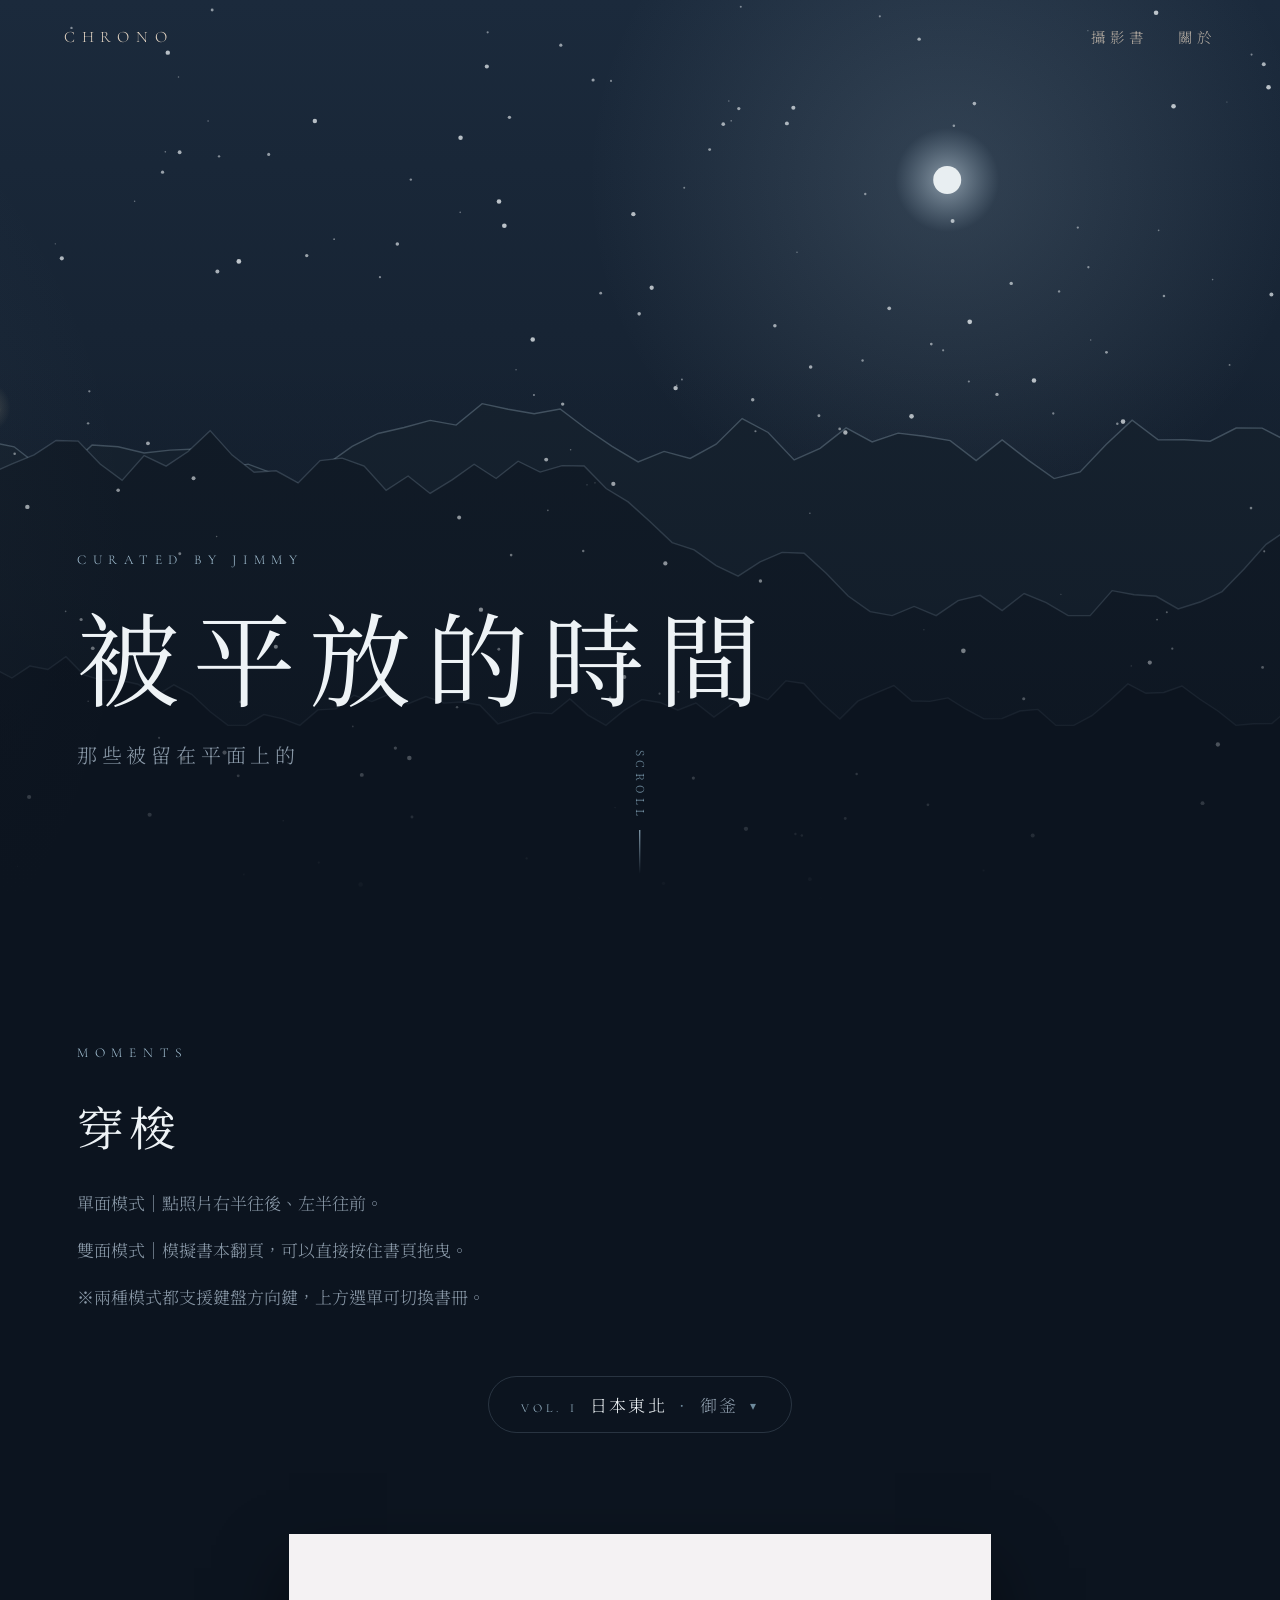
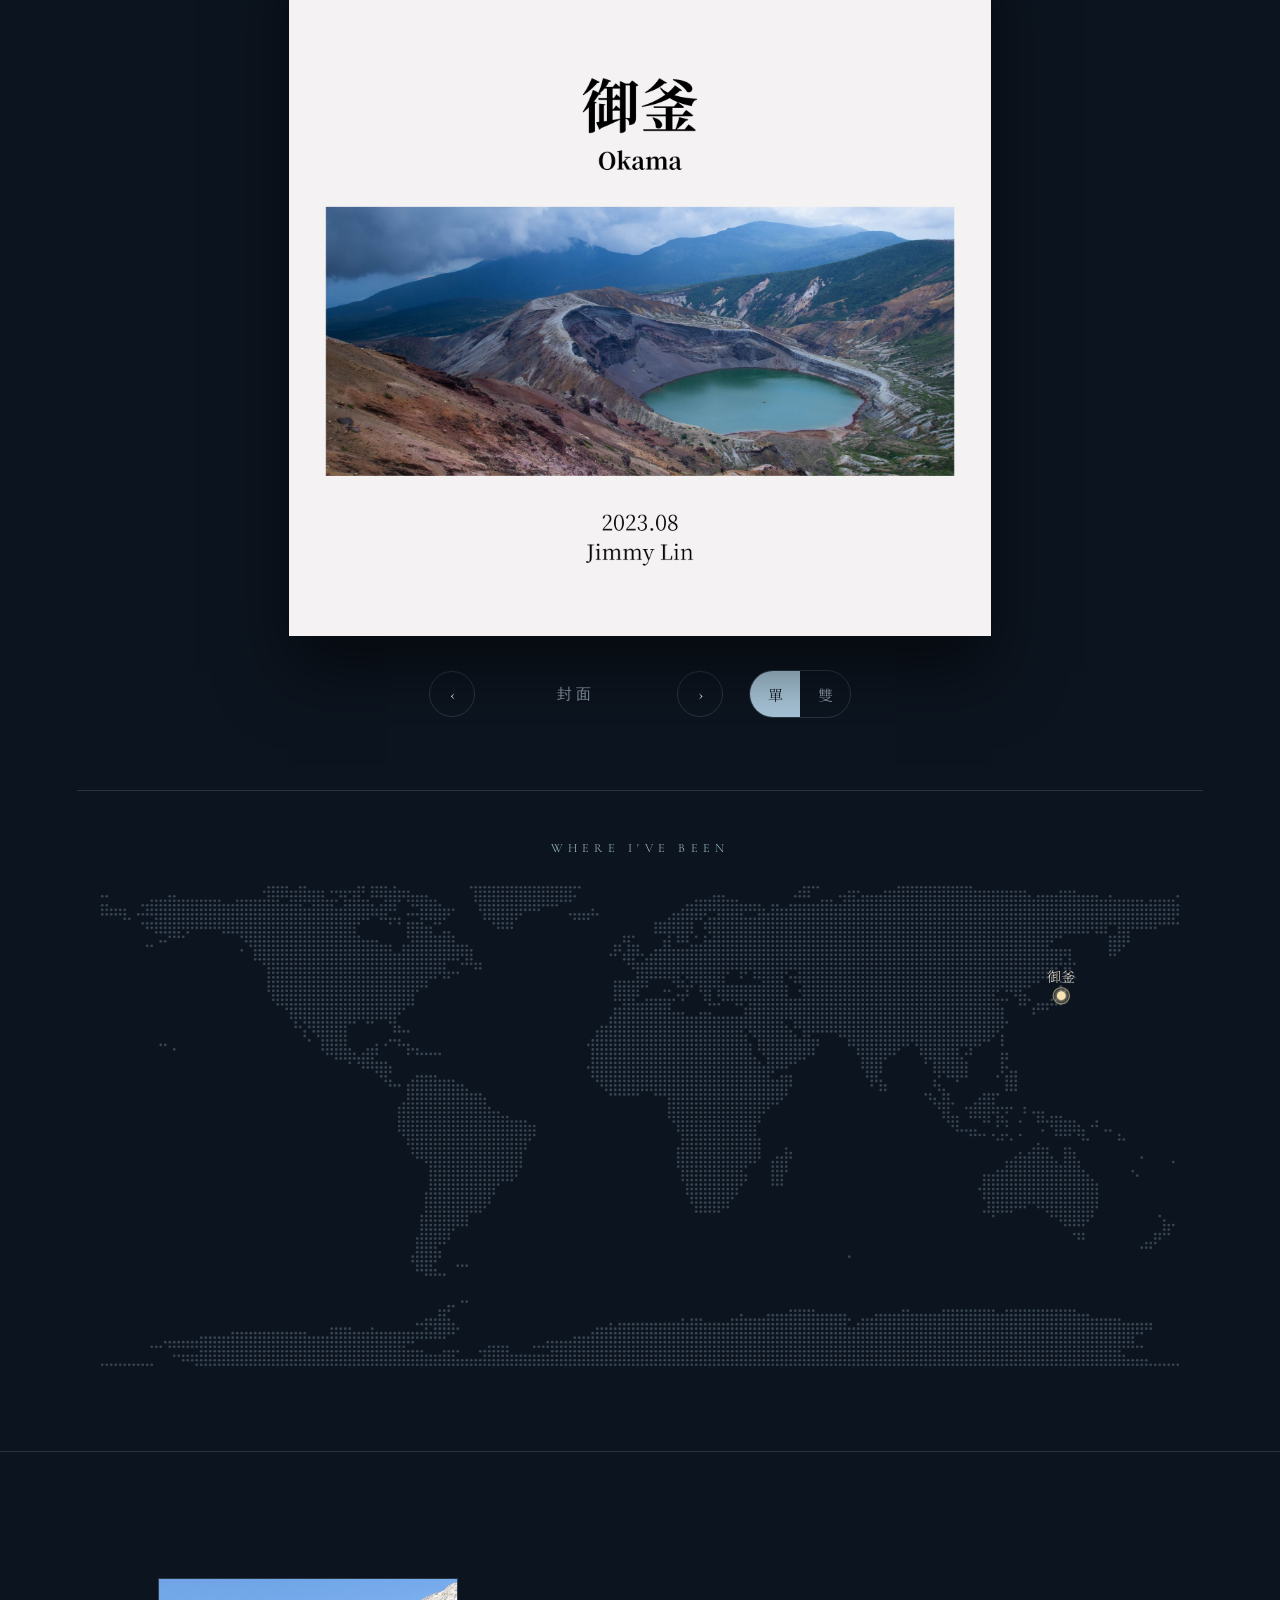
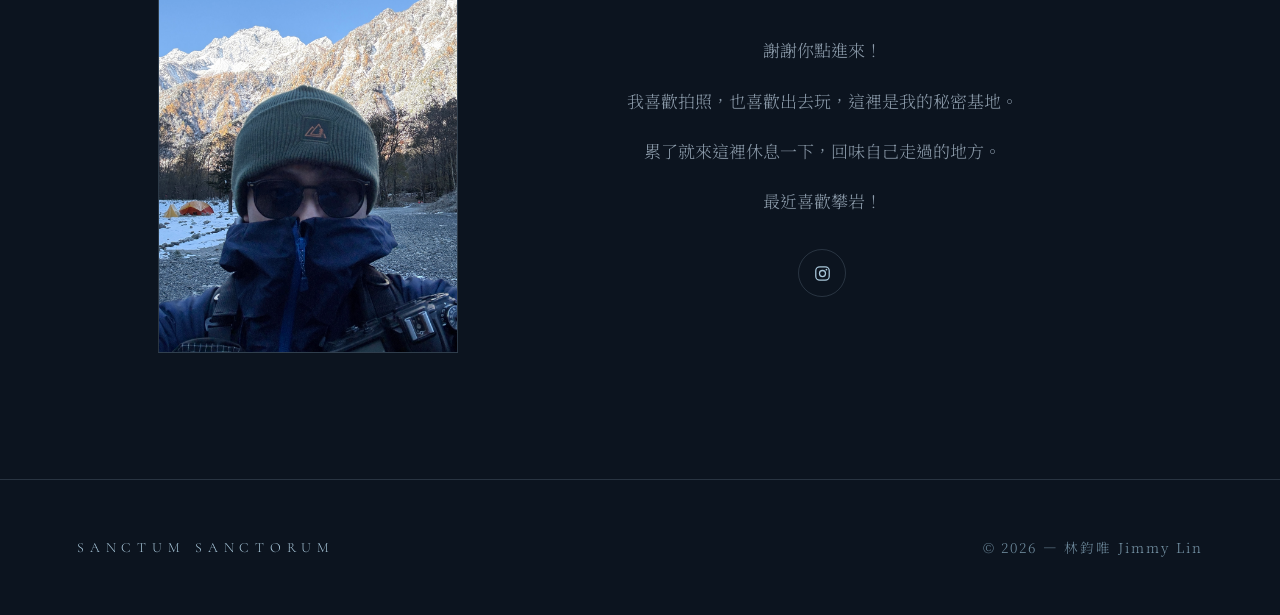
==== index.html @ 305a619e "Add files via upload first deploy" ====
<!DOCTYPE html>
<html lang="zh-Hant">

<head>
  <meta charset="UTF-8">
  <meta name="viewport" content="width=device-width, initial-scale=1.0">
  <title>攝影書 — curated by Jimmy</title>

  <!-- ============================================================
  攝影書網站模板
  ------------------------------------------------------------
  ◆ 首頁動態場景：目前是 Canvas 繪製的「雪山漫步」動畫（雪、霧、山稜、行走的人影）。
    之後要換成你的影片時：
      1. 找到下方 <section class="hero"> 裡標示【影片替換區】的註解
      2. 把 <canvas id="scene"> 註解掉，打開 <video> 那段
      3. 影片建議：5–10 秒、H.264 mp4、1080p、壓到 5MB 以內、loop + muted + autoplay + playsinline

  ◆ 電子書翻頁：
      每頁一張正方形 JPG，命名規則：cover.jpg（封面）、p01.jpg～pNN.jpg（內頁）、back.jpg（封底），
      放進資料夾後在 COLLECTIONS 設定 folder 與 count 即可，詳見翻頁書程式碼開頭的說明。
============================================================ -->

  <link rel="preconnect" href="https://fonts.googleapis.com">
  <link
    href="https://fonts.googleapis.com/css2?family=Cormorant+Garamond:ital,wght@0,400;0,500;0,600;1,400&family=Noto+Serif+TC:wght@300;400;500;600&display=swap"
    rel="stylesheet">

  <style>
    :root {
      --ink: #0C141F;
      /* 深夜藍黑 */
      --ink-2: #121D2B;
      --ice: #A9C7DA;
      /* 冰川藍 */
      --ice-dim: #6E8A9C;
      --snow: #EEF3F6;
      /* 雪白 */
      --paper: #F6F4EF;
      /* 書頁暖白 */
      --mist: #8A99A8;
      /* 霧灰 */
      --hairline: rgba(169, 199, 218, .18);
      --serif-tc: "Noto Serif TC", "PMingLiU", serif;
      --serif-en: "Cormorant Garamond", Georgia, serif;
    }

    * {
      margin: 0;
      padding: 0;
      box-sizing: border-box
    }

    img,
    video {
      -webkit-user-drag: none
    }

    html {
      scroll-behavior: smooth
    }

    body {
      background: var(--ink);
      color: var(--snow);
      font-family: var(--serif-tc);
      font-weight: 300;
      font-size: 17px;
      line-height: 1.95;
      -webkit-font-smoothing: antialiased;
    }

    ::selection {
      background: var(--ice);
      color: var(--ink)
    }

    /* ---------- 導覽列 ---------- */
    .nav {
      position: fixed;
      top: 0;
      left: 0;
      right: 0;
      z-index: 50;
      display: flex;
      justify-content: space-between;
      align-items: center;
      padding: 22px clamp(20px, 5vw, 64px);
      mix-blend-mode: difference;
    }

    .nav .brand {
      font-family: var(--serif-en);
      font-size: 16px;
      letter-spacing: .42em;
      text-transform: uppercase;
      color: #fff;
      text-decoration: none;
    }

    .nav .links {
      display: flex;
      gap: 30px
    }

    .nav .links a {
      color: #fff;
      text-decoration: none;
      font-size: 14.5px;
      letter-spacing: .28em;
      opacity: .75;
      transition: opacity .3s;
    }

    .nav .links a:hover,
    .nav .links a:focus-visible {
      opacity: 1
    }

    .nav a:focus-visible {
      outline: 1px solid var(--ice);
      outline-offset: 4px
    }

    /* ---------- 首頁 Hero ---------- */
    .hero {
      position: relative;
      height: 100vh;
      height: 100svh;
      overflow: hidden
    }

    .hero canvas,
    .hero video {
      position: absolute;
      inset: 0;
      width: 100%;
      height: 100%;
      object-fit: cover;
      display: block;
    }

    .hero .veil {
      /* 底部往上的漸層，讓文字穩定可讀 */
      position: absolute;
      inset: 0;
      background: linear-gradient(to top, var(--ink) 0%, rgba(12, 20, 31, .25) 34%, rgba(12, 20, 31, 0) 60%);
      pointer-events: none;
    }

    .hero .title-block {
      position: absolute;
      left: clamp(20px, 6vw, 80px);
      bottom: clamp(72px, 14vh, 140px);
      z-index: 3;
    }

    .hero .eyebrow {
      font-family: var(--serif-en);
      font-size: 13.5px;
      letter-spacing: .5em;
      text-transform: uppercase;
      color: var(--ice);
      margin-bottom: 18px;
    }

    .hero h1 {
      font-size: clamp(44px, 8vw, 104px);
      font-weight: 400;
      letter-spacing: .14em;
      line-height: 1.25;
    }

    .hero .sub {
      margin-top: 16px;
      font-size: clamp(16px, 1.7vw, 20px);
      letter-spacing: .24em;
      color: var(--mist);
    }

    .hero .scroll-hint {
      position: absolute;
      left: 50%;
      bottom: 26px;
      transform: translateX(-50%);
      z-index: 3;
      font-size: 11px;
      letter-spacing: .4em;
      color: var(--ice-dim);
      writing-mode: vertical-rl;
      display: flex;
      align-items: center;
      gap: 10px;
    }

    .hero .scroll-hint::after {
      content: "";
      display: block;
      width: 1px;
      height: 44px;
      background: linear-gradient(var(--ice), transparent);
      animation: drop 2.4s ease-in-out infinite;
    }

    @keyframes drop {
      0% {
        transform: scaleY(0);
        transform-origin: top
      }

      55% {
        transform: scaleY(1);
        transform-origin: top
      }

      56% {
        transform-origin: bottom
      }

      100% {
        transform: scaleY(0);
        transform-origin: bottom
      }
    }

    /* 標題進場 */
    .hero .title-block>* {
      opacity: 0;
      transform: translateY(22px);
      animation: rise 1.4s cubic-bezier(.2, .6, .2, 1) forwards
    }

    .hero .eyebrow {
      animation-delay: .5s
    }

    .hero h1 {
      animation-delay: .8s
    }

    .hero .sub {
      animation-delay: 1.15s
    }

    @keyframes rise {
      to {
        opacity: 1;
        transform: none
      }
    }

    /* ---------- 共用 section ---------- */
    .section {
      padding: clamp(90px, 14vh, 160px) clamp(20px, 6vw, 80px);
      max-width: 1280px;
      margin: 0 auto
    }

    .sec-head {
      margin-bottom: clamp(44px, 7vh, 72px)
    }

    .sec-head .eyebrow {
      font-family: var(--serif-en);
      font-size: 13.5px;
      letter-spacing: .5em;
      text-transform: uppercase;
      color: var(--ice);
      margin-bottom: 14px;
    }

    .sec-head h2 {
      font-size: clamp(31px, 3.9vw, 47px);
      font-weight: 400;
      letter-spacing: .12em
    }

    .sec-head p {
      margin-top: 14px;
      color: var(--mist);
      max-width: 580px;
      font-size: 17px
    }

    /* ---------- 翻頁書 ---------- */
    .book-stage {
      position: relative;
      padding: clamp(28px, 5vw, 56px) 0 12px;
    }

    .book-wrap {
      perspective: 2800px;
      display: flex;
      justify-content: center;
    }

    .book {
      position: relative;
      transform-style: preserve-3d;
      /* 尺寸由 JS 依視窗寬度計算（A4 直式比例） */
      filter: drop-shadow(0 40px 60px rgba(0, 0, 0, .55));
    }

    .book::before {
      /* 書脊光影 */
      content: "";
      position: absolute;
      top: 0;
      bottom: 0;
      left: 50%;
      width: 1px;
      background: rgba(0, 0, 0, .35);
      z-index: 60;
      transform: translateX(-.5px);
      pointer-events: none;
    }

    .sheet {
      position: absolute;
      top: 0;
      left: 50%;
      width: 50%;
      height: 100%;
      transform-origin: left center;
      transform-style: preserve-3d;
      transition: transform 1.1s cubic-bezier(.35, .08, .18, 1);
      cursor: pointer;
    }

    .sheet.flipped {
      transform: rotateY(-180deg)
    }

    .sheet .face {
      position: absolute;
      inset: 0;
      overflow: hidden;
      backface-visibility: hidden;
      -webkit-backface-visibility: hidden;
      background: var(--paper);
    }

    .sheet .face img,
    .sheet .face canvas,
    .sheet .face video {
      width: 100%;
      height: 100%;
      object-fit: cover;
      display: block
    }

    .sheet .face.back {
      transform: rotateY(180deg)
    }

    .sheet .face::after {
      /* 靠近書脊的內陰影，增加紙感 */
      content: "";
      position: absolute;
      inset: 0;
      pointer-events: none;
      background: linear-gradient(to right, rgba(0, 0, 0, .16), rgba(0, 0, 0, 0) 12%);
    }

    .sheet .face.back::after {
      background: linear-gradient(to left, rgba(0, 0, 0, .16), rgba(0, 0, 0, 0) 12%);
    }

    .book {
      touch-action: pan-y;
      user-select: none;
      -webkit-user-select: none
    }

    /* 翻頁時跟著角度變化的動態陰影 */
    .face .shade {
      position: absolute;
      inset: 0;
      pointer-events: none;
      opacity: 0;
      transition: opacity .5s ease;
      background: linear-gradient(to right, rgba(0, 0, 0, .55), rgba(0, 0, 0, 0) 62%);
    }

    .face.back .shade {
      background: linear-gradient(to left, rgba(0, 0, 0, .55), rgba(0, 0, 0, 0) 62%);
    }

    .sheet.flipping .shade {
      animation: shadePulse 1.1s ease
    }

    @keyframes shadePulse {
      0% {
        opacity: 0
      }

      45% {
        opacity: .5
      }

      100% {
        opacity: 0
      }
    }

    /* 書冊選單（點擊展開） */
    .book-menu {
      position: relative;
      display: flex;
      justify-content: center;
      margin-bottom: clamp(30px, 5vh, 52px);
      z-index: 30;
    }

    .menu-trigger {
      appearance: none;
      background: none;
      border: 1px solid var(--hairline);
      border-radius: 999px;
      color: var(--snow);
      font-family: var(--serif-tc);
      font-weight: 300;
      font-size: 17px;
      letter-spacing: .14em;
      padding: 15px 32px;
      display: flex;
      align-items: baseline;
      gap: 12px;
      cursor: pointer;
      transition: .3s;
    }

    .menu-trigger:hover,
    .menu-trigger:focus-visible {
      border-color: var(--ice)
    }

    .menu-trigger:focus-visible {
      outline: 1px solid var(--ice);
      outline-offset: 3px
    }

    .menu-trigger .en {
      font-family: var(--serif-en);
      font-size: 12px;
      letter-spacing: .34em;
      text-transform: uppercase;
      color: var(--ice);
    }

    .menu-trigger .sep {
      color: var(--ice-dim)
    }

    .menu-trigger .bk {
      color: var(--mist)
    }

    .menu-trigger .caret {
      color: var(--ice-dim);
      font-size: 12px;
      align-self: center;
      transition: transform .3s
    }

    .book-menu.open .menu-trigger .caret {
      transform: rotate(180deg)
    }

    .menu-panel {
      position: absolute;
      top: calc(100% + 12px);
      left: 50%;
      transform: translateX(-50%) translateY(-8px);
      width: min(92vw, 760px);
      background: #111B28;
      border: 1px solid var(--hairline);
      box-shadow: 0 30px 60px rgba(0, 0, 0, .55);
      padding: clamp(24px, 4vw, 38px);
      display: grid;
      grid-template-columns: repeat(auto-fit, minmax(200px, 1fr));
      gap: 30px;
      opacity: 0;
      visibility: hidden;
      transition: .35s cubic-bezier(.2, .6, .2, 1);
    }

    .book-menu.open .menu-panel {
      opacity: 1;
      visibility: visible;
      transform: translateX(-50%) translateY(0)
    }

    .menu-col-title {
      display: flex;
      align-items: baseline;
      gap: 10px;
      padding-bottom: 12px;
      margin-bottom: 12px;
      border-bottom: 1px solid var(--hairline);
      font-size: 16px;
      letter-spacing: .18em;
      color: var(--snow);
    }

    .menu-col-title .en {
      font-family: var(--serif-en);
      font-size: 11px;
      letter-spacing: .34em;
      text-transform: uppercase;
      color: var(--ice);
    }

    .menu-books {
      display: flex;
      flex-direction: column;
      align-items: flex-start;
      gap: 2px
    }

    .menu-books button {
      appearance: none;
      background: none;
      border: none;
      color: var(--mist);
      cursor: pointer;
      font-family: var(--serif-tc);
      font-weight: 300;
      font-size: 15.5px;
      letter-spacing: .16em;
      padding: 8px 0;
      transition: .25s;
    }

    .menu-books button:hover,
    .menu-books button:focus-visible {
      color: var(--snow)
    }

    .menu-books button.active {
      color: var(--ice)
    }

    .menu-books button.active::before {
      content: "— ";
      color: var(--ice-dim)
    }

    /* 單面檢視：一次一張大圖或影片（尺寸與比例由 JS 依每本書的 ratio 計算） */
    .single-view {
      display: none;
      justify-content: center
    }

    .book-stage.single .book-wrap {
      display: none
    }

    .book-stage.single .single-view {
      display: flex
    }

    .single-media {
      max-width: 92vw;
      position: relative;
      background: var(--paper);
      box-shadow: 0 34px 64px rgba(0, 0, 0, .5);
      cursor: pointer;
      user-select: none;
      -webkit-user-select: none;
    }

    .single-media img,
    .single-media video {
      width: 100%;
      height: 100%;
      object-fit: cover;
      display: block;
      animation: pageIn .4s ease;
    }

    @keyframes pageIn {
      from {
        opacity: .4
      }

      to {
        opacity: 1
      }
    }

    /* 光箱：放大檢視 */
    .lightbox {
      position: fixed;
      inset: 0;
      z-index: 100;
      background: rgba(6, 10, 16, .95);
      display: grid;
      place-items: center;
    }

    .lightbox[hidden] {
      display: none
    }

    .lb-media {
      overflow: hidden;
      display: grid;
      place-items: center;
      max-width: 96vw;
      max-height: 92vh
    }

    .lb-media img,
    .lb-media video {
      max-width: 94vw;
      max-height: 88vh;
      display: block;
      transition: transform .5s cubic-bezier(.2, .6, .2, 1);
      cursor: zoom-in;
      user-select: none;
      -webkit-user-select: none;
    }

    .lb-media img.zoomed,
    .lb-media video.zoomed {
      transform: scale(2.4);
      cursor: zoom-out
    }

    .lb-close {
      position: absolute;
      top: 22px;
      right: 26px;
      z-index: 2;
      appearance: none;
      background: none;
      border: 1px solid var(--hairline);
      color: var(--snow);
      width: 46px;
      height: 46px;
      border-radius: 50%;
      font-size: 20px;
      cursor: pointer;
      transition: .3s;
      display: grid;
      place-items: center;
    }

    .lb-close:hover {
      border-color: var(--ice);
      color: var(--ice)
    }

    .lb-hint {
      position: absolute;
      bottom: 22px;
      left: 50%;
      transform: translateX(-50%);
      font-size: 13px;
      letter-spacing: .24em;
      color: var(--ice-dim);
      white-space: nowrap;
    }

    /* 單／雙切換 */
    .mode-toggle {
      display: inline-flex;
      border: 1px solid var(--hairline);
      border-radius: 999px;
      overflow: hidden;
    }

    .mode-toggle button {
      appearance: none;
      background: none;
      border: none;
      color: var(--mist);
      font-family: var(--serif-tc);
      font-weight: 300;
      font-size: 15px;
      width: 50px;
      height: 46px;
      display: grid;
      place-items: center;
      cursor: pointer;
      transition: .3s;
      line-height: 1;
    }

    .mode-toggle button:hover {
      color: var(--snow)
    }

    .mode-toggle button.active {
      background: var(--ice);
      color: var(--ink)
    }

    .mode-toggle button:focus-visible {
      outline: 1px solid var(--ice);
      outline-offset: -3px
    }


    /* 足跡世界地圖 */
    #book.section {
      padding-bottom: clamp(56px, 8vh, 96px)
    }

    .map-block {
      margin-top: clamp(48px, 8vh, 84px);
      border-top: 1px solid var(--hairline);
      padding-top: clamp(30px, 5vh, 48px);
    }

    .map-block .map-title {
      display: flex;
      align-items: baseline;
      gap: 16px;
      justify-content: center;
      margin-bottom: 24px;
      color: var(--mist);
      font-size: 16px;
      letter-spacing: .26em;
    }

    .map-block .map-title .en {
      font-family: var(--serif-en);
      font-size: 12.5px;
      letter-spacing: .42em;
      text-transform: uppercase;
      color: var(--ice);
    }

    #worldMap {
      display: block;
      width: 100%;
      max-width: 1080px;
      margin: 0 auto
    }

    /* 控制列 */
    .book-controls {
      display: flex;
      justify-content: center;
      align-items: center;
      gap: 26px;
      margin-top: 34px;
    }

    .book-controls>button {
      appearance: none;
      background: none;
      border: 1px solid var(--hairline);
      color: var(--snow);
      width: 46px;
      height: 46px;
      border-radius: 50%;
      font-size: 18px;
      cursor: pointer;
      transition: .3s;
      display: grid;
      place-items: center;
      font-family: var(--serif-en);
    }

    .book-controls>button:hover,
    .book-controls>button:focus-visible {
      border-color: var(--ice);
      color: var(--ice);
    }

    .book-controls>button:focus-visible {
      outline: 1px solid var(--ice);
      outline-offset: 3px
    }

    .book-controls>button.active {
      background: var(--ice);
      color: var(--ink);
      border-color: var(--ice)
    }

    .book-controls .indicator {
      font-family: var(--serif-en);
      font-size: 15px;
      letter-spacing: .3em;
      color: var(--mist);
      min-width: 150px;
      text-align: center;
    }



    /* ---------- 關於 ---------- */
    .about {
      border-top: 1px solid var(--hairline)
    }

    .about-inner {
      display: grid;
      grid-template-columns: minmax(200px, 300px) minmax(0, 600px);
      gap: clamp(30px, 5vw, 70px);
      align-items: center;
      justify-content: center;
      max-width: 1000px;
      margin: 0 auto;
    }

    .about-text {
      text-align: center
    }

    .about-text p {
      color: var(--mist);
      font-size: 17px;
      max-width: 50ch;
      margin: 0 auto
    }

    .about-text p+p {
      margin-top: 1em
    }

    .contact-row {
      display: flex;
      gap: 18px;
      justify-content: center;
      margin-top: 32px
    }

    .icon-btn {
      width: 48px;
      height: 48px;
      border-radius: 50%;
      border: 1px solid var(--hairline);
      color: var(--ice);
      display: grid;
      place-items: center;
      transition: .3s;
    }

    .icon-btn:hover,
    .icon-btn:focus-visible {
      border-color: var(--ice);
      background: rgba(169, 199, 218, .08);
      transform: translateY(-2px);
    }

    .icon-btn:focus-visible {
      outline: 1px solid var(--ice);
      outline-offset: 3px
    }

    .icon-btn svg {
      width: 19px;
      height: 19px;
      stroke: currentColor;
      fill: none;
      stroke-width: 1.6;
      stroke-linecap: round;
      stroke-linejoin: round
    }

    @media (max-width:760px) {
      .about-inner {
        grid-template-columns: 1fr
      }

      .about-photo {
        max-width: 280px;
        margin: 0 auto
      }
    }

    .about-photo {
      position: relative;
      aspect-ratio: 4/5;
      margin: 0;
      background: linear-gradient(160deg, #16222F, #0C141F);
      border: 1px solid var(--hairline);
      overflow: hidden;
    }

    .about-photo img {
      position: relative;
      z-index: 2;
      width: 100%;
      height: 100%;
      object-fit: cover;
      display: block;
    }

    .about-photo .ph {
      position: absolute;
      inset: 0;
      display: grid;
      place-items: center;
      text-align: center;
      color: var(--ice-dim);
      font-size: 13px;
      letter-spacing: .3em;
      line-height: 2.6;
    }


    /* ---------- Footer ---------- */
    footer {
      border-top: 1px solid var(--hairline);
      padding: 54px clamp(20px, 6vw, 80px);
      display: flex;
      flex-wrap: wrap;
      gap: 20px;
      justify-content: space-between;
      align-items: center;
    }

    footer .brand {
      font-family: var(--serif-en);
      letter-spacing: .42em;
      font-size: 14px;
      text-transform: uppercase;
      color: var(--ice)
    }

    footer .fine {
      font-size: 13.5px;
      color: var(--ice-dim);
      letter-spacing: .16em
    }

    @media (prefers-reduced-motion:reduce) {
      * {
        animation: none !important;
        transition: none !important
      }
    }

    @media (max-width:640px) {
      .nav .links {
        display: none
      }
    }
  </style>
</head>

<body>

  <nav class="nav">
    <a class="brand" href="#top">Chrono</a>
    <div class="links">
      <a href="#book">攝影書</a>
      <a href="#about">關於</a>
    </div>
  </nav>

  <!-- ============ 首頁：雪山漫步 ============ -->
  <section class="hero" id="top">

    <canvas id="scene" aria-label="雪山中行走的動態場景"></canvas>

    <!-- 【影片替換區】之後換成你的影片時，把上面的 canvas 註解掉，打開下面這段：
  <video autoplay muted loop playsinline poster="cover.jpg">
    <source src="your-video.mp4" type="video/mp4">
  </video>
  -->

    <div class="veil"></div>

    <div class="title-block">
      <p class="eyebrow">Curated by Jimmy</p>
      <h1>被平放的時間</h1>
      <p class="sub">那些被留在平面上的</p>
    </div>

    <div class="scroll-hint">SCROLL</div>
  </section>

  <!-- ============ 翻頁攝影書 ============ -->
  <section class="section" id="book">
    <div class="sec-head">
      <p class="eyebrow">Moments</p>
      <h2>穿梭</h2>
      <p>單面模式｜點照片右半往後、左半往前。</p>
      <p>雙面模式｜模擬書本翻頁，可以直接按住書頁拖曳。</p>
      <p>※兩種模式都支援鍵盤方向鍵，上方選單可切換書冊。</p>
    </div>

    <div class="book-menu" id="bookMenu">
      <button class="menu-trigger" id="menuTrigger" aria-haspopup="true" aria-expanded="false"></button>
      <div class="menu-panel" id="menuPanel" role="menu"></div>
    </div>

    <div class="book-stage" id="bookStage">
      <div class="book-wrap">
        <div class="book" id="bookEl" aria-label="可翻頁的攝影書"></div>
      </div>

      <div class="single-view" id="singleView">
        <div class="single-media" id="singleMedia"></div>
      </div>

      <div class="book-controls">
        <button id="prevBtn" aria-label="上一頁">‹</button>
        <span class="indicator" id="pageIndicator">封面</span>
        <button id="nextBtn" aria-label="下一頁">›</button>
        <div class="mode-toggle" role="group" aria-label="檢視模式">
          <button id="modeSingle" class="active" aria-label="單面檢視">單</button>
          <button id="modeDouble" aria-label="雙面檢視">雙</button>
        </div>
      </div>

      <div class="map-block" id="mapBlock">
        <p class="map-title"><span class="en">Where I've Been</span></p>
        <canvas id="worldMap" aria-label="這本書拍攝地點的世界地圖"></canvas>
      </div>

    </div>
  </section>


  <!-- ============ 關於 ============ -->
  <section class="section about" id="about">
    <div class="about-inner">
      <figure class="about-photo">
        <!-- 換成你的照片：把下一行 src 改成你的檔名（建議直式 4:5 構圖）。
           照片成功載入後，佔位文字會自動被蓋掉；找不到檔案時則顯示佔位。 -->
        <img src="profile.jpg" alt="關於我" onerror="this.style.display='none'">
        <figcaption class="ph">你的照片<br>images/about.jpg</figcaption>
      </figure>
      <div class="about-text">
        <p>謝謝你點進來！</p>
        <p>我喜歡拍照，也喜歡出去玩，這裡是我的秘密基地。</p>
        <p>累了就來這裡休息一下，回味自己走過的地方。</p>
        <p>最近喜歡攀岩！</p>
        <div class="contact-row">
          <!-- 把 href 換成你自己的連結 -->
          <a class="icon-btn" href="https://www.instagram.com/chun_wei_0105/" target="_blank" rel="noopener"
            aria-label="Instagram" title="Instagram">
            <svg viewBox="0 0 24 24">
              <rect x="3.5" y="3.5" width="17" height="17" rx="5" />
              <circle cx="12" cy="12" r="3.8" />
              <circle cx="17" cy="7" r="1.1" fill="currentColor" stroke="none" />
            </svg>
          </a>
        </div>
      </div>
    </div>
  </section>

  <!-- 光箱：單面模式快速點兩下開啟，點照片可放大細節 -->
  <div class="lightbox" id="lightbox" hidden>
    <button class="lb-close" id="lbClose" aria-label="關閉">×</button>
    <div class="lb-media" id="lbMedia"></div>
    <p class="lb-hint">點照片可放大細節・點空白處或按 Esc 關閉</p>
  </div>

  <footer>
    <span class="brand">Sanctum Sanctorum</span>
    <span class="fine">© 2026 — 林鈞唯 Jimmy Lin</span>
  </footer>

  <script>
    /* ==========================================================
       一、首頁「雪山漫步」動態場景（Canvas）
       ========================================================== */
    (function () {
      const cv = document.getElementById('scene');
      if (!cv) return;
      const ctx = cv.getContext('2d');
      const reduced = matchMedia('(prefers-reduced-motion: reduce)').matches;
      let W, H, DPR, ridges = [], flakes = [], frontRidge = [];
      let pTX = 0, pTY = 0, pX = 0, pY = 0;   /* 滑鼠視差（平滑跟隨） */
      addEventListener('pointermove', e => {
        pTX = e.clientX / innerWidth - 0.5;
        pTY = e.clientY / innerHeight - 0.5;
      });

      // 可重現的偽隨機（讓山形固定）
      function mulberry32(a) { return function () { a |= 0; a = a + 0x6D2B79F5 | 0; let t = Math.imul(a ^ a >>> 15, 1 | a); t = t + Math.imul(t ^ t >>> 7, 61 | t) ^ t; return ((t ^ t >>> 14) >>> 0) / 4294967296 } }

      function makeRidge(seed, baseY, amp, step) {
        const rnd = mulberry32(seed);
        const pts = []; let y = baseY + (rnd() - 0.5) * amp;
        for (let x = -40; x <= W + 40; x += step) {
          y += (rnd() - 0.5) * amp * 0.4;
          y = Math.min(Math.max(y, baseY - amp), baseY + amp * 0.6);
          pts.push({ x, y });
        }
        return pts;
      }

      function resize() {
        DPR = Math.min(devicePixelRatio || 1, 2);
        W = cv.clientWidth; H = cv.clientHeight;
        cv.width = W * DPR; cv.height = H * DPR;
        ctx.setTransform(DPR, 0, 0, DPR, 0, 0);

        ridges = [
          { pts: makeRidge(11, H * 0.48, H * 0.16, 26), color: '#16222F', drift: 4 },
          { pts: makeRidge(23, H * 0.60, H * 0.14, 22), color: '#111B27', drift: 9 },
          { pts: makeRidge(37, H * 0.74, H * 0.11, 18), color: '#0C141F', drift: 16 },
        ];
        frontRidge = ridges[0].pts;   /* 登山者走在最上方的稜線，剪影襯著天空更明顯 */

        flakes = Array.from({ length: Math.min(180, W / 6) }, () => ({
          x: Math.random() * W, y: Math.random() * H,
          r: 0.6 + Math.random() * 1.8, s: 0.35 + Math.random() * 0.9,
          p: Math.random() * Math.PI * 2
        }));
      }

      function ridgeY(x) {
        const pts = frontRidge;
        for (let i = 1; i < pts.length; i++) {
          if (x <= pts[i].x) {
            const a = pts[i - 1], b = pts[i], t = (x - a.x) / (b.x - a.x);
            return a.y + (b.y - a.y) * t;
          }
        }
        return pts[pts.length - 1].y;
      }

      // 行走的人影
      let hikerX = -60;
      function drawHiker(t) {
        hikerX += 0.175;   /* 步速：原本 0.22 */
        if (hikerX > W + 80) hikerX = -80;
        const gy = ridgeY(hikerX) - 1;
        const s = 1.3;                            // 比例（調大剪影更明顯）
        const bob = Math.sin(t * 0.006) * 0.8;        // 步伐起伏
        const leg = Math.sin(t * 0.006);            // 腿部擺動
        ctx.save();
        ctx.translate(hikerX, gy + bob);

        // 頭燈光暈（與地圖定位點同色的暖金黃，帶一點自然閃爍）
        const flick = 0.85 + Math.sin(t * 0.013) * 0.1 + Math.sin(t * 0.037) * 0.05;
        const hx = 3.4 * s, hy = -24 * s;                      // 燈的位置（額頭）
        const glow = ctx.createRadialGradient(hx + 4 * s, hy + 1.5 * s, 0, hx + 4 * s, hy + 1.5 * s, 20 * s);
        glow.addColorStop(0, 'rgba(246,228,178,' + (0.5 * flick).toFixed(3) + ')');
        glow.addColorStop(0.35, 'rgba(246,228,178,' + (0.16 * flick).toFixed(3) + ')');
        glow.addColorStop(1, 'rgba(246,228,178,0)');
        ctx.fillStyle = glow;
        ctx.beginPath(); ctx.arc(hx + 4 * s, hy + 1.5 * s, 20 * s, 0, 7); ctx.fill();
        // 往前下方照的光束
        const beam = ctx.createLinearGradient(hx, hy, hx + 16 * s, hy + 7 * s);
        beam.addColorStop(0, 'rgba(246,228,178,' + (0.32 * flick).toFixed(3) + ')');
        beam.addColorStop(1, 'rgba(246,228,178,0)');
        ctx.fillStyle = beam;
        ctx.beginPath();
        ctx.moveTo(hx, hy);
        ctx.lineTo(hx + 17 * s, hy + 2.5 * s);
        ctx.lineTo(hx + 14 * s, hy + 11 * s);
        ctx.closePath(); ctx.fill();

        ctx.strokeStyle = '#05090F';
        ctx.fillStyle = '#05090F';
        ctx.lineWidth = 2.4 * s; ctx.lineCap = 'round';
        // 腿
        ctx.beginPath();
        ctx.moveTo(0, -10 * s); ctx.lineTo(4 * leg * s, 0);
        ctx.moveTo(0, -10 * s); ctx.lineTo(-4 * leg * s, 0);
        ctx.stroke();
        // 身體（微前傾）
        ctx.beginPath(); ctx.moveTo(0, -10 * s); ctx.lineTo(1.6 * s, -21 * s); ctx.stroke();
        // 背包（大容量登山包＋頂袋）
        ctx.beginPath(); ctx.ellipse(-2.4 * s, -16.5 * s, 4.4 * s, 6.4 * s, 0.22, 0, 7); ctx.fill();
        ctx.beginPath(); ctx.ellipse(-2.8 * s, -22.6 * s, 2.4 * s, 1.9 * s, 0.25, 0, 7); ctx.fill();
        // 頭
        ctx.beginPath(); ctx.arc(2.2 * s, -24 * s, 2.6 * s, 0, 7); ctx.fill();
        // 頭燈本體亮點
        ctx.beginPath(); ctx.arc(hx, hy, 1.2 * s, 0, 7);
        ctx.fillStyle = '#F6E4B2'; ctx.fill();
        ctx.fillStyle = '#05090F';
        // 登山杖
        ctx.lineWidth = 1.2 * s;
        ctx.beginPath(); ctx.moveTo(2 * s, -14 * s); ctx.lineTo(8 * s + 3 * leg * s, 0); ctx.stroke();
        ctx.restore();
      }

      function drawRidgeLayer(r, i, t) {
        const dx = reduced ? 0 : Math.sin(t * 0.00005 * (i + 1)) * r.drift + pX * (3 + i * 6);
        const dy = reduced ? 0 : pY * (1.5 + i * 3);
        ctx.save(); ctx.translate(dx, dy);
        ctx.beginPath();
        ctx.moveTo(r.pts[0].x, r.pts[0].y);
        r.pts.forEach(p => ctx.lineTo(p.x, p.y));
        ctx.lineTo(W + 60, H); ctx.lineTo(-60, H); ctx.closePath();
        ctx.fillStyle = r.color; ctx.fill();
        // 稜線上的雪光
        ctx.beginPath();
        ctx.moveTo(r.pts[0].x, r.pts[0].y);
        r.pts.forEach(p => ctx.lineTo(p.x, p.y));
        ctx.strokeStyle = `rgba(190,214,229,${0.28 - i * 0.07})`;
        ctx.lineWidth = 1.4; ctx.stroke();
        ctx.restore();
      }

      function draw(t) {
        // 天空
        const sky = ctx.createLinearGradient(0, 0, 0, H);
        sky.addColorStop(0, '#1B2A3C');
        sky.addColorStop(0.55, '#152130');
        sky.addColorStop(1, '#0C141F');
        ctx.fillStyle = sky; ctx.fillRect(0, 0, W, H);

        if (!reduced) { pX += (pTX - pX) * 0.05; pY += (pTY - pY) * 0.05; }

        // 月暈（遠景：與滑鼠反向微移，強化空間深度）
        ctx.save(); ctx.translate(-pX * 5, -pY * 3);
        const mg = ctx.createRadialGradient(W * 0.74, H * 0.2, 10, W * 0.74, H * 0.2, H * 0.4);
        mg.addColorStop(0, 'rgba(210,228,240,.5)');
        mg.addColorStop(0.12, 'rgba(180,205,222,.14)');
        mg.addColorStop(1, 'rgba(180,205,222,0)');
        ctx.fillStyle = mg; ctx.fillRect(-20, -20, W + 40, H + 40);
        ctx.beginPath(); ctx.arc(W * 0.74, H * 0.2, 14, 0, 7);
        ctx.fillStyle = 'rgba(238,243,246,.95)'; ctx.fill();
        ctx.restore();

        // 依遠近順序繪製：最遠稜線 → 行走的人影 → 較近的稜線
        // 這樣人被前面的稜線擋住時是自然的「走到山後面」，而不是浮在山的前面
        drawRidgeLayer(ridges[0], 0, t);
        const dx0 = reduced ? 0 : Math.sin(t * 0.00005) * ridges[0].drift + pX * 3;
        ctx.save(); ctx.translate(dx0, reduced ? 0 : pY * 1.5);
        drawHiker(reduced ? 0 : t);
        ctx.restore();
        drawRidgeLayer(ridges[1], 1, t);
        drawRidgeLayer(ridges[2], 2, t);

        // 霧帶
        const fx = reduced ? 0 : (t * 0.012) % (W * 2) - W;
        const fog = ctx.createRadialGradient(fx + W * 0.5, H * 0.62, 20, fx + W * 0.5, H * 0.62, W * 0.5);
        fog.addColorStop(0, 'rgba(150,175,195,.10)');
        fog.addColorStop(1, 'rgba(150,175,195,0)');
        ctx.fillStyle = fog; ctx.fillRect(0, 0, W, H);

        // 雪
        ctx.fillStyle = 'rgba(238,243,246,.85)';
        flakes.forEach(f => {
          if (!reduced) {
            f.y += f.s; f.x += Math.sin(t * 0.001 + f.p) * 0.3;
            if (f.y > H + 4) { f.y = -4; f.x = Math.random() * W }
          }
          ctx.globalAlpha = 0.25 + f.r * 0.28;
          ctx.beginPath(); ctx.arc(f.x, f.y, f.r, 0, 7); ctx.fill();
        });
        ctx.globalAlpha = 1;
      }

      function loop(t) { draw(t); if (!reduced) requestAnimationFrame(loop); }
      addEventListener('resize', resize);
      resize(); requestAnimationFrame(loop);
    })();

    /* ==========================================================
       網站圖示（favicon）：用 Canvas 即時繪製，不需要準備圖檔
       想改成固定檔案：在瀏覽器開發者工具把 dataURL 存成 favicon.png，
       再改用 <link rel="icon" href="favicon.png"> 即可
       ========================================================== */
    (function () {
      const c = document.createElement('canvas');
      c.width = c.height = 64;
      const g = c.getContext('2d');
      // 夜空底色（圓角方形）
      g.beginPath();
      g.roundRect ? g.roundRect(0, 0, 64, 64, 14) : g.rect(0, 0, 64, 64);
      const sky = g.createLinearGradient(0, 0, 0, 64);
      sky.addColorStop(0, '#1B2A3C'); sky.addColorStop(1, '#0C141F');
      g.fillStyle = sky; g.fill();
      g.save(); g.clip();
      // 月亮
      g.beginPath(); g.arc(46, 17, 6.5, 0, 7);
      g.fillStyle = '#EEF3F6'; g.fill();
      // 遠山
      g.beginPath();
      g.moveTo(-6, 46); g.lineTo(16, 24); g.lineTo(30, 40); g.lineTo(44, 28); g.lineTo(70, 52);
      g.lineTo(70, 70); g.lineTo(-6, 70); g.closePath();
      g.fillStyle = '#24364A'; g.fill();
      // 近山＋稜線雪光
      g.beginPath();
      g.moveTo(-6, 58); g.lineTo(22, 36); g.lineTo(40, 52); g.lineTo(54, 42); g.lineTo(70, 58);
      g.lineTo(70, 70); g.lineTo(-6, 70); g.closePath();
      g.fillStyle = '#131E2C'; g.fill();
      g.beginPath();
      g.moveTo(-6, 58); g.lineTo(22, 36); g.lineTo(40, 52); g.lineTo(54, 42); g.lineTo(70, 58);
      g.strokeStyle = 'rgba(190,214,229,.75)'; g.lineWidth = 2; g.stroke();
      g.restore();
      const link = document.createElement('link');
      link.rel = 'icon'; link.type = 'image/png';
      link.href = c.toDataURL('image/png');
      document.head.appendChild(link);
    })();

    /* ==========================================================
       二、翻頁攝影書（主題／書本兩層・單雙面・拖曳翻頁・足跡地圖）
       ----------------------------------------------------------
       ◆ 結構：COLLECTIONS（主題，例如 Vol. I）→ 每個主題底下有多本 books
       ◆ 每本書的設定：
           title  : 書名
           folder : 圖片資料夾，例如 'books/vol1/snow-trek'
           count  : 「內頁」張數（不含封面封底）
           ratio  : 頁面比例＝高÷寬，每本書可以不同
                    （1＝正方形、1.414＝A4 直式、0.75＝4:3 橫式、1.25＝4:5 直式）
           places : 這本書的拍攝地點，會標在下方的足跡世界地圖上
                    [{name:'雪山主峰', lat:24.39, lng:121.23, page:3}, ...]
                    page 為選填：該地點對應的內頁編號，設定後點地圖光點會直接跳到那一頁
       ◆ 圖片命名（每頁一張 JPG）：
           cover.jpg（封面）、p01.jpg～pNN.jpg（內頁，兩位數）、back.jpg（封底）
           → folder + count 設定好就會自動載入
       ◆ 也可手動列出：pages:['xx/cover.jpg','xx/p01.jpg',...,'xx/back.jpg']
       ◆ 書裡可以放短影片：pages 中直接混入 .mp4 檔即可，會自動靜音循環播放，
         例如 pages:['xx/cover.jpg','xx/p01.jpg','xx/p02.mp4','xx/p03.jpg',...]
         （含影片的書請用手動 pages 列法；影片建議 5–10 秒、壓在 5MB 內）
       ◆ 新增主題或書：在 COLLECTIONS 照格式複製一筆即可，選單自動出現
       ◆ folder / pages 皆為空時顯示示範內頁；內頁建議偶數張，雙面跨頁才完整
       ◆ 每本書有獨立網址：#book1-1（第 1 個主題的第 1 本）、#book2-1…
       ========================================================== */
    const COLLECTIONS = [
      {
        en: 'Vol. I', title: '日本東北', books: [
          {
            title: '御釜', folder: 'vol1_okama', count: 14, ratio: 1, pages: [],
            tint: ['#16222F', '#0C141F', 'rgba(169,199,218,.24)'],
            places: [
              { name: '御釜', lat: 38.14, lng: 140.44, page: 1 },
            ]
          },
        ]
      },
      {
        en: 'Vol. II', title: 'The Last Summer', books: [
          {
            title: '瑞士策馬特', folder: '', count: 0, ratio: 1, pages: ['vol2_zermatt/cover.jpg', 'vol2_zermatt/p01.jpg', 'vol2_zermatt/p02.jpg', 'vol2_zermatt/p03.jpg', 'vol2_zermatt/p04.mp4', 'vol2_zermatt/p05.mp4', 'vol2_zermatt/p06.jpg', 'vol2_zermatt/back.jpg'],
            tint: ['#1B2620', '#0E1512', 'rgba(168,196,178,.24)'],
            places: [
              { name: 'Zermatt', lat: 45.98, lng: 7.76 },
            ]
          },
        ]
      },
    ];

    /* 點陣世界地圖資料：240×107 網格（經度每 1.5°、緯度 75°N～85.5°S，含南極洲），
       由真實海岸線資料預先計算、壓成 base64，不需載入任何外部圖資 */
    const MAP_COLS = 240, MAP_ROWS = 107, MAP_LAT_TOP = 75, MAP_LAT_BOT = -85.5;
    const LAND_MASK = "AAAAAOAzAPYCAPz//wcAAAAAAPAAAP7/AwAAAAAAAAAAAPD/+/cfAPj//wEAAAAAADjAwf///z/gAQAAA4ABAOD/Y/P/Afj//wMAAAAHADzw/v///3//PwGAAPj/x//834/3B/j//wEAAPA/AADn//////////9+A/7///+fz9/jD/D/PwAAAPz/Z/7/////////////P/z///////+Df/D/AyAAAP7/7///////////////P//////////wP+A/AH8AgH9+/P//////////////YPD//////8+HH+AfAB4AwL////////////////9/AP7//////wP1DIAPAAAA+M//////////////////APz//////wHwAwAPAAAA+M////////////////wHAPAL+P///wHwMwAAAAAA+I//////////////7xwAAIAHgP///wPwfwAAAABwQFf///////////8/AB8AAGAAAP///z/gfwAAAAAwYMf///////////8PAB8AAAwAAP7////5/wMAAADsYPj///////////8HAA8AAAAAgPz////5/wcAAADs+P//////////////AAcAAAAAAPz//////wcAAAD2/f//////////////AAMAAAAAAPz//////wYAAABw/v////////////+/AAAAAAAAAPD/////Hx8AAADg////////////////AQAAAAAAAOD/////HxgAAADA///////////////fAAAAAAAAAOD//////wAAAACA///P/vn///////9PAAAAAAAAAOD/////NwAAAACA//1H/v7////////HAQAAAAAAAOD/////AQAAAAD8g/sH+Pz////////hAAAAAAAAAOD/////AQAAAAD8A+////H//////38gAAAAAAAAAOD///9/AAAAAAD8YOT+//n//////x5gAAAAAAAAAMD///8/AAAAAAD8AMf+//H/////fzggAAAAAAAAAMD///8/AAAAAAB8/sL8/////////3M4AAAAAAAAAID///8/AAAAAADwf4Bj/////////zA/AAAAAAAAAAD+//8PAAAAAAD8fwCA/////////4EHAAAAAAAAAAD8//8HAAAAAAD8/+OA/////////4EAAAAAAAAAAAD8//8DAAAAAAD+/////////////wEAAAAAAAAAAADo/xkDAAAAAAD+//////z//////wMAAAAAAAAAAADYfwAGAAAAAID///////3//////wEAAAAAAAAAAACgfwAeAAAAAMD///9///P//////wAAAAAAAAAAAAAgfwAAAAAAAMD//////jfw////fwEAAAAAAAAAAABAfgAHAAAAAOD//////P/A////PwEAAAAAAGAAAAAAfqAcAAAAAPD//////f/A/+//DwEAAAAAAAABAAAA/jhwAAAAAOD//////X8A/8N/AgAAAAAAAAAAAAAA/D3QDwAAAOD/////+X8A/8F/AwMAAAAAAAAAAAAA8B8AAAAAAOD/////8x8AfoD/AAMAAAAAAAAAAAAAgP4AAAAAAOD/////9wcAPoD+AQEAAAAAAAAAAAAAAPwBAAAAAPD//////wEAPgD+AQMAAAAAAAAAAAAAAOABAAAAAOD/////PwAAPAD+AQ0AAAAAAAAAAAAAAMDABwAAAOD/////nwMAHAD0gQ4AAAAAAAAAAAAAAIDhfwAAAMD//////wMAOABCAA4AAAAAAAAAAAAAAAD3/wEAAID//////wMAaAAGAA4AAAAAAAAAAAAAAADw/wMAAAD//////wEAYAAMAA4AAAAAAAAAAAAAAADw/x8AAAD++P///wEAAIAZ8AAAAAAAAAAAAAAAAADw/z8AAAAAwP///wAAAAAbeAAAAAAAAAAAAAAAAAD4/z8AAAAAwP//fwAAAAA+fAAAAAAAAAAAAAAAAAD8/38AAAAAwP//HwAAAAAc/ycAAAAAAAAAAAAAAAD8//8BAAAAwP//DwAAAAAY/qIDAAAAAAAAAAAAAAD8//8HAAAAwP//BwAAAAB4vgE7AAAAAAAAAAAAAAD8//9/AAAAgP//BwAAAABwsBP/IQAAAAAAAAAAAAD8////AQAAAP//AwAAAABggAL4MwAAAAAAAAAAAAD8////AQAAAP//AwAAAADABwDyhwEAAAAAAAAAAAD4////AQAAAP7/AwAAAAAAXhPwBgQAAAAAAAAAAADw////AAAAAP7/BwAAAAAAgAUADAwAAAAAAAAAAADw//9/AAAAAP7/BwAAAAAAAAABAAAAAAAAAAAAAADg//9/AAAAAP//BwEAAAAAAIDHAAAAAAAAAAAAAADg//8/AAAAAP//BwMAAAAAANDHAQAAAAAAAAAAAADA//8/AAAAAP//xwMAAAAAAPjPAYAAAAAAAAAAAAAA//8/AAAAAP//4wEAAAAAAP7fAwBAAAAAAAAAAAAA/v8/AAAAAP//4AEAAAAAAP7/AwAAAAAAAAAAAAAA/v8fAAAAAP5/4AEAAAAAgP//ByAAAAAAAAAAAAAA/v8fAAAAAP7/4AAAAAAA8P//D0AAAAAAAAAAAAAA/v8PAAAAAP7/4AAAAAAA8P//HwAAAAAAAAAAAAAA/v8BAAAAAPx/4AAAAAAA8P//PwAAAAAAAAAAAAAA/v8AAAAAAPw/AAAAAAAA+P//PwAAAAAAAAAAAAAA//8AAAAAAPw/AAAAAAAA8P//PwAAAAAAAAAAAAAA/38AAAAAAPgfAAAAAAAA8P//PwAAAAAAAAAAAAAA/38AAAAAAPgPAAAAAAAA4P//PwAAAAAAAAAAAAAA/z8AAAAAAPAPAAAAAAAA4D//PwAAAAAAAAAAAAAA/x8AAAAAAPADAAAAAAAA8Af8HwAAAAAAAAAAAACA/wMAAAAAAAAAAAAAAAAAQAD4HwAIAAAAAAAAAACA/wMAAAAAAAAAAAAAAAAAAADgDwAQAAAAAAAAAACA/[base64]/7/AQAAAAAAAAAAAAAAGAAAAAAAAABA8P8/8P//////DwAAAAAAAAAAAAAAPwAAAAAAADrw//9//v///////wcAAAAAAAAAAADAfwAAAAD6//////8///////////8DAAAAAAAA+BAA/QAAAMD///////////////////8DAAAA4P8/+P//fwAAAOD///////////////////8AAADA////////HwAAAP7//////////////////z8AAMD///////8/AAAA+P///////////////////z8AALj///////8PAMAH//////////////////////8AAADA////////8PAH8P///////////////////wcAAAD/////////f+D//////////////////////w8AAAD8//////////////////////////////////8B/w/g////////////////////////////////////";

    (function () {
      const bookEl = document.getElementById('bookEl');
      const stage = document.getElementById('bookStage');
      const bookMenu = document.getElementById('bookMenu');
      const menuTrigger = document.getElementById('menuTrigger');
      const menuPanel = document.getElementById('menuPanel');
      const indicator = document.getElementById('pageIndicator');
      const singleView = document.getElementById('singleView');
      const singleMedia = document.getElementById('singleMedia');
      const btnSingle = document.getElementById('modeSingle');
      const btnDouble = document.getElementById('modeDouble');
      const lightbox = document.getElementById('lightbox');
      const lbMedia = document.getElementById('lbMedia');
      const mapBlock = document.getElementById('mapBlock');
      const mapCv = document.getElementById('worldMap');
      const mctx = mapCv.getContext('2d');
      const reducedMotion = matchMedia('(prefers-reduced-motion: reduce)').matches;

      let activeCol = 0, activeIdx = 0, book = null, curSingleSrc = null;
      let pages = [], sheets = [], current = 0, sIdx = 0, mode = 'single';
      const clamp = (v, a, b) => Math.min(Math.max(v, a), b);
      const ratio = () => (book && book.ratio) || 1;

      /* ---------- 尺寸（依每本書的 ratio 計算，盡量佔滿畫面） ---------- */
      function bookSize() {
        const rt = ratio();
        let pw = Math.min(innerWidth * 0.45, innerHeight * 0.74 / rt, 640);
        if (innerWidth < 560) pw = innerWidth * 0.46;
        bookEl.style.width = pw * 2 + 'px';
        bookEl.style.height = pw * rt + 'px';
        const side = Math.min(innerWidth * 0.92, innerHeight * 0.78 / rt, 900);
        singleMedia.style.width = side + 'px';
        singleMedia.style.aspectRatio = '1 / ' + rt;
      }

      const maxCurrent = () => pages.length % 2 === 0 ? sheets.length : sheets.length - 1;

      /* ---------- 示範內頁 ---------- */
      function placeholderPages(b) {
        const INNER = 6, N = INNER + 2, list = [], rt = b.ratio || 1;
        for (let i = 0; i < N; i++) {
          const c = document.createElement('canvas');
          c.width = 800; c.height = Math.round(800 * rt);
          const g = c.getContext('2d');
          const cover = i === 0, backCover = i === N - 1;
          const bg = g.createLinearGradient(0, 0, 0, c.height);
          if (cover || backCover) { bg.addColorStop(0, b.tint[0]); bg.addColorStop(1, b.tint[1]) }
          else { bg.addColorStop(0, '#F6F4EF'); bg.addColorStop(1, '#EAE6DD') }
          g.fillStyle = bg; g.fillRect(0, 0, c.width, c.height);
          g.beginPath(); g.moveTo(0, c.height * 0.66);
          for (let x = 0; x <= c.width; x += 30) {
            g.lineTo(x, c.height * 0.66 + Math.sin(x * 0.012 + i * 2) * 42 - Math.sin(x * 0.03 + i) * 18);
          }
          g.lineTo(c.width, c.height); g.lineTo(0, c.height); g.closePath();
          g.fillStyle = (cover || backCover) ? b.tint[2] : 'rgba(20,32,45,.10)';
          g.fill();
          g.textAlign = 'center';
          if (cover) {
            g.fillStyle = '#EEF3F6';
            g.font = '300 84px "Noto Serif TC",serif';
            g.fillText(b.title, c.width / 2, c.height * 0.42);
            g.fillStyle = '#A9C7DA';
            g.font = '500 22px "Cormorant Garamond",serif';
            g.fillText('P H O T O  B O O K', c.width / 2, c.height * 0.5);
          } else if (backCover) {
            g.fillStyle = '#A9C7DA';
            g.font = '400 30px "Cormorant Garamond",serif';
            g.fillText('F I N', c.width / 2, c.height * 0.47);
            g.fillStyle = 'rgba(238,243,246,.55)';
            g.font = '300 20px "Noto Serif TC",serif';
            g.fillText(b.title, c.width / 2, c.height * 0.55);
          } else {
            g.fillStyle = 'rgba(20,32,45,.35)';
            g.font = '300 28px "Noto Serif TC",serif';
            g.fillText('《' + b.title + '》示範內頁', c.width / 2, c.height * 0.48);
            g.fillStyle = 'rgba(20,32,45,.5)';
            g.font = '400 22px "Cormorant Garamond",serif';
            g.fillText(String(i).padStart(2, '0'), c.width / 2, c.height * 0.9);
          }
          list.push(c.toDataURL('image/jpeg', 0.9));
        }
        return list;
      }

      /* ---------- 書冊選單（點擊展開） ---------- */
      function buildMenu() {
        const col = COLLECTIONS[activeCol];
        menuTrigger.innerHTML =
          '<span class="en">' + col.en + '</span><span>' + col.title + '</span>' +
          '<span class="sep">·</span><span class="bk">' + book.title + '</span>' +
          '<span class="caret">▾</span>';
        menuPanel.innerHTML = '';
        COLLECTIONS.forEach((c, ci) => {
          const box = document.createElement('div');
          box.className = 'menu-col';
          box.innerHTML = '<p class="menu-col-title"><span class="en">' + c.en + '</span>' + c.title + '</p>';
          const list = document.createElement('div');
          list.className = 'menu-books';
          c.books.forEach((b, bi) => {
            const btn = document.createElement('button');
            btn.textContent = b.title;
            if (ci === activeCol && bi === activeIdx) btn.classList.add('active');
            btn.addEventListener('click', () => { selectBook(ci, bi); closeMenu(); });
            list.appendChild(btn);
          });
          box.appendChild(list);
          menuPanel.appendChild(box);
        });
      }
      function openMenu() { bookMenu.classList.add('open'); menuTrigger.setAttribute('aria-expanded', 'true'); }
      function closeMenu() { bookMenu.classList.remove('open'); menuTrigger.setAttribute('aria-expanded', 'false'); }
      menuTrigger.addEventListener('click', e => {
        e.stopPropagation();
        bookMenu.classList.contains('open') ? closeMenu() : openMenu();
      });
      document.addEventListener('click', e => {
        if (!e.target.closest('.book-menu')) closeMenu();
      });

      function selectBook(ci, bi) {
        activeCol = clamp(ci, 0, COLLECTIONS.length - 1);
        activeIdx = clamp(bi, 0, COLLECTIONS[activeCol].books.length - 1);
        book = COLLECTIONS[activeCol].books[activeIdx];
        /* folder + count → 自動組出 cover / p01~pNN / back 的路徑 */
        if (!book.pages.length && book.folder && book.count) {
          const f = book.folder.replace(/\/$/, '');
          book.pages = [
            f + '/cover.jpg',
            ...Array.from({ length: book.count }, (_, k) => f + '/p' + String(k + 1).padStart(2, '0') + '.jpg'),
            f + '/back.jpg'
          ];
        }
        pages = book.pages.length ? book.pages.slice() : placeholderPages(book);
        sIdx = 0; curSingleSrc = null;
        bookSize(); build(); buildMenu(); updateMapPlaces();
        /* 更新網址（某些環境如直接開本機檔案可能不允許，失敗就略過） */
        try { history.replaceState(null, '', '#book' + (activeCol + 1) + '-' + (activeIdx + 1)); } catch (e) { }
      }

      /* ---------- 頁面媒體：圖片或短影片（.mp4 自動靜音循環播放） ---------- */
      const isVideo = src => /\.(mp4|webm|mov)(\?|$)/i.test(src);
      function makeMedia(src, alt) {
        let el;
        if (isVideo(src)) {
          el = document.createElement('video');
          el.src = src; el.muted = true; el.loop = true; el.autoplay = true;
          el.playsInline = true; el.setAttribute('playsinline', '');
          el.setAttribute('aria-label', alt);
        } else {
          el = new Image(); el.src = src; el.alt = alt;
        }
        el.draggable = false;
        el.addEventListener('contextmenu', e => e.preventDefault());  /* 降低照片被直接下載的機會 */
        return el;
      }

      /* ---------- 建立書本（雙面模式用） ---------- */
      function build() {
        bookEl.innerHTML = '';
        sheets = []; current = 0;
        const n = Math.ceil(pages.length / 2);
        for (let i = 0; i < n; i++) {
          const s = document.createElement('div');
          s.className = 'sheet';
          const f = document.createElement('div'); f.className = 'face front';
          const b = document.createElement('div'); b.className = 'face back';
          f.appendChild(makeMedia(pages[i * 2], pageLabel(i * 2)));
          if (pages[i * 2 + 1]) {
            b.appendChild(makeMedia(pages[i * 2 + 1], pageLabel(i * 2 + 1)));
          }
          f.insertAdjacentHTML('beforeend', '<div class="shade"></div>');
          b.insertAdjacentHTML('beforeend', '<div class="shade"></div>');
          s.appendChild(f); s.appendChild(b);
          bookEl.appendChild(s);
          sheets.push(s);
        }
        zorder(); update();
      }

      function zorder() {
        sheets.forEach((s, i) => {
          s.style.zIndex = s.classList.contains('flipped') ? i + 1 : sheets.length - i;
        });
      }
      function raise(s) { s.style.zIndex = sheets.length + 5; }
      function pulse(s) { s.classList.add('flipping'); setTimeout(() => s.classList.remove('flipping'), 1150); }

      /* ---------- 頁碼：封面／封底不計入總頁數 ---------- */
      function pageLabel(idx) {
        if (idx === 0) return '封面';
        if (idx === pages.length - 1) return '封底';
        return '第 ' + idx + ' 頁';
      }
      function update() {
        const N = pages.length, M = N - 2;
        if (mode === 'single') {
          if (curSingleSrc !== pages[sIdx]) {
            singleMedia.innerHTML = '';
            singleMedia.appendChild(makeMedia(pages[sIdx], pageLabel(sIdx)));
            curSingleSrc = pages[sIdx];
          }
          indicator.textContent = (sIdx === 0 || sIdx === N - 1)
            ? pageLabel(sIdx)
            : pageLabel(sIdx) + ' ／ 共 ' + M + ' 頁';
          return;
        }
        let vis = [];
        if (current === 0) vis = [0];
        else {
          const l = current * 2 - 1, r = current * 2;
          if (l < N) vis.push(l);
          if (r < N) vis.push(r);
        }
        const hasBack = vis.includes(N - 1);
        if (vis.length === 1 && vis[0] === 0) indicator.textContent = '封面';
        else if (vis.length === 1 && hasBack) indicator.textContent = '封底';
        else if (hasBack) indicator.textContent = '第 ' + vis[0] + ' 頁－封底';
        else indicator.textContent = '第 ' + vis[0] + '–' + vis[1] + ' 頁 ／ 共 ' + M + ' 頁';
      }

      function next() {
        if (mode === 'single') {
          if (sIdx < pages.length - 1) { sIdx++; update(); }
          return;
        }
        if (current >= maxCurrent()) return;
        const s = sheets[current]; raise(s); pulse(s);
        s.classList.add('flipped');
        current++; setTimeout(zorder, 1150); update();
      }
      function prev() {
        if (mode === 'single') {
          if (sIdx > 0) { sIdx--; update(); }
          return;
        }
        if (current <= 0) return;
        current--; const s = sheets[current]; raise(s); pulse(s);
        s.classList.remove('flipped');
        setTimeout(zorder, 1150); update();
      }

      /* ---------- 單／雙切換 ---------- */
      function setMode(m) {
        if (m !== mode) {
          if (m === 'single') {
            sIdx = current === 0 ? 0 : clamp(current * 2 - 1, 0, pages.length - 1);
          } else {
            current = clamp(Math.ceil(sIdx / 2), 0, maxCurrent());
            sheets.forEach((s, i) => {
              s.style.transition = 'none';
              s.classList.toggle('flipped', i < current);
            });
            zorder();
            requestAnimationFrame(() => sheets.forEach(s => s.style.transition = ''));
          }
        }
        mode = m;
        stage.classList.toggle('single', m === 'single');
        btnSingle.classList.toggle('active', m === 'single');
        btnDouble.classList.toggle('active', m === 'double');
        update();
      }
      btnSingle.addEventListener('click', () => setMode('single'));
      btnDouble.addEventListener('click', () => setMode('double'));

      /* 單面模式：單擊左右半翻頁；快速點兩下開啟光箱放大檢視 */
      let clickTimer = null;
      singleView.addEventListener('click', e => {
        if (clickTimer) {                       /* 第二下 → 光箱 */
          clearTimeout(clickTimer); clickTimer = null;
          openLightbox();
          return;
        }
        const x = e.clientX;
        clickTimer = setTimeout(() => {
          clickTimer = null;
          const r = singleMedia.getBoundingClientRect();
          (x < r.left + r.width / 2) ? prev() : next();
        }, 280);
      });

      /* ---------- 光箱：放大檢視照片細節 ---------- */
      function openLightbox() {
        lbMedia.innerHTML = '';
        const el = makeMedia(pages[sIdx], pageLabel(sIdx));
        lbMedia.appendChild(el);
        lightbox.hidden = false;
        document.body.style.overflow = 'hidden';
      }
      function closeLightbox() {
        lightbox.hidden = true;
        lbMedia.innerHTML = '';
        document.body.style.overflow = '';
      }
      lbMedia.addEventListener('click', e => {
        e.stopPropagation();
        const el = lbMedia.firstChild;
        if (!el) return;
        if (el.classList.toggle('zoomed')) {    /* 以點擊位置為中心放大 */
          const r = el.getBoundingClientRect();
          el.style.transformOrigin =
            ((e.clientX - r.left) / r.width * 100) + '% ' + ((e.clientY - r.top) / r.height * 100) + '%';
        }
      });
      lightbox.addEventListener('click', closeLightbox);
      document.getElementById('lbClose').addEventListener('click', closeLightbox);

      /* 全站媒體的右鍵保護（無法百分之百防止，但能擋掉最直接的下載方式） */
      document.addEventListener('contextmenu', e => {
        if (e.target.closest('.single-media, .sheet, .lightbox')) e.preventDefault();
      });

      /* ---------- 拖曳翻頁（雙面模式） ---------- */
      let drag = null;
      function dragProgress(x) {
        const { rect, dir } = drag;
        return dir === 1 ? clamp((rect.right - x) / rect.width, 0, 1)
          : clamp((x - rect.left) / rect.width, 0, 1);
      }
      function setAngle(sheet, dir, p) {
        const ang = dir === 1 ? -180 * p : -180 * (1 - p);
        sheet.style.transform = 'rotateY(' + ang + 'deg)';
        const s = Math.sin(p * Math.PI) * 0.5;
        sheet.querySelectorAll('.shade').forEach(el => el.style.opacity = s);
      }
      bookEl.addEventListener('pointerdown', e => {
        if (mode !== 'double') return;
        const rect = bookEl.getBoundingClientRect();
        const fwd = e.clientX > rect.left + rect.width / 2;
        if (fwd && current < maxCurrent()) drag = { dir: 1, sheet: sheets[current], rect, sx: e.clientX, moved: false };
        else if (!fwd && current > 0) drag = { dir: -1, sheet: sheets[current - 1], rect, sx: e.clientX, moved: false };
        if (drag) {
          drag.sheet.style.transition = 'none';
          raise(drag.sheet);
          bookEl.setPointerCapture(e.pointerId);
        }
      });
      bookEl.addEventListener('pointermove', e => {
        if (!drag) return;
        if (Math.abs(e.clientX - drag.sx) > 6) drag.moved = true;
        if (drag.moved) setAngle(drag.sheet, drag.dir, dragProgress(e.clientX));
      });
      function endDrag(e) {
        if (!drag) return;
        const { sheet, dir, moved } = drag;
        const p = dragProgress(e.clientX);
        drag = null;
        sheet.style.transition = '';
        sheet.querySelectorAll('.shade').forEach(el => el.style.opacity = '');
        sheet.style.transform = '';
        if (!moved) { dir === 1 ? next() : prev(); return; }
        if (p > 0.38) {
          if (dir === 1) { sheet.classList.add('flipped'); current++; }
          else { sheet.classList.remove('flipped'); current--; }
          update();
        }
        setTimeout(zorder, 1150);
      }
      bookEl.addEventListener('pointerup', endDrag);
      bookEl.addEventListener('pointercancel', endDrag);

      /* ---------- 書本 3D 姿態：滑鼠靠近時微微偏轉（最大 ±2.5°） ---------- */
      if (!reducedMotion) {
        const bookWrap = bookEl.parentElement;
        let tTX = 0, tTY = 0, tX = 0, tY = 0;
        bookWrap.addEventListener('pointermove', e => {
          if (mode !== 'double') return;
          const r = bookEl.getBoundingClientRect();
          const nx = clamp((e.clientX - r.left) / r.width, 0, 1) - 0.5;
          const ny = clamp((e.clientY - r.top) / r.height, 0, 1) - 0.5;
          tTY = nx * 5; tTX = -ny * 5;   /* 最大 ±2.5 度 */
        });
        bookWrap.addEventListener('pointerleave', () => { tTX = 0; tTY = 0; });
        (function tiltLoop() {
          tX += (tTX - tX) * 0.06; tY += (tTY - tY) * 0.06;
          bookEl.style.transform = mode === 'double'
            ? 'rotateX(' + tX.toFixed(2) + 'deg) rotateY(' + tY.toFixed(2) + 'deg)'
            : '';
          requestAnimationFrame(tiltLoop);
        })();
      }

      /* ---------- 足跡世界地圖（Canvas 點陣） ---------- */
      let mapBase = null, mapW = 0, mapH = 0, mapPlaces = [], mapAnimating = false;
      const landBytes = Uint8Array.from(atob(LAND_MASK), ch => ch.charCodeAt(0));

      function layoutMap() {
        const w = mapCv.clientWidth;
        if (!w) return;
        mapW = w;
        mapH = Math.round(w * (MAP_ROWS / MAP_COLS));
        const dpr = Math.min(devicePixelRatio || 1, 2);
        mapCv.width = mapW * dpr; mapCv.height = mapH * dpr;
        mapCv.style.height = mapH + 'px';
        mctx.setTransform(dpr, 0, 0, dpr, 0, 0);
        /* 底圖只畫一次，之後每幀直接貼上 */
        mapBase = document.createElement('canvas');
        mapBase.width = mapW * dpr; mapBase.height = mapH * dpr;
        const g = mapBase.getContext('2d');
        g.setTransform(dpr, 0, 0, dpr, 0, 0);
        const cw = mapW / MAP_COLS, ch = mapH / MAP_ROWS, rr = Math.min(cw, ch) * 0.3;
        g.fillStyle = 'rgba(169,199,218,.28)';
        for (let r = 0; r < MAP_ROWS; r++) {
          for (let c = 0; c < MAP_COLS; c++) {
            const idx = r * MAP_COLS + c;
            if ((landBytes[idx >> 3] >> (idx & 7)) & 1) {
              g.beginPath();
              g.arc((c + 0.5) * cw, (r + 0.5) * ch, rr, 0, 7);
              g.fill();
            }
          }
        }
      }

      function project(lat, lng) {
        return {
          x: (lng + 180) / 360 * mapW,
          y: (MAP_LAT_TOP - lat) / (MAP_LAT_TOP - MAP_LAT_BOT) * mapH
        };
      }

      function drawMapFrame(t) {
        if (!mapBase) return;
        mctx.clearRect(0, 0, mapW, mapH);
        mctx.drawImage(mapBase, 0, 0, mapW, mapH);
        mapPlaces.forEach((p, i) => {
          const { x, y } = project(p.lat, p.lng);
          /* 呼吸光圈：淡金色，由內往外擴散淡出 */
          const cycle = reducedMotion ? 0.5 : ((t + i * 700) % 2200) / 2200;
          const pr = 6 + cycle * 18;
          mctx.beginPath(); mctx.arc(x, y, pr, 0, 7);
          mctx.strokeStyle = 'rgba(242,220,168,' + ((1 - cycle) * 0.6).toFixed(3) + ')';
          mctx.lineWidth = 1.2; mctx.stroke();
          /* 定位點：淡黃色微光 */
          const glow = mctx.createRadialGradient(x, y, 0, x, y, 9);
          glow.addColorStop(0, 'rgba(246,228,178,.9)');
          glow.addColorStop(1, 'rgba(246,228,178,0)');
          mctx.fillStyle = glow;
          mctx.beginPath(); mctx.arc(x, y, 9, 0, 7); mctx.fill();
          mctx.beginPath(); mctx.arc(x, y, 4.4, 0, 7);
          mctx.fillStyle = '#F6E4B2'; mctx.fill();
          /* 地名 */
          mctx.font = '300 14px "Noto Serif TC",serif';
          mctx.textAlign = 'center';
          mctx.fillStyle = 'rgba(246,235,210,.92)';
          const ty = y > 24 ? y - 14 : y + 26;
          mctx.fillText(p.name, clamp(x, 40, mapW - 40), ty);
        });
        if (!reducedMotion && mapAnimating) requestAnimationFrame(drawMapFrame);
      }

      function updateMapPlaces() {
        mapPlaces = (book && book.places) ? book.places : [];
        mapBlock.style.display = mapPlaces.length ? '' : 'none';
        if (!mapPlaces.length) { mapAnimating = false; return; }
        layoutMap();
        if (reducedMotion) { drawMapFrame(0); }
        else if (!mapAnimating) { mapAnimating = true; requestAnimationFrame(drawMapFrame); }
      }

      /* ---------- 控制列與鍵盤 ---------- */
      document.getElementById('nextBtn').addEventListener('click', next);
      document.getElementById('prevBtn').addEventListener('click', prev);
      addEventListener('keydown', e => {
        if (e.key === 'Escape') { closeLightbox(); closeMenu(); return; }
        if (!lightbox.hidden) return;
        if (e.key === 'ArrowRight') next();
        if (e.key === 'ArrowLeft') prev();
      });
      addEventListener('resize', () => { bookSize(); if (mapPlaces.length) layoutMap(); });

      /* ---------- 初始化：讀取網址（#book主題-書本），預設單面 ---------- */
      function fromHash() {
        const m = location.hash.match(/^#book(\d+)(?:-(\d+))?$/);
        return m ? [parseInt(m[1], 10) - 1, m[2] ? parseInt(m[2], 10) - 1 : 0] : [0, 0];
      }
      const [ci, bi] = fromHash();
      selectBook(ci, bi);
      setMode('single');
      if (location.hash.match(/^#book/)) {
        setTimeout(() => document.getElementById('book').scrollIntoView(), 150);
      }
      addEventListener('hashchange', () => {
        const [c, b] = fromHash();
        if (c !== activeCol || b !== activeIdx) selectBook(c, b);
      });
    })();
  </script>
</body>



</html>
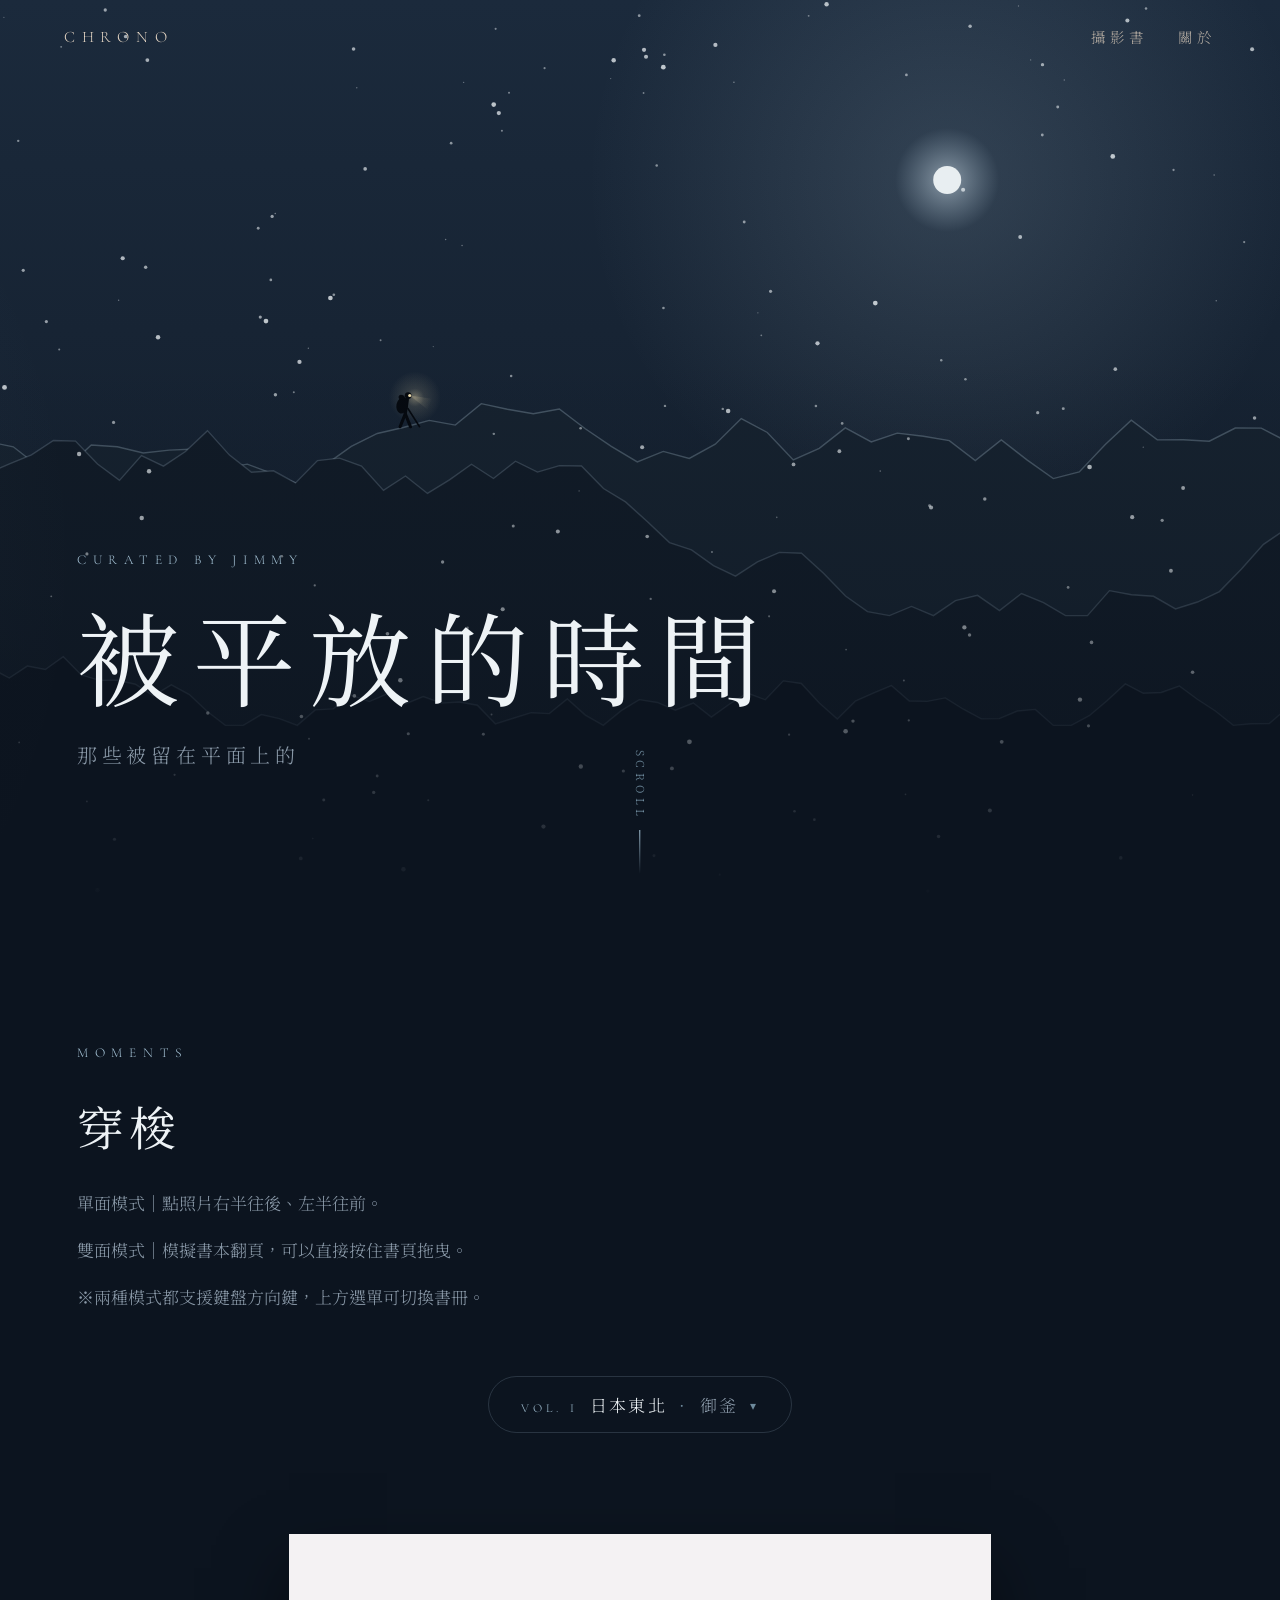
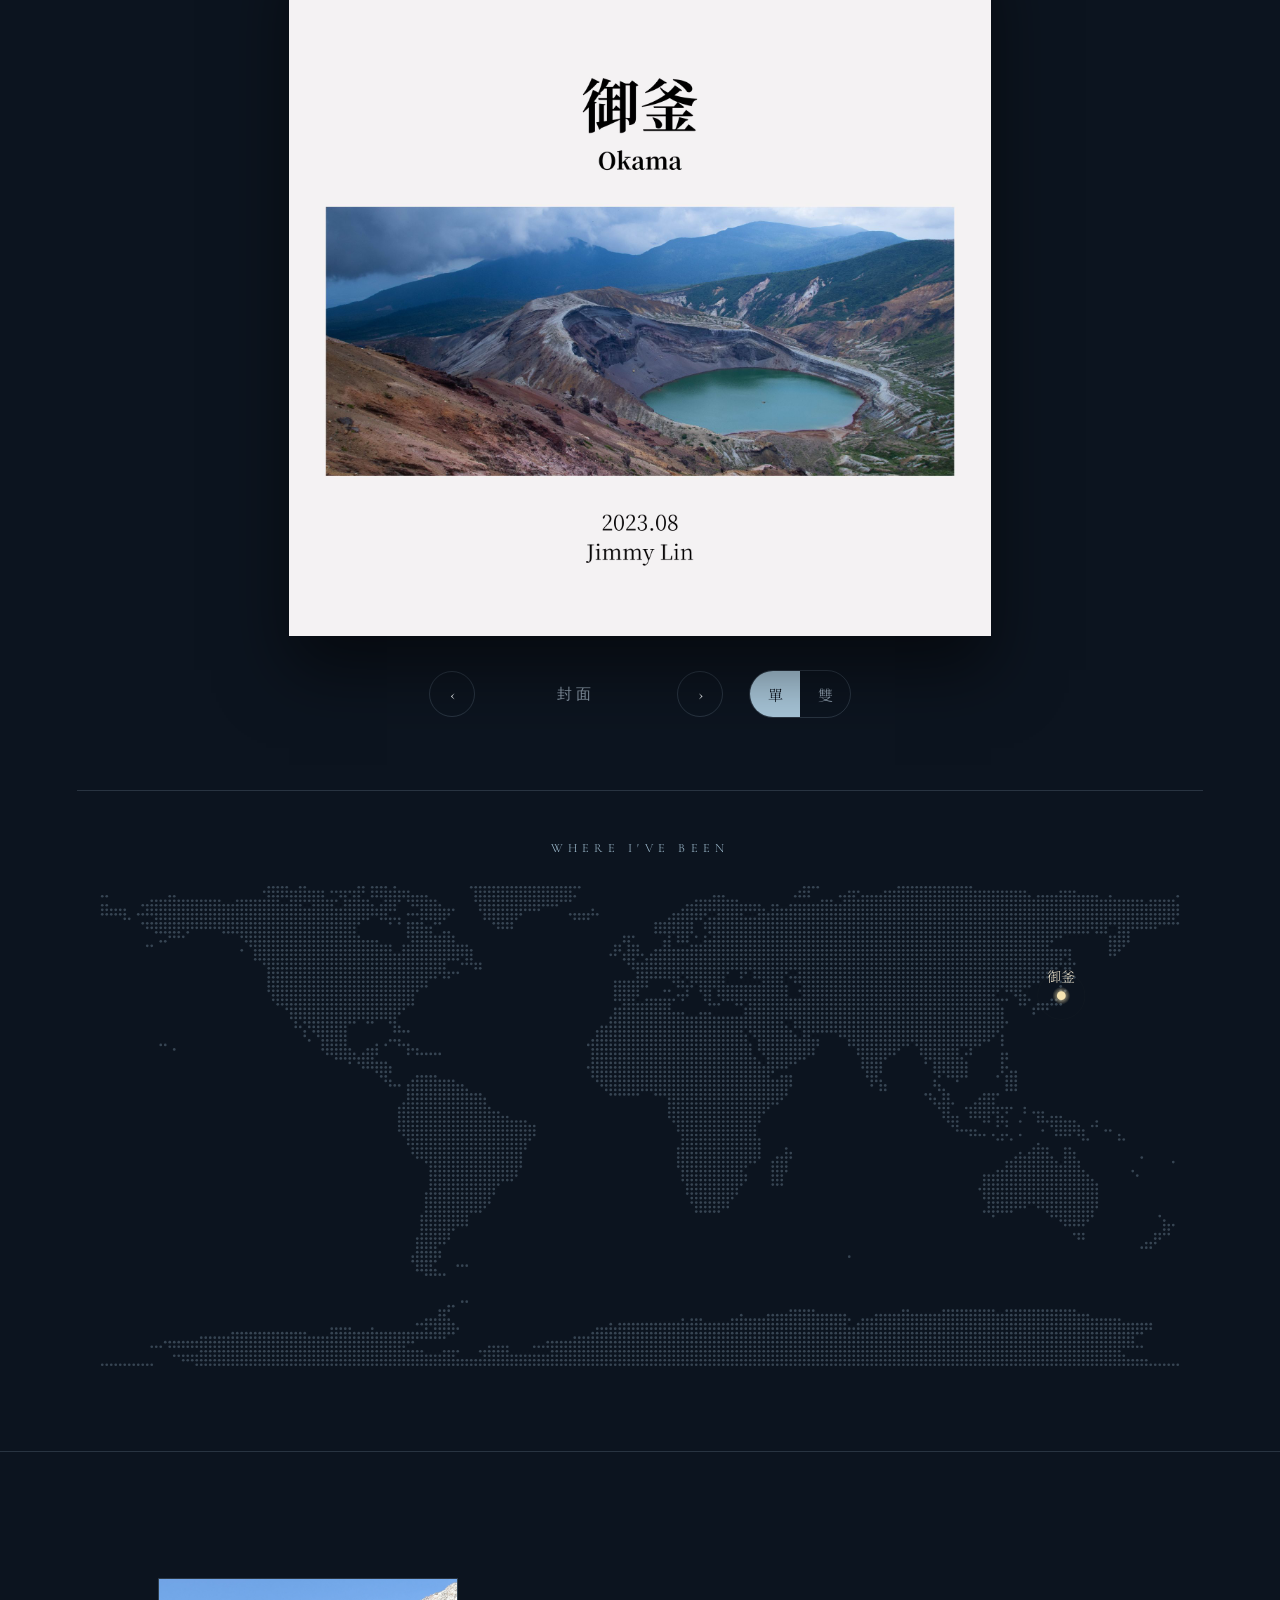
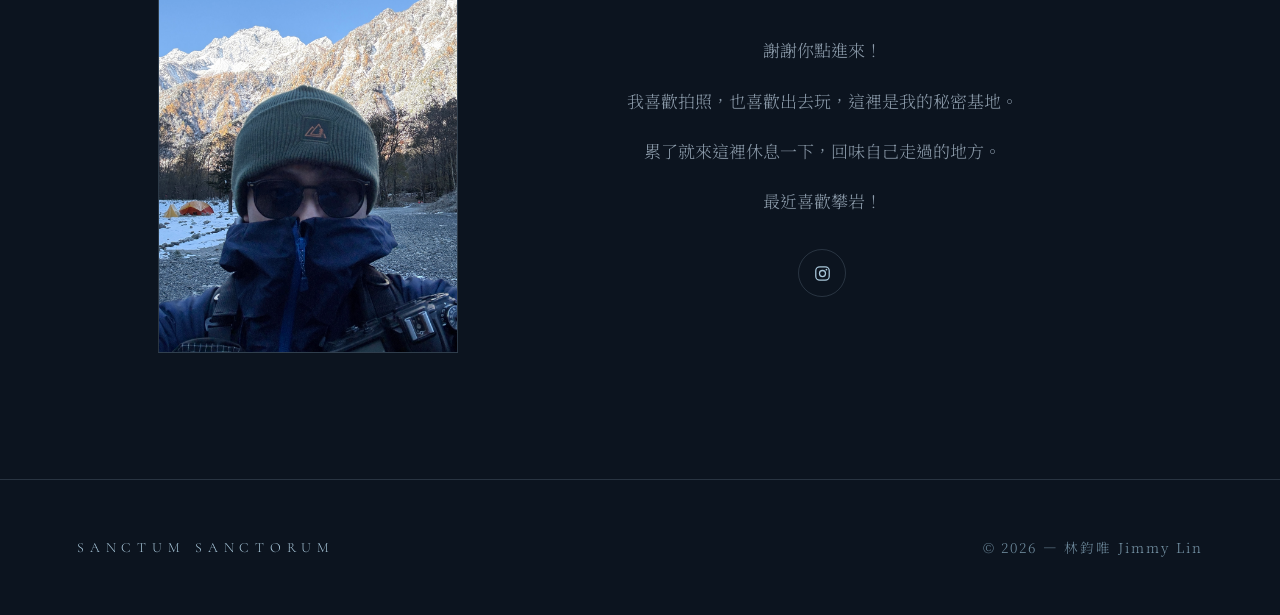
==== commit bdc8951b: "Add files via upload second commit_20260712" ====
--- a/index.html
+++ b/index.html
@@ -941,6 +941,18 @@
       .nav .links {
         display: none
       }
+    }
+
+    /* ---------- 手機版微調 ---------- */
+    @media (max-width:760px) {
+      .about-inner { grid-template-columns: 1fr; gap: 34px; }
+      .about-photo { width: min(72vw, 280px); margin: 0 auto; }
+      .about-text p { max-width: 30ch; font-size: 16px; }
+      .about-text p+p { margin-top: .7em; }
+      .contact-row { margin-top: 26px; }
+    }
+    @media (max-width:640px) {
+      .hero .scroll-hint { display: none; }   /* 避免與標題重疊 */
     }
   </style>
 </head>
@@ -1123,9 +1135,10 @@
       }
 
       // 行走的人影
-      let hikerX = -60;
+      let hikerX = null;   /* 首次繪製時直接出現在畫面中 */
       function drawHiker(t) {
-        hikerX += 0.175;   /* 步速：原本 0.22 */
+        if (hikerX === null) hikerX = W * 0.3;
+        hikerX += 0.187;   /* 步速：原本 0.22 的 0.85 倍 */
         if (hikerX > W + 80) hikerX = -80;
         const gy = ridgeY(hikerX) - 1;
         const s = 1.3;                            // 比例（調大剪影更明顯）
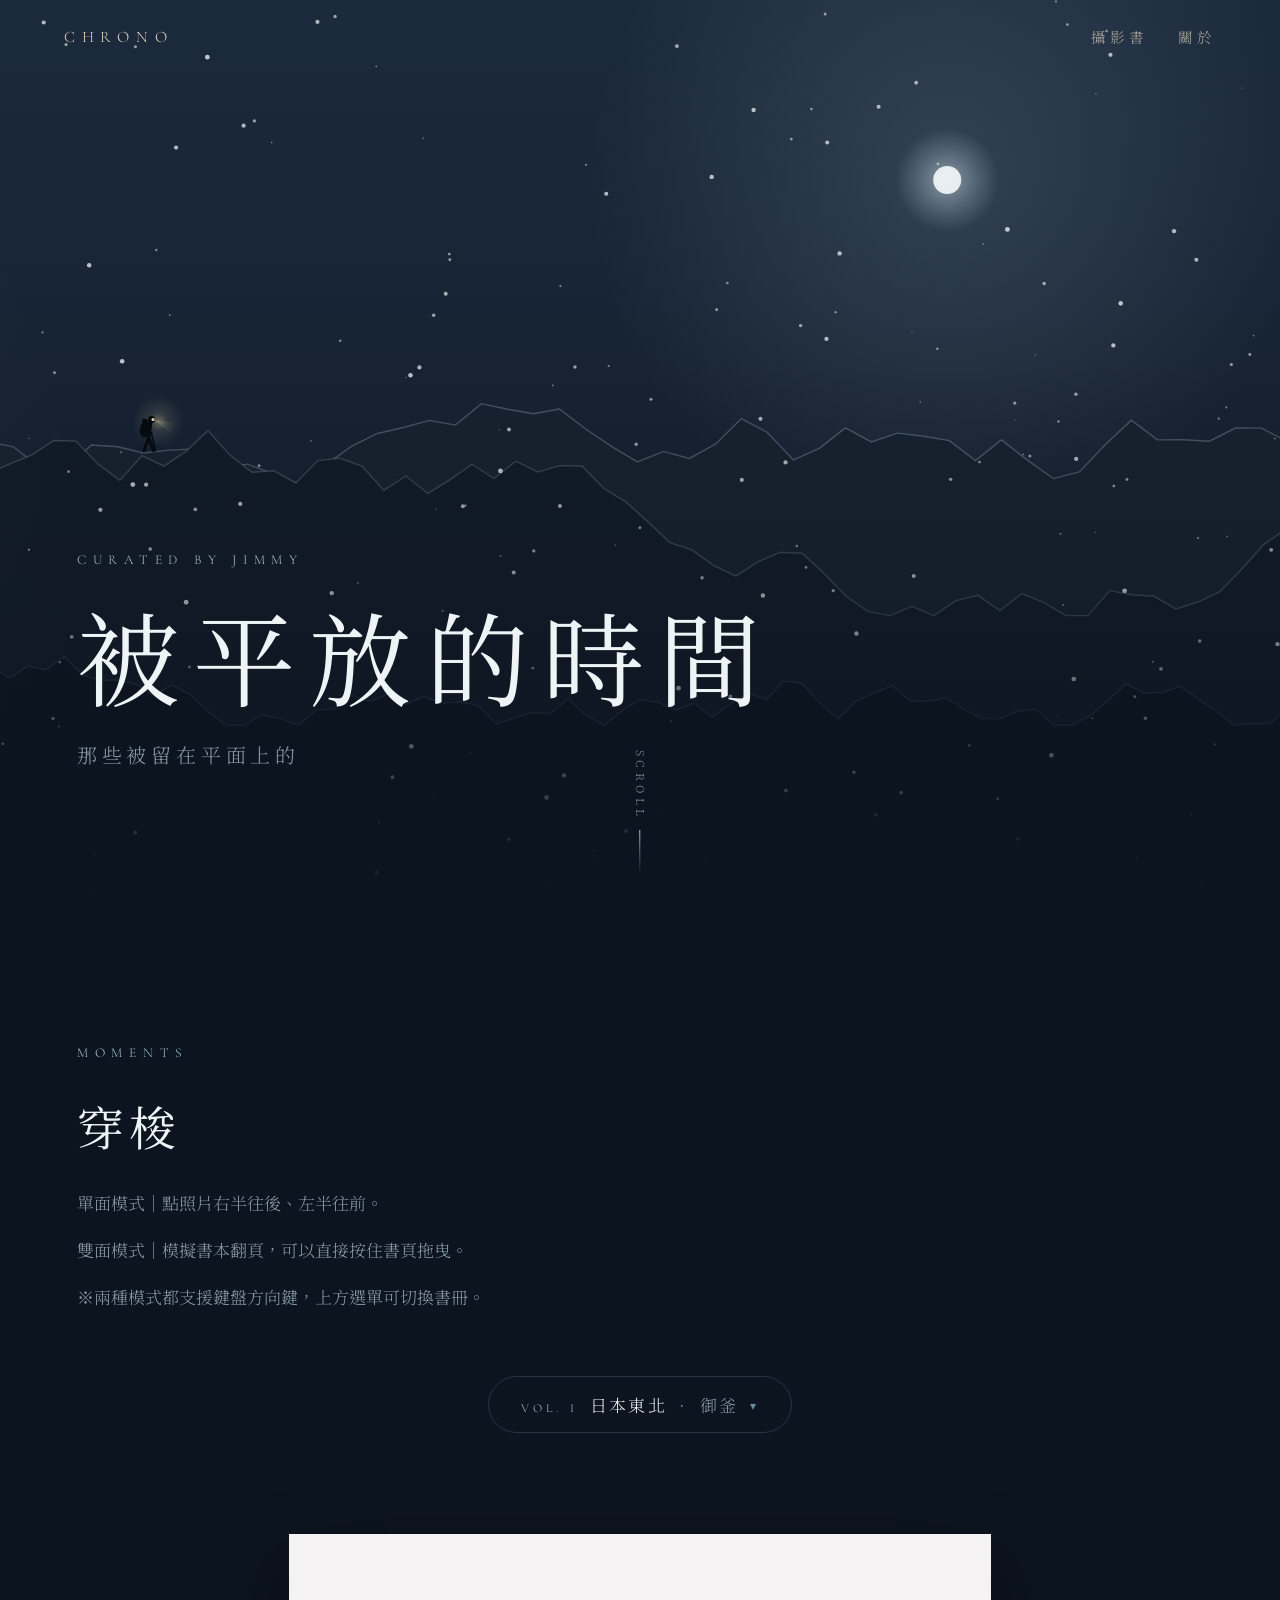
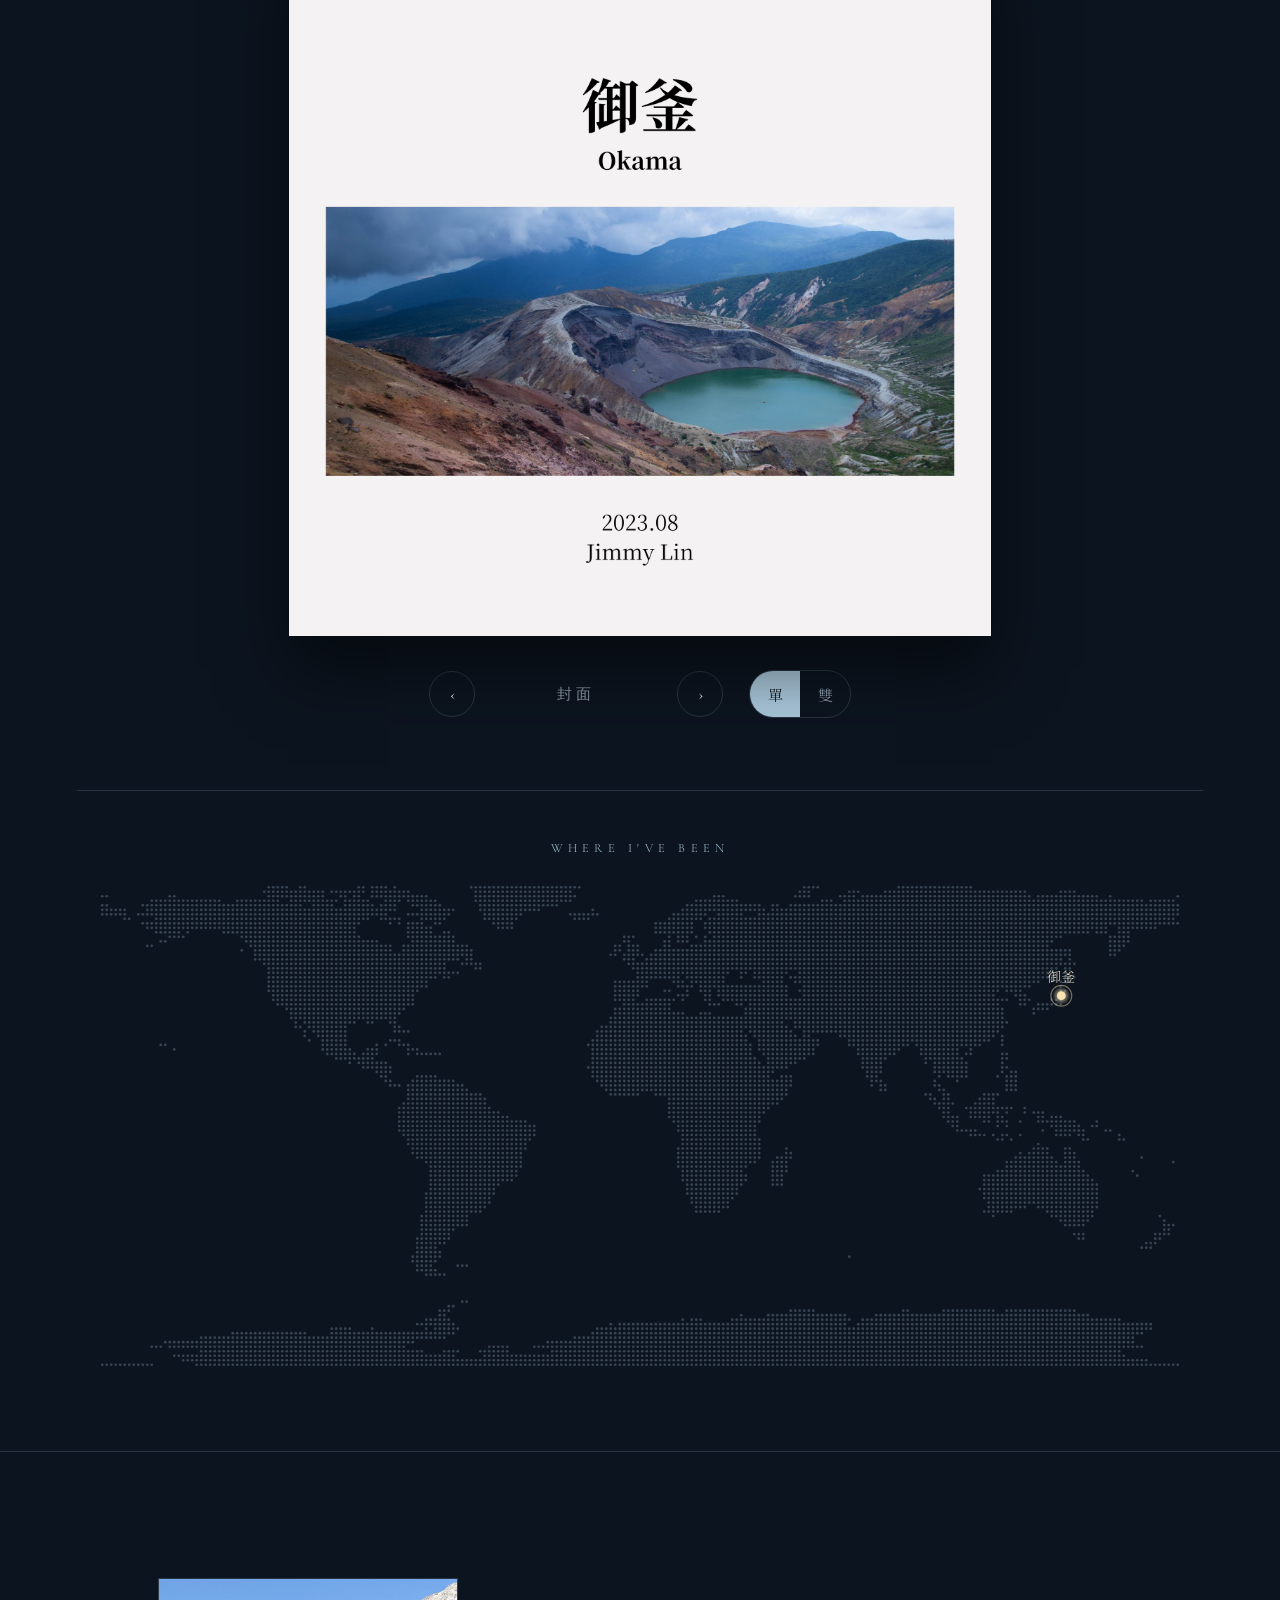
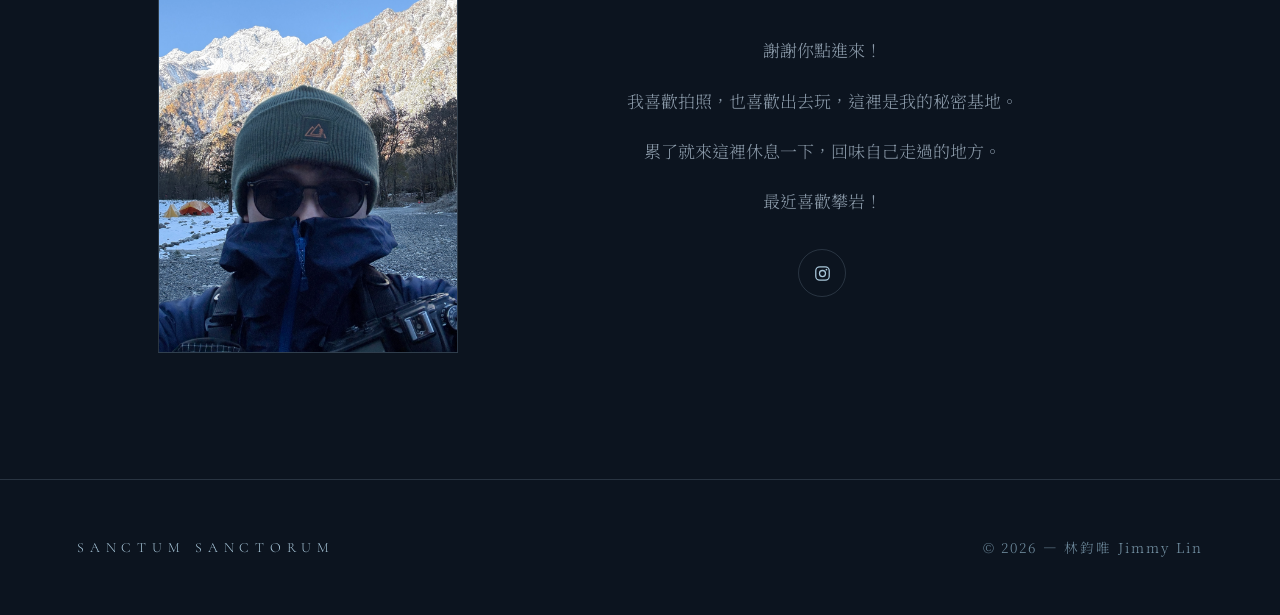
==== commit afb90620: "Add files via upload third commit_20260712" ====
--- a/index.html
+++ b/index.html
@@ -953,6 +953,7 @@
     }
     @media (max-width:640px) {
       .hero .scroll-hint { display: none; }   /* 避免與標題重疊 */
+      footer { flex-direction: column; align-items: center; text-align: center; gap: 10px; }
     }
   </style>
 </head>
@@ -1137,7 +1138,7 @@
       // 行走的人影
       let hikerX = null;   /* 首次繪製時直接出現在畫面中 */
       function drawHiker(t) {
-        if (hikerX === null) hikerX = W * 0.3;
+        if (hikerX === null) hikerX = W * 0.1;
         hikerX += 0.187;   /* 步速：原本 0.22 的 0.85 倍 */
         if (hikerX > W + 80) hikerX = -80;
         const gy = ridgeY(hikerX) - 1;
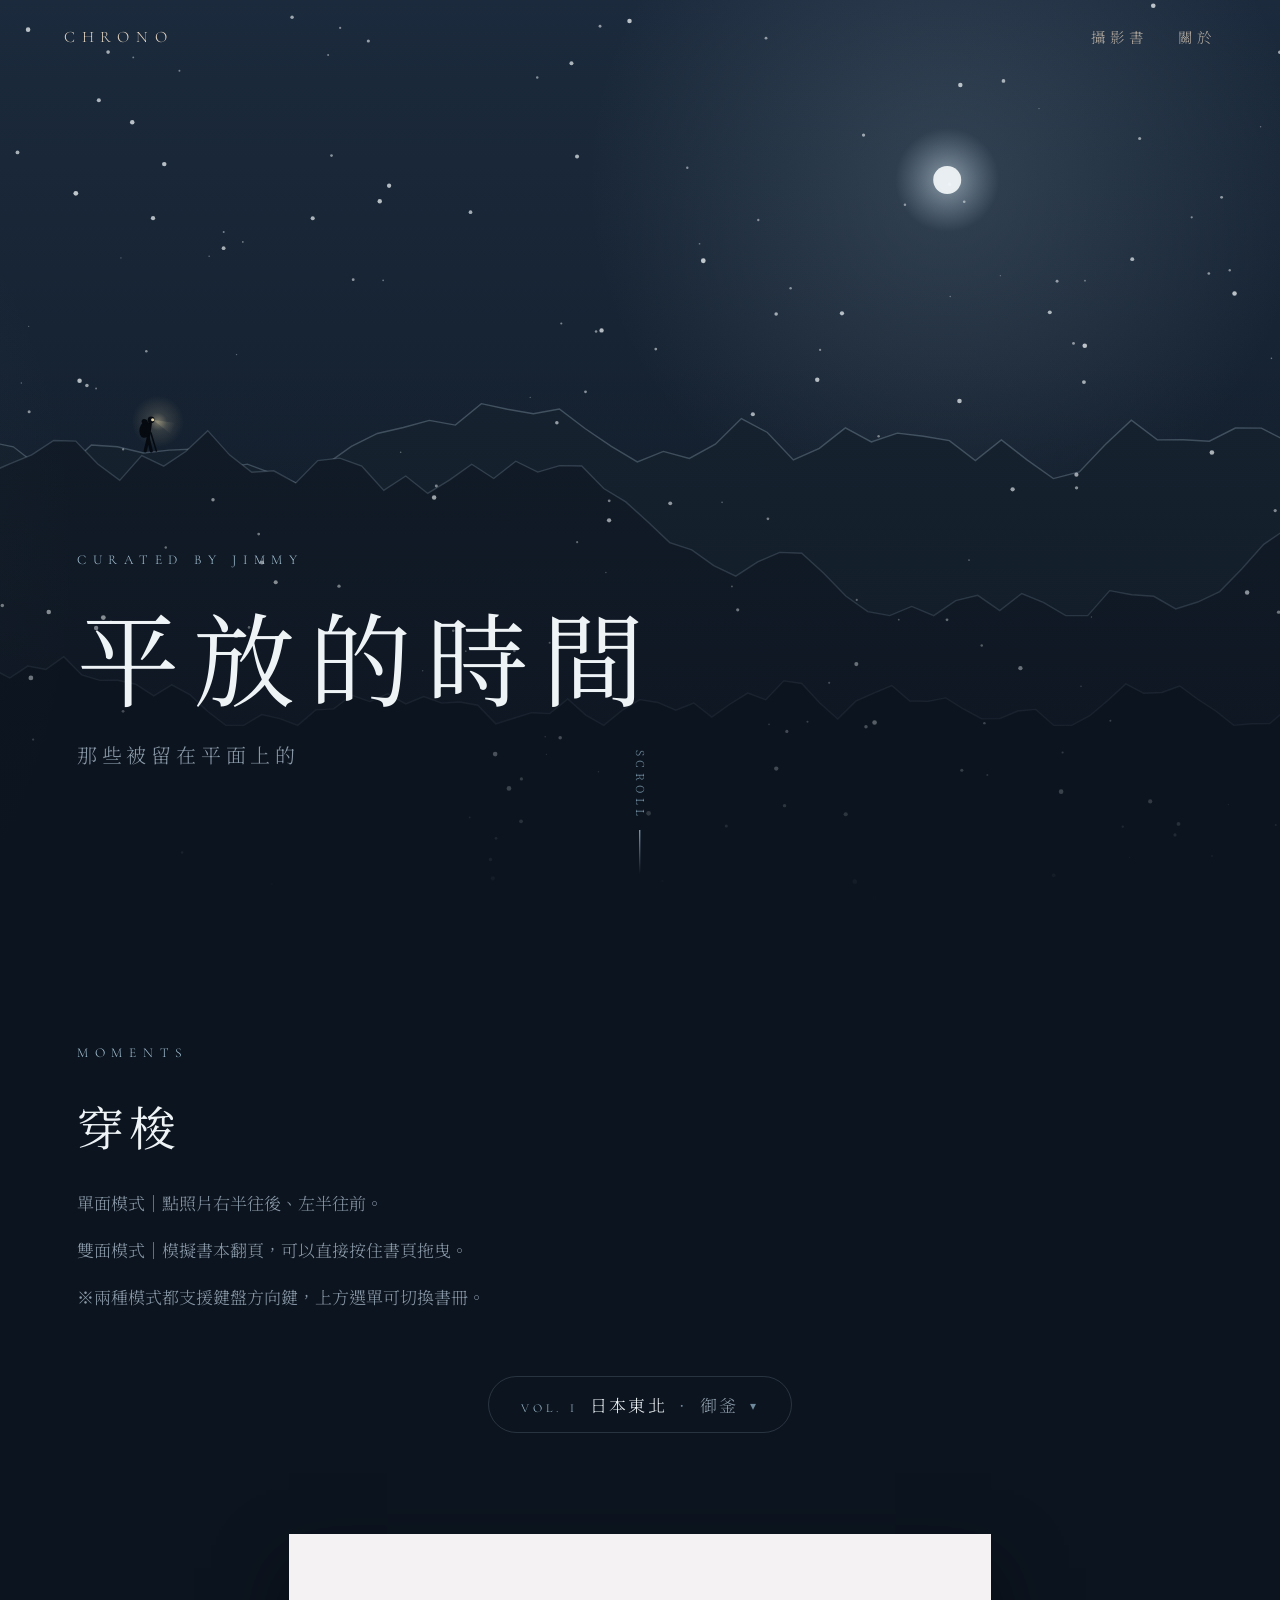
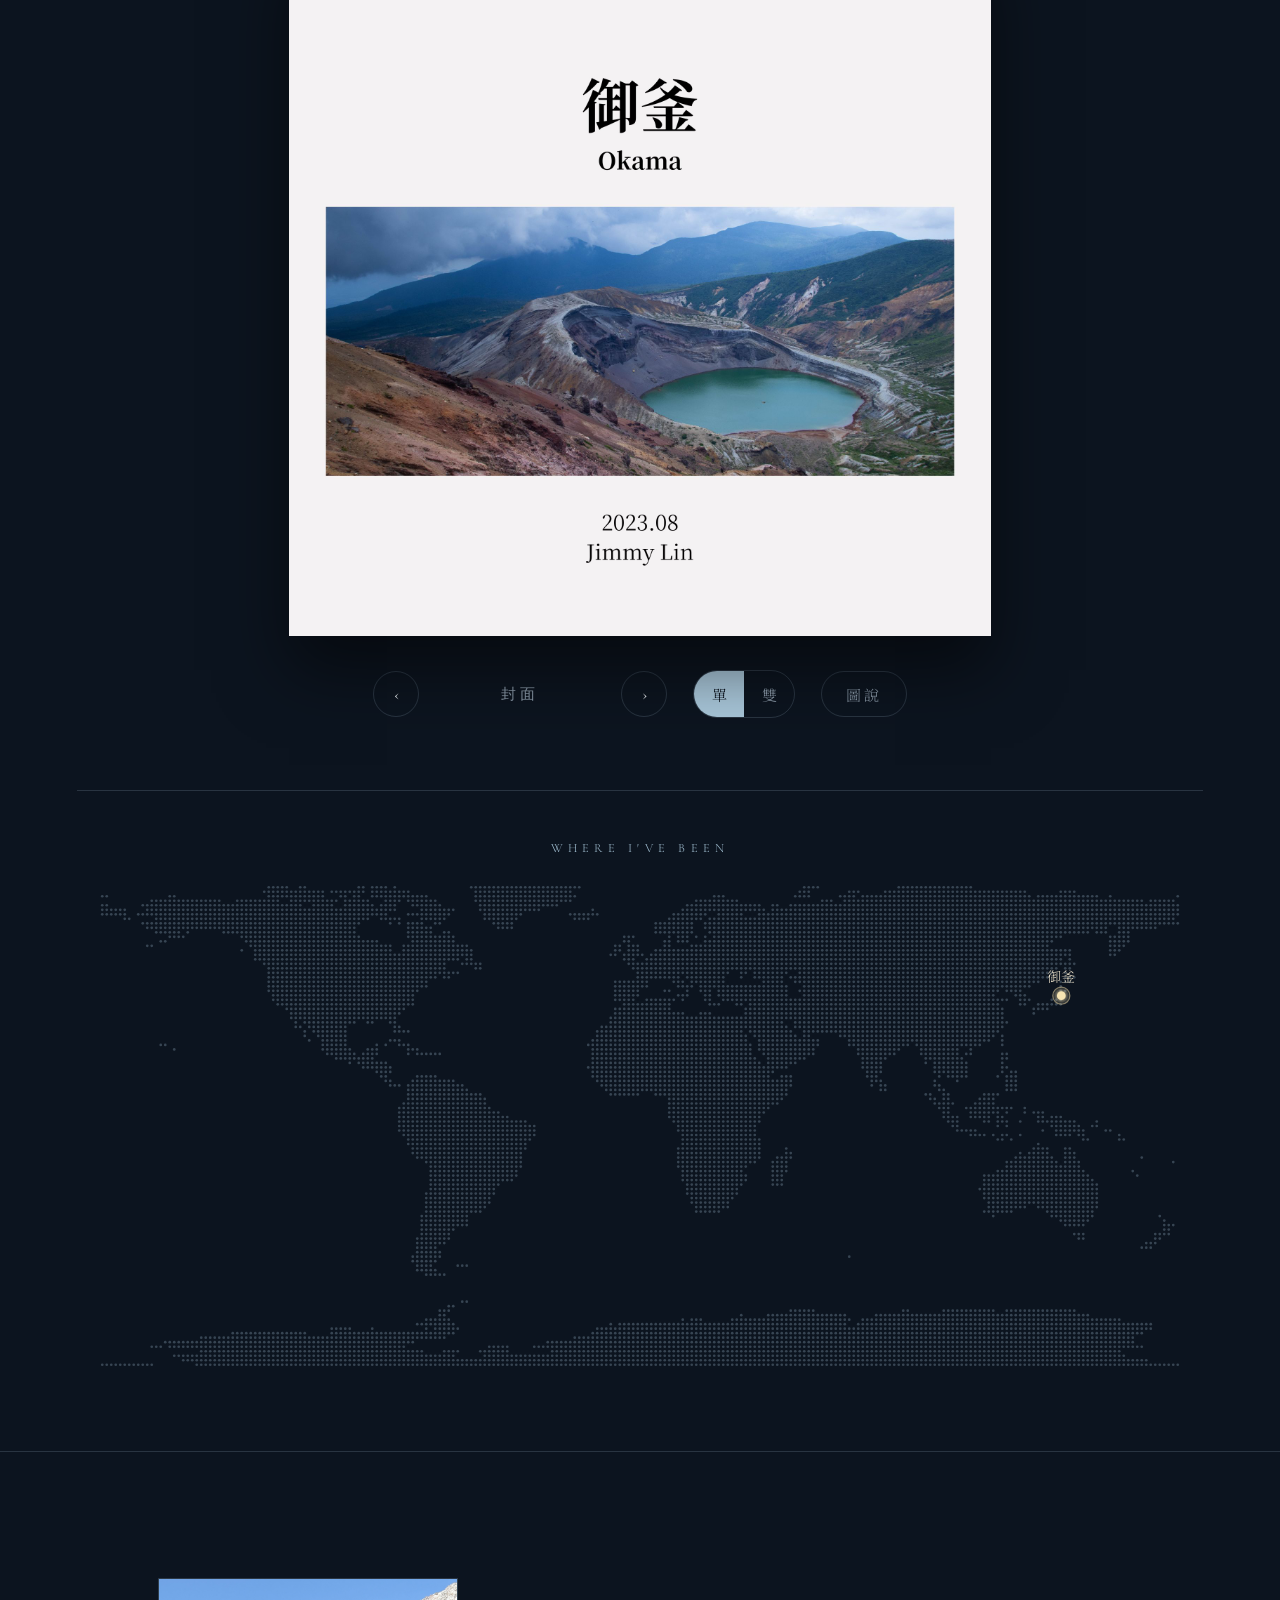
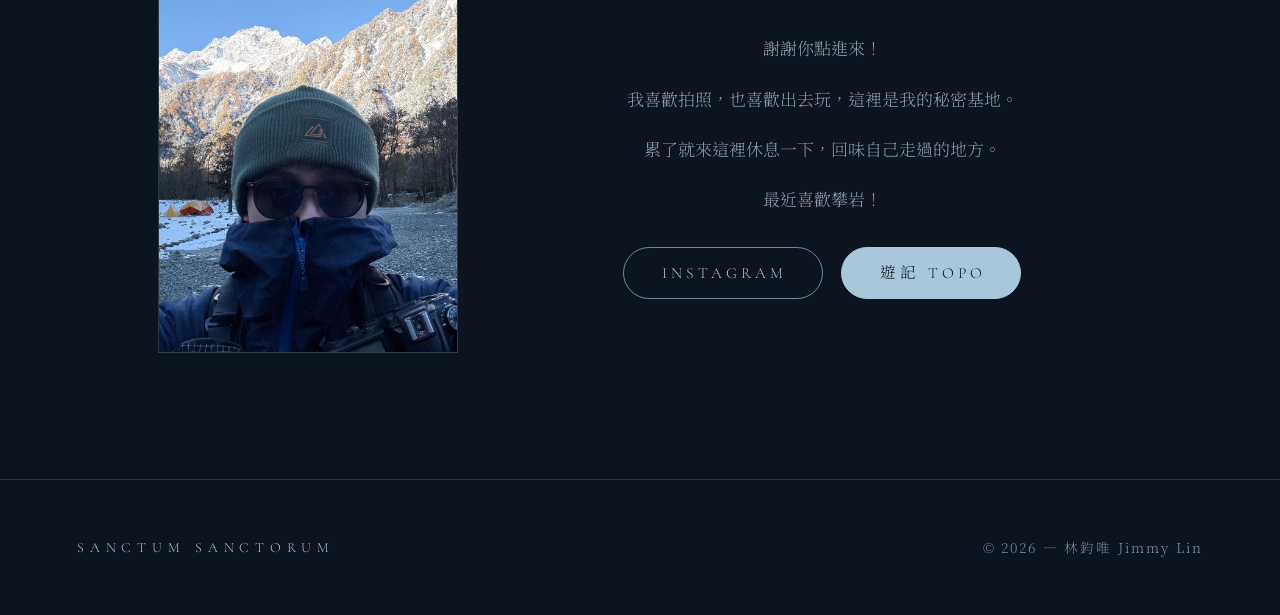
==== commit 52252f69: "Add files via upload 20260719_first commit" ====
--- a/index.html
+++ b/index.html
@@ -945,15 +945,147 @@
 
     /* ---------- 手機版微調 ---------- */
     @media (max-width:760px) {
-      .about-inner { grid-template-columns: 1fr; gap: 34px; }
-      .about-photo { width: min(72vw, 280px); margin: 0 auto; }
-      .about-text p { max-width: 30ch; font-size: 16px; }
-      .about-text p+p { margin-top: .7em; }
-      .contact-row { margin-top: 26px; }
-    }
+      .about-inner {
+        grid-template-columns: 1fr;
+        gap: 34px;
+      }
+
+      .about-photo {
+        width: min(72vw, 280px);
+        margin: 0 auto;
+      }
+
+      .about-text p {
+        max-width: 30ch;
+        font-size: 16px;
+      }
+
+      .about-text p+p {
+        margin-top: .7em;
+      }
+
+      .contact-row {
+        margin-top: 26px;
+      }
+    }
+
     @media (max-width:640px) {
-      .hero .scroll-hint { display: none; }   /* 避免與標題重疊 */
-      footer { flex-direction: column; align-items: center; text-align: center; gap: 10px; }
+      .hero .scroll-hint {
+        display: none;
+      }
+
+      /* 避免與標題重疊 */
+      footer {
+        flex-direction: column;
+        align-items: center;
+        text-align: center;
+        gap: 10px;
+      }
+    }
+
+    /* ---------- 圖說 ---------- */
+    .book-controls>button.cap-toggle {
+      width: auto;
+      height: 46px;
+      border-radius: 999px;
+      padding: 0 24px;
+      border: 1px solid var(--hairline);
+      background: none;
+      color: var(--mist);
+      font-family: var(--serif-tc);
+      font-weight: 300;
+      font-size: 15px;
+      letter-spacing: .18em;
+      line-height: 1;
+      display: grid;
+      place-items: center;
+      cursor: pointer;
+      transition: .3s;
+    }
+
+    .book-controls>button.cap-toggle:hover {
+      color: var(--snow);
+      border-color: var(--ice)
+    }
+
+    .book-controls>button.cap-toggle.active {
+      background: var(--ice);
+      color: var(--ink);
+      border-color: var(--ice)
+    }
+
+    .caption-row {
+      display: none;
+      justify-content: center;
+      gap: 36px;
+      margin: 18px auto 0;
+      max-width: 1080px;
+      min-height: 1.7em;
+    }
+
+    .caption-row.on {
+      display: flex
+    }
+
+    .caption-row span {
+      flex: 1;
+      text-align: center;
+      font-size: 17px;
+      letter-spacing: .14em;
+      color: #D7E2EA;
+      padding: 0 12px;
+    }
+
+    .book-stage.single #capR {
+      display: none
+    }
+
+    /* ---------- 關於區：文字藥丸按鈕 ---------- */
+    .pill-btn {
+      display: inline-flex;
+      align-items: center;
+      justify-content: center;
+      height: 52px;
+      padding: 0 34px;
+      border-radius: 999px;
+      border: 1px solid var(--ice-dim);
+      color: var(--ice);
+      font-family: "Cormorant Garamond", "Noto Serif TC", serif;
+      font-size: 15.5px;
+      letter-spacing: .26em;
+      text-indent: .26em;
+      text-decoration: none;
+      transition: .3s;
+    }
+
+    .pill-btn:hover,
+    .pill-btn:focus-visible {
+      border-color: var(--ice);
+      background: rgba(169, 199, 218, .08);
+      transform: translateY(-2px);
+    }
+
+    .pill-btn.solid {
+      background: var(--ice);
+      color: var(--ink);
+      border-color: var(--ice)
+    }
+
+    .pill-btn.solid:hover {
+      background: #C6DCEA
+    }
+
+    @media (max-width:480px) {
+      .contact-row {
+        flex-wrap: wrap;
+        gap: 14px
+      }
+
+      .pill-btn {
+        height: 48px;
+        padding: 0 26px;
+        font-size: 14px
+      }
     }
   </style>
 </head>
@@ -983,7 +1115,7 @@
 
     <div class="title-block">
       <p class="eyebrow">Curated by Jimmy</p>
-      <h1>被平放的時間</h1>
+      <h1>平放的時間</h1>
       <p class="sub">那些被留在平面上的</p>
     </div>
 
@@ -1014,6 +1146,10 @@
         <div class="single-media" id="singleMedia"></div>
       </div>
 
+      <div class="caption-row" id="captionRow">
+        <span id="capL"></span><span id="capR"></span>
+      </div>
+
       <div class="book-controls">
         <button id="prevBtn" aria-label="上一頁">‹</button>
         <span class="indicator" id="pageIndicator">封面</span>
@@ -1022,6 +1158,7 @@
           <button id="modeSingle" class="active" aria-label="單面檢視">單</button>
           <button id="modeDouble" aria-label="雙面檢視">雙</button>
         </div>
+        <button id="capBtn" class="cap-toggle" aria-pressed="false" title="顯示圖說">圖說</button>
       </div>
 
       <div class="map-block" id="mapBlock">
@@ -1048,15 +1185,10 @@
         <p>累了就來這裡休息一下，回味自己走過的地方。</p>
         <p>最近喜歡攀岩！</p>
         <div class="contact-row">
-          <!-- 把 href 換成你自己的連結 -->
-          <a class="icon-btn" href="https://www.instagram.com/chun_wei_0105/" target="_blank" rel="noopener"
-            aria-label="Instagram" title="Instagram">
-            <svg viewBox="0 0 24 24">
-              <rect x="3.5" y="3.5" width="17" height="17" rx="5" />
-              <circle cx="12" cy="12" r="3.8" />
-              <circle cx="17" cy="7" r="1.1" fill="currentColor" stroke="none" />
-            </svg>
-          </a>
+          <!-- TOPO 的 href 換成你的遊記網站網址；沒加 target="_blank" 所以會在同一個分頁直接切換 -->
+          <a class="pill-btn" href="https://www.instagram.com/chun_wei_0105/" target="_blank" rel="noopener"
+            aria-label="Instagram">INSTAGRAM</a>
+          <a class="pill-btn solid" href="https://jimmy-xavier.github.io/topo" aria-label="遊記 TOPO">遊記 TOPO</a>
         </div>
       </div>
     </div>
@@ -1073,6 +1205,9 @@
     <span class="brand">Sanctum Sanctorum</span>
     <span class="fine">© 2026 — 林鈞唯 Jimmy Lin</span>
   </footer>
+
+  <!-- 書籍資料：新增書、圖說、地點都改 books.js 就好 -->
+  <script src="books.js"></script>
 
   <script>
     /* ==========================================================
@@ -1330,30 +1465,7 @@
        ◆ folder / pages 皆為空時顯示示範內頁；內頁建議偶數張，雙面跨頁才完整
        ◆ 每本書有獨立網址：#book1-1（第 1 個主題的第 1 本）、#book2-1…
        ========================================================== */
-    const COLLECTIONS = [
-      {
-        en: 'Vol. I', title: '日本東北', books: [
-          {
-            title: '御釜', folder: 'vol1_okama', count: 14, ratio: 1, pages: [],
-            tint: ['#16222F', '#0C141F', 'rgba(169,199,218,.24)'],
-            places: [
-              { name: '御釜', lat: 38.14, lng: 140.44, page: 1 },
-            ]
-          },
-        ]
-      },
-      {
-        en: 'Vol. II', title: 'The Last Summer', books: [
-          {
-            title: '瑞士策馬特', folder: '', count: 0, ratio: 1, pages: ['vol2_zermatt/cover.jpg', 'vol2_zermatt/p01.jpg', 'vol2_zermatt/p02.jpg', 'vol2_zermatt/p03.jpg', 'vol2_zermatt/p04.mp4', 'vol2_zermatt/p05.mp4', 'vol2_zermatt/p06.jpg', 'vol2_zermatt/back.jpg'],
-            tint: ['#1B2620', '#0E1512', 'rgba(168,196,178,.24)'],
-            places: [
-              { name: 'Zermatt', lat: 45.98, lng: 7.76 },
-            ]
-          },
-        ]
-      },
-    ];
+    /* 書籍資料 COLLECTIONS 已移至 books.js */
 
     /* 點陣世界地圖資料：240×107 網格（經度每 1.5°、緯度 75°N～85.5°S，含南極洲），
        由真實海岸線資料預先計算、壓成 base64，不需載入任何外部圖資 */
@@ -1483,16 +1595,29 @@
         activeCol = clamp(ci, 0, COLLECTIONS.length - 1);
         activeIdx = clamp(bi, 0, COLLECTIONS[activeCol].books.length - 1);
         book = COLLECTIONS[activeCol].books[activeIdx];
-        /* folder + count → 自動組出 cover / p01~pNN / back 的路徑 */
+        /* folder + count → 自動組出 cover / p01~pNN / back 的路徑
+           clips 可指定某頁為影片，例如 {4:'mp4'} → p04.mp4 */
         if (!book.pages.length && book.folder && book.count) {
           const f = book.folder.replace(/\/$/, '');
+          const clips = book.clips || {};
           book.pages = [
             f + '/cover.jpg',
-            ...Array.from({ length: book.count }, (_, k) => f + '/p' + String(k + 1).padStart(2, '0') + '.jpg'),
+            ...Array.from({ length: book.count }, (_, k) => f + '/p' + String(k + 1).padStart(2, '0') + '.' + (clips[k + 1] || 'jpg')),
             f + '/back.jpg'
           ];
         }
-        pages = book.pages.length ? book.pages.slice() : placeholderPages(book);
+        /* 統一為 {src, caption} 格式，並套用 captions 設定 */
+        const caps = book.captions || {};
+        const raw = book.pages.length ? book.pages.slice() : placeholderPages(book);
+        pages = raw.map((pg, i) => {
+          const o = (typeof pg === 'string') ? { src: pg, caption: '' } : { src: pg.src, caption: pg.caption || '' };
+          if (!o.caption) {
+            if (i === 0 && caps.cover) o.caption = caps.cover;
+            else if (i === raw.length - 1 && caps.back) o.caption = caps.back;
+            else if (caps[i]) o.caption = caps[i];
+          }
+          return o;
+        });
         sIdx = 0; curSingleSrc = null;
         bookSize(); build(); buildMenu(); updateMapPlaces();
         /* 更新網址（某些環境如直接開本機檔案可能不允許，失敗就略過） */
@@ -1526,9 +1651,9 @@
           s.className = 'sheet';
           const f = document.createElement('div'); f.className = 'face front';
           const b = document.createElement('div'); b.className = 'face back';
-          f.appendChild(makeMedia(pages[i * 2], pageLabel(i * 2)));
+          f.appendChild(makeMedia(pages[i * 2].src, pageLabel(i * 2)));
           if (pages[i * 2 + 1]) {
-            b.appendChild(makeMedia(pages[i * 2 + 1], pageLabel(i * 2 + 1)));
+            b.appendChild(makeMedia(pages[i * 2 + 1].src, pageLabel(i * 2 + 1)));
           }
           f.insertAdjacentHTML('beforeend', '<div class="shade"></div>');
           b.insertAdjacentHTML('beforeend', '<div class="shade"></div>');
@@ -1555,11 +1680,12 @@
       }
       function update() {
         const N = pages.length, M = N - 2;
+        updateCaptions();
         if (mode === 'single') {
-          if (curSingleSrc !== pages[sIdx]) {
+          if (curSingleSrc !== pages[sIdx].src) {
             singleMedia.innerHTML = '';
-            singleMedia.appendChild(makeMedia(pages[sIdx], pageLabel(sIdx)));
-            curSingleSrc = pages[sIdx];
+            singleMedia.appendChild(makeMedia(pages[sIdx].src, pageLabel(sIdx)));
+            curSingleSrc = pages[sIdx].src;
           }
           indicator.textContent = (sIdx === 0 || sIdx === N - 1)
             ? pageLabel(sIdx)
@@ -1625,6 +1751,32 @@
       btnSingle.addEventListener('click', () => setMode('single'));
       btnDouble.addEventListener('click', () => setMode('double'));
 
+      /* ---------- 圖說開關 ---------- */
+      let capsOn = false;
+      const capBtn = document.getElementById('capBtn');
+      const captionRow = document.getElementById('captionRow');
+      const capL = document.getElementById('capL'), capR = document.getElementById('capR');
+      capBtn.addEventListener('click', () => {
+        capsOn = !capsOn;
+        capBtn.classList.toggle('active', capsOn);
+        capBtn.setAttribute('aria-pressed', capsOn);
+        captionRow.classList.toggle('on', capsOn);
+        updateCaptions();
+      });
+      function updateCaptions() {
+        if (!capsOn) return;
+        if (mode === 'single') {
+          capL.textContent = pages[sIdx].caption || '';
+          capR.textContent = '';
+        } else if (current === 0) {
+          capL.textContent = ''; capR.textContent = pages[0].caption || '';
+        } else {
+          const li = current * 2 - 1, ri = current * 2;
+          capL.textContent = (pages[li] && pages[li].caption) || '';
+          capR.textContent = (pages[ri] && pages[ri].caption) || '';
+        }
+      }
+
       /* 單面模式：單擊左右半翻頁；快速點兩下開啟光箱放大檢視 */
       let clickTimer = null;
       singleView.addEventListener('click', e => {
@@ -1644,7 +1796,7 @@
       /* ---------- 光箱：放大檢視照片細節 ---------- */
       function openLightbox() {
         lbMedia.innerHTML = '';
-        const el = makeMedia(pages[sIdx], pageLabel(sIdx));
+        const el = makeMedia(pages[sIdx].src, pageLabel(sIdx));
         lbMedia.appendChild(el);
         lightbox.hidden = false;
         document.body.style.overflow = 'hidden';
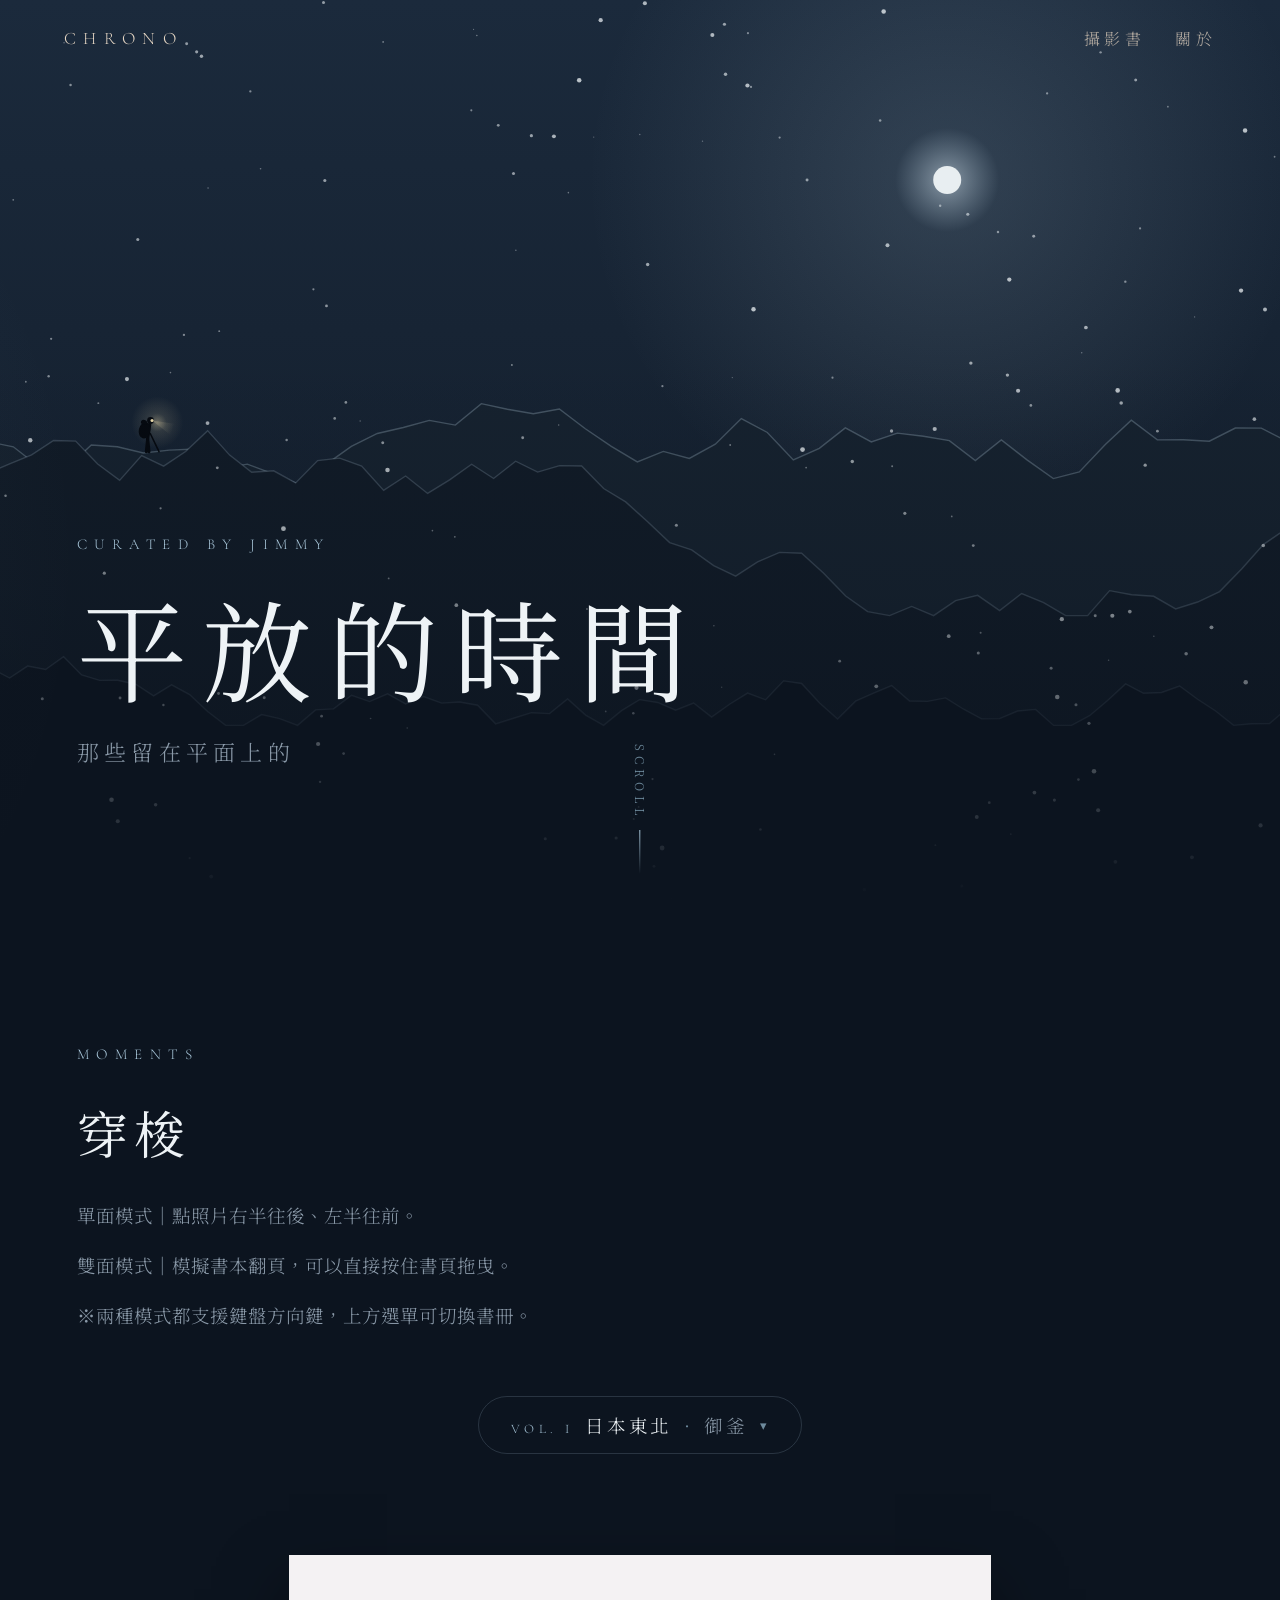
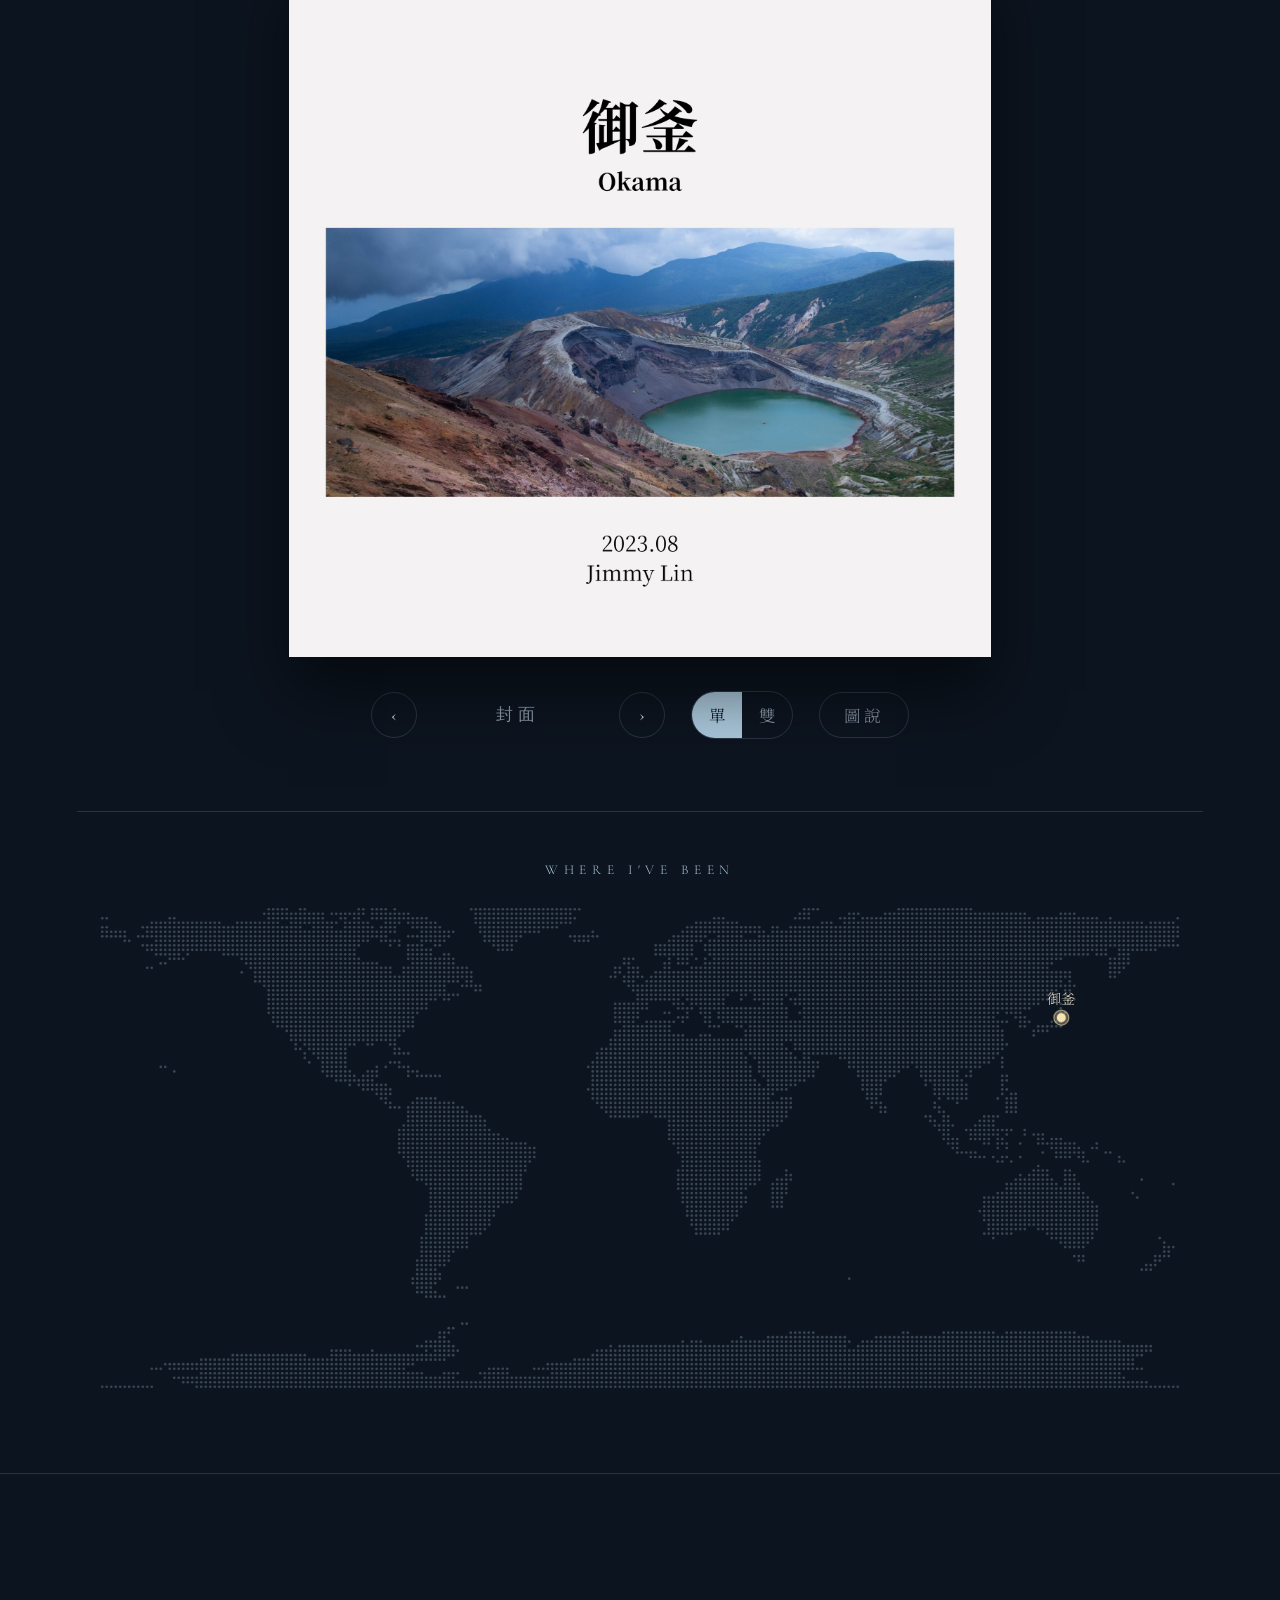
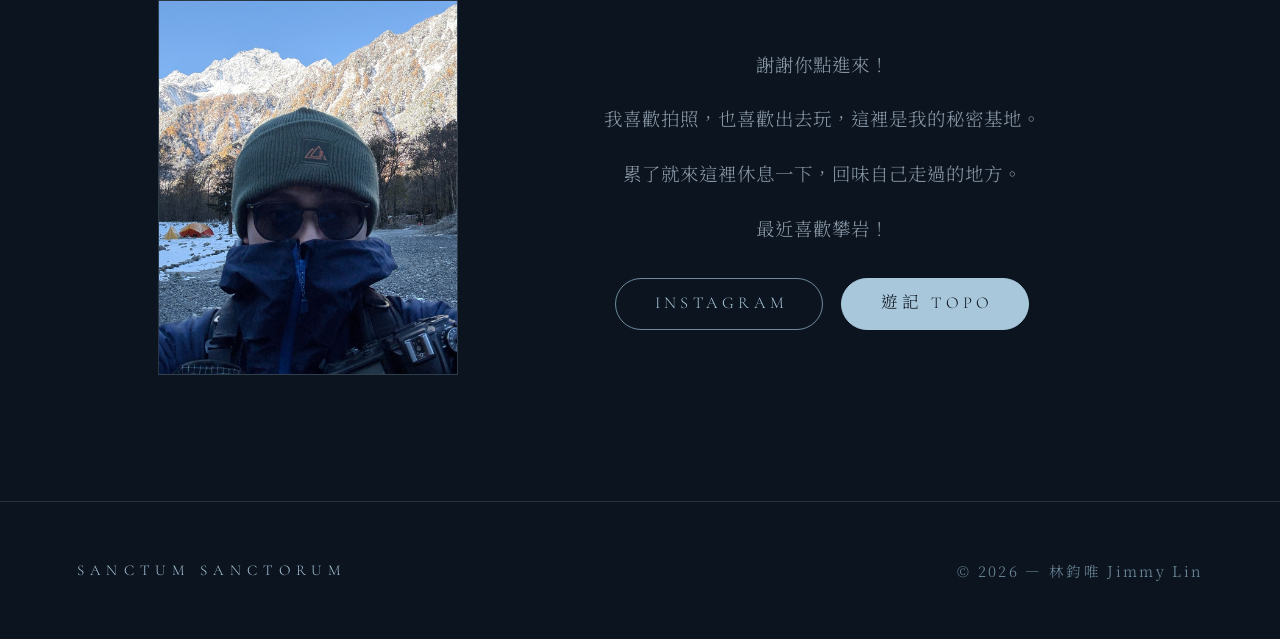
==== commit 59a0aa34: "Add files via upload 0725_second" ====
--- a/index.html
+++ b/index.html
@@ -5,6 +5,33 @@
   <meta charset="UTF-8">
   <meta name="viewport" content="width=device-width, initial-scale=1.0">
   <title>攝影書 — curated by Jimmy</title>
+
+  <!-- ============================================================
+       SEO 與社群分享設定
+       ▸ 把下面的網址、描述、og:image 換成你自己的：
+         - og:url        你的網站網址
+         - og:image      分享時顯示的預覽圖（建議 1200×630，放一張代表作，用完整網址）
+       ▸ 換好後，貼到 LINE/FB/IG 就會出現漂亮的預覽卡片
+  ============================================================ -->
+  <meta name="description" content="Chrono — 林鈞唯 Jimmy 的攝影書。收藏山與光影之間的片刻，線上翻閱。">
+  <meta name="author" content="Jimmy Lin 林鈞唯">
+  <meta name="theme-color" content="#0C141F">
+  <link rel="canonical" href="https://jimmy-xavier.github.io/">
+
+  <meta property="og:type" content="website">
+  <meta property="og:title" content="攝影書 — curated by Jimmy">
+  <meta property="og:description" content="收藏山與光影之間的片刻，線上翻閱。">
+  <meta property="og:url" content="https://jimmy-xavier.github.io/">
+  <meta property="og:image" content="https://jimmy-xavier.github.io/profile.jpg">
+  <meta property="og:locale" content="zh_TW">
+
+  <meta name="twitter:card" content="summary_large_image">
+  <meta name="twitter:title" content="攝影書 — curated by Jimmy">
+  <meta name="twitter:description" content="收藏山與光影之間的片刻，線上翻閱。">
+  <meta name="twitter:image" content="https://jimmy-xavier.github.io/profile.jpg">
+
+  <link rel="preconnect" href="https://fonts.googleapis.com">
+  <link rel="preconnect" href="https://fonts.gstatic.com" crossorigin>
 
   <!-- ============================================================
   攝影書網站模板
@@ -20,1077 +47,18 @@
       放進資料夾後在 COLLECTIONS 設定 folder 與 count 即可，詳見翻頁書程式碼開頭的說明。
 ============================================================ -->
 
-  <link rel="preconnect" href="https://fonts.googleapis.com">
   <link
     href="https://fonts.googleapis.com/css2?family=Cormorant+Garamond:ital,wght@0,400;0,500;0,600;1,400&family=Noto+Serif+TC:wght@300;400;500;600&display=swap"
     rel="stylesheet">
 
-  <style>
-    :root {
-      --ink: #0C141F;
-      /* 深夜藍黑 */
-      --ink-2: #121D2B;
-      --ice: #A9C7DA;
-      /* 冰川藍 */
-      --ice-dim: #6E8A9C;
-      --snow: #EEF3F6;
-      /* 雪白 */
-      --paper: #F6F4EF;
-      /* 書頁暖白 */
-      --mist: #8A99A8;
-      /* 霧灰 */
-      --hairline: rgba(169, 199, 218, .18);
-      --serif-tc: "Noto Serif TC", "PMingLiU", serif;
-      --serif-en: "Cormorant Garamond", Georgia, serif;
-    }
-
-    * {
-      margin: 0;
-      padding: 0;
-      box-sizing: border-box
-    }
-
-    img,
-    video {
-      -webkit-user-drag: none
-    }
-
-    html {
-      scroll-behavior: smooth
-    }
-
-    body {
-      background: var(--ink);
-      color: var(--snow);
-      font-family: var(--serif-tc);
-      font-weight: 300;
-      font-size: 17px;
-      line-height: 1.95;
-      -webkit-font-smoothing: antialiased;
-    }
-
-    ::selection {
-      background: var(--ice);
-      color: var(--ink)
-    }
-
-    /* ---------- 導覽列 ---------- */
-    .nav {
-      position: fixed;
-      top: 0;
-      left: 0;
-      right: 0;
-      z-index: 50;
-      display: flex;
-      justify-content: space-between;
-      align-items: center;
-      padding: 22px clamp(20px, 5vw, 64px);
-      mix-blend-mode: difference;
-    }
-
-    .nav .brand {
-      font-family: var(--serif-en);
-      font-size: 16px;
-      letter-spacing: .42em;
-      text-transform: uppercase;
-      color: #fff;
-      text-decoration: none;
-    }
-
-    .nav .links {
-      display: flex;
-      gap: 30px
-    }
-
-    .nav .links a {
-      color: #fff;
-      text-decoration: none;
-      font-size: 14.5px;
-      letter-spacing: .28em;
-      opacity: .75;
-      transition: opacity .3s;
-    }
-
-    .nav .links a:hover,
-    .nav .links a:focus-visible {
-      opacity: 1
-    }
-
-    .nav a:focus-visible {
-      outline: 1px solid var(--ice);
-      outline-offset: 4px
-    }
-
-    /* ---------- 首頁 Hero ---------- */
-    .hero {
-      position: relative;
-      height: 100vh;
-      height: 100svh;
-      overflow: hidden
-    }
-
-    .hero canvas,
-    .hero video {
-      position: absolute;
-      inset: 0;
-      width: 100%;
-      height: 100%;
-      object-fit: cover;
-      display: block;
-    }
-
-    .hero .veil {
-      /* 底部往上的漸層，讓文字穩定可讀 */
-      position: absolute;
-      inset: 0;
-      background: linear-gradient(to top, var(--ink) 0%, rgba(12, 20, 31, .25) 34%, rgba(12, 20, 31, 0) 60%);
-      pointer-events: none;
-    }
-
-    .hero .title-block {
-      position: absolute;
-      left: clamp(20px, 6vw, 80px);
-      bottom: clamp(72px, 14vh, 140px);
-      z-index: 3;
-    }
-
-    .hero .eyebrow {
-      font-family: var(--serif-en);
-      font-size: 13.5px;
-      letter-spacing: .5em;
-      text-transform: uppercase;
-      color: var(--ice);
-      margin-bottom: 18px;
-    }
-
-    .hero h1 {
-      font-size: clamp(44px, 8vw, 104px);
-      font-weight: 400;
-      letter-spacing: .14em;
-      line-height: 1.25;
-    }
-
-    .hero .sub {
-      margin-top: 16px;
-      font-size: clamp(16px, 1.7vw, 20px);
-      letter-spacing: .24em;
-      color: var(--mist);
-    }
-
-    .hero .scroll-hint {
-      position: absolute;
-      left: 50%;
-      bottom: 26px;
-      transform: translateX(-50%);
-      z-index: 3;
-      font-size: 11px;
-      letter-spacing: .4em;
-      color: var(--ice-dim);
-      writing-mode: vertical-rl;
-      display: flex;
-      align-items: center;
-      gap: 10px;
-    }
-
-    .hero .scroll-hint::after {
-      content: "";
-      display: block;
-      width: 1px;
-      height: 44px;
-      background: linear-gradient(var(--ice), transparent);
-      animation: drop 2.4s ease-in-out infinite;
-    }
-
-    @keyframes drop {
-      0% {
-        transform: scaleY(0);
-        transform-origin: top
-      }
-
-      55% {
-        transform: scaleY(1);
-        transform-origin: top
-      }
-
-      56% {
-        transform-origin: bottom
-      }
-
-      100% {
-        transform: scaleY(0);
-        transform-origin: bottom
-      }
-    }
-
-    /* 標題進場 */
-    .hero .title-block>* {
-      opacity: 0;
-      transform: translateY(22px);
-      animation: rise 1.4s cubic-bezier(.2, .6, .2, 1) forwards
-    }
-
-    .hero .eyebrow {
-      animation-delay: .5s
-    }
-
-    .hero h1 {
-      animation-delay: .8s
-    }
-
-    .hero .sub {
-      animation-delay: 1.15s
-    }
-
-    @keyframes rise {
-      to {
-        opacity: 1;
-        transform: none
-      }
-    }
-
-    /* ---------- 共用 section ---------- */
-    .section {
-      padding: clamp(90px, 14vh, 160px) clamp(20px, 6vw, 80px);
-      max-width: 1280px;
-      margin: 0 auto
-    }
-
-    .sec-head {
-      margin-bottom: clamp(44px, 7vh, 72px)
-    }
-
-    .sec-head .eyebrow {
-      font-family: var(--serif-en);
-      font-size: 13.5px;
-      letter-spacing: .5em;
-      text-transform: uppercase;
-      color: var(--ice);
-      margin-bottom: 14px;
-    }
-
-    .sec-head h2 {
-      font-size: clamp(31px, 3.9vw, 47px);
-      font-weight: 400;
-      letter-spacing: .12em
-    }
-
-    .sec-head p {
-      margin-top: 14px;
-      color: var(--mist);
-      max-width: 580px;
-      font-size: 17px
-    }
-
-    /* ---------- 翻頁書 ---------- */
-    .book-stage {
-      position: relative;
-      padding: clamp(28px, 5vw, 56px) 0 12px;
-    }
-
-    .book-wrap {
-      perspective: 2800px;
-      display: flex;
-      justify-content: center;
-    }
-
-    .book {
-      position: relative;
-      transform-style: preserve-3d;
-      /* 尺寸由 JS 依視窗寬度計算（A4 直式比例） */
-      filter: drop-shadow(0 40px 60px rgba(0, 0, 0, .55));
-    }
-
-    .book::before {
-      /* 書脊光影 */
-      content: "";
-      position: absolute;
-      top: 0;
-      bottom: 0;
-      left: 50%;
-      width: 1px;
-      background: rgba(0, 0, 0, .35);
-      z-index: 60;
-      transform: translateX(-.5px);
-      pointer-events: none;
-    }
-
-    .sheet {
-      position: absolute;
-      top: 0;
-      left: 50%;
-      width: 50%;
-      height: 100%;
-      transform-origin: left center;
-      transform-style: preserve-3d;
-      transition: transform 1.1s cubic-bezier(.35, .08, .18, 1);
-      cursor: pointer;
-    }
-
-    .sheet.flipped {
-      transform: rotateY(-180deg)
-    }
-
-    .sheet .face {
-      position: absolute;
-      inset: 0;
-      overflow: hidden;
-      backface-visibility: hidden;
-      -webkit-backface-visibility: hidden;
-      background: var(--paper);
-    }
-
-    .sheet .face img,
-    .sheet .face canvas,
-    .sheet .face video {
-      width: 100%;
-      height: 100%;
-      object-fit: cover;
-      display: block
-    }
-
-    .sheet .face.back {
-      transform: rotateY(180deg)
-    }
-
-    .sheet .face::after {
-      /* 靠近書脊的內陰影，增加紙感 */
-      content: "";
-      position: absolute;
-      inset: 0;
-      pointer-events: none;
-      background: linear-gradient(to right, rgba(0, 0, 0, .16), rgba(0, 0, 0, 0) 12%);
-    }
-
-    .sheet .face.back::after {
-      background: linear-gradient(to left, rgba(0, 0, 0, .16), rgba(0, 0, 0, 0) 12%);
-    }
-
-    .book {
-      touch-action: pan-y;
-      user-select: none;
-      -webkit-user-select: none
-    }
-
-    /* 翻頁時跟著角度變化的動態陰影 */
-    .face .shade {
-      position: absolute;
-      inset: 0;
-      pointer-events: none;
-      opacity: 0;
-      transition: opacity .5s ease;
-      background: linear-gradient(to right, rgba(0, 0, 0, .55), rgba(0, 0, 0, 0) 62%);
-    }
-
-    .face.back .shade {
-      background: linear-gradient(to left, rgba(0, 0, 0, .55), rgba(0, 0, 0, 0) 62%);
-    }
-
-    .sheet.flipping .shade {
-      animation: shadePulse 1.1s ease
-    }
-
-    @keyframes shadePulse {
-      0% {
-        opacity: 0
-      }
-
-      45% {
-        opacity: .5
-      }
-
-      100% {
-        opacity: 0
-      }
-    }
-
-    /* 書冊選單（點擊展開） */
-    .book-menu {
-      position: relative;
-      display: flex;
-      justify-content: center;
-      margin-bottom: clamp(30px, 5vh, 52px);
-      z-index: 30;
-    }
-
-    .menu-trigger {
-      appearance: none;
-      background: none;
-      border: 1px solid var(--hairline);
-      border-radius: 999px;
-      color: var(--snow);
-      font-family: var(--serif-tc);
-      font-weight: 300;
-      font-size: 17px;
-      letter-spacing: .14em;
-      padding: 15px 32px;
-      display: flex;
-      align-items: baseline;
-      gap: 12px;
-      cursor: pointer;
-      transition: .3s;
-    }
-
-    .menu-trigger:hover,
-    .menu-trigger:focus-visible {
-      border-color: var(--ice)
-    }
-
-    .menu-trigger:focus-visible {
-      outline: 1px solid var(--ice);
-      outline-offset: 3px
-    }
-
-    .menu-trigger .en {
-      font-family: var(--serif-en);
-      font-size: 12px;
-      letter-spacing: .34em;
-      text-transform: uppercase;
-      color: var(--ice);
-    }
-
-    .menu-trigger .sep {
-      color: var(--ice-dim)
-    }
-
-    .menu-trigger .bk {
-      color: var(--mist)
-    }
-
-    .menu-trigger .caret {
-      color: var(--ice-dim);
-      font-size: 12px;
-      align-self: center;
-      transition: transform .3s
-    }
-
-    .book-menu.open .menu-trigger .caret {
-      transform: rotate(180deg)
-    }
-
-    .menu-panel {
-      position: absolute;
-      top: calc(100% + 12px);
-      left: 50%;
-      transform: translateX(-50%) translateY(-8px);
-      width: min(92vw, 760px);
-      background: #111B28;
-      border: 1px solid var(--hairline);
-      box-shadow: 0 30px 60px rgba(0, 0, 0, .55);
-      padding: clamp(24px, 4vw, 38px);
-      display: grid;
-      grid-template-columns: repeat(auto-fit, minmax(200px, 1fr));
-      gap: 30px;
-      opacity: 0;
-      visibility: hidden;
-      transition: .35s cubic-bezier(.2, .6, .2, 1);
-    }
-
-    .book-menu.open .menu-panel {
-      opacity: 1;
-      visibility: visible;
-      transform: translateX(-50%) translateY(0)
-    }
-
-    .menu-col-title {
-      display: flex;
-      align-items: baseline;
-      gap: 10px;
-      padding-bottom: 12px;
-      margin-bottom: 12px;
-      border-bottom: 1px solid var(--hairline);
-      font-size: 16px;
-      letter-spacing: .18em;
-      color: var(--snow);
-    }
-
-    .menu-col-title .en {
-      font-family: var(--serif-en);
-      font-size: 11px;
-      letter-spacing: .34em;
-      text-transform: uppercase;
-      color: var(--ice);
-    }
-
-    .menu-books {
-      display: flex;
-      flex-direction: column;
-      align-items: flex-start;
-      gap: 2px
-    }
-
-    .menu-books button {
-      appearance: none;
-      background: none;
-      border: none;
-      color: var(--mist);
-      cursor: pointer;
-      font-family: var(--serif-tc);
-      font-weight: 300;
-      font-size: 15.5px;
-      letter-spacing: .16em;
-      padding: 8px 0;
-      transition: .25s;
-    }
-
-    .menu-books button:hover,
-    .menu-books button:focus-visible {
-      color: var(--snow)
-    }
-
-    .menu-books button.active {
-      color: var(--ice)
-    }
-
-    .menu-books button.active::before {
-      content: "— ";
-      color: var(--ice-dim)
-    }
-
-    /* 單面檢視：一次一張大圖或影片（尺寸與比例由 JS 依每本書的 ratio 計算） */
-    .single-view {
-      display: none;
-      justify-content: center
-    }
-
-    .book-stage.single .book-wrap {
-      display: none
-    }
-
-    .book-stage.single .single-view {
-      display: flex
-    }
-
-    .single-media {
-      max-width: 92vw;
-      position: relative;
-      background: var(--paper);
-      box-shadow: 0 34px 64px rgba(0, 0, 0, .5);
-      cursor: pointer;
-      user-select: none;
-      -webkit-user-select: none;
-    }
-
-    .single-media img,
-    .single-media video {
-      width: 100%;
-      height: 100%;
-      object-fit: cover;
-      display: block;
-      animation: pageIn .4s ease;
-    }
-
-    @keyframes pageIn {
-      from {
-        opacity: .4
-      }
-
-      to {
-        opacity: 1
-      }
-    }
-
-    /* 光箱：放大檢視 */
-    .lightbox {
-      position: fixed;
-      inset: 0;
-      z-index: 100;
-      background: rgba(6, 10, 16, .95);
-      display: grid;
-      place-items: center;
-    }
-
-    .lightbox[hidden] {
-      display: none
-    }
-
-    .lb-media {
-      overflow: hidden;
-      display: grid;
-      place-items: center;
-      max-width: 96vw;
-      max-height: 92vh
-    }
-
-    .lb-media img,
-    .lb-media video {
-      max-width: 94vw;
-      max-height: 88vh;
-      display: block;
-      transition: transform .5s cubic-bezier(.2, .6, .2, 1);
-      cursor: zoom-in;
-      user-select: none;
-      -webkit-user-select: none;
-    }
-
-    .lb-media img.zoomed,
-    .lb-media video.zoomed {
-      transform: scale(2.4);
-      cursor: zoom-out
-    }
-
-    .lb-close {
-      position: absolute;
-      top: 22px;
-      right: 26px;
-      z-index: 2;
-      appearance: none;
-      background: none;
-      border: 1px solid var(--hairline);
-      color: var(--snow);
-      width: 46px;
-      height: 46px;
-      border-radius: 50%;
-      font-size: 20px;
-      cursor: pointer;
-      transition: .3s;
-      display: grid;
-      place-items: center;
-    }
-
-    .lb-close:hover {
-      border-color: var(--ice);
-      color: var(--ice)
-    }
-
-    .lb-hint {
-      position: absolute;
-      bottom: 22px;
-      left: 50%;
-      transform: translateX(-50%);
-      font-size: 13px;
-      letter-spacing: .24em;
-      color: var(--ice-dim);
-      white-space: nowrap;
-    }
-
-    /* 單／雙切換 */
-    .mode-toggle {
-      display: inline-flex;
-      border: 1px solid var(--hairline);
-      border-radius: 999px;
-      overflow: hidden;
-    }
-
-    .mode-toggle button {
-      appearance: none;
-      background: none;
-      border: none;
-      color: var(--mist);
-      font-family: var(--serif-tc);
-      font-weight: 300;
-      font-size: 15px;
-      width: 50px;
-      height: 46px;
-      display: grid;
-      place-items: center;
-      cursor: pointer;
-      transition: .3s;
-      line-height: 1;
-    }
-
-    .mode-toggle button:hover {
-      color: var(--snow)
-    }
-
-    .mode-toggle button.active {
-      background: var(--ice);
-      color: var(--ink)
-    }
-
-    .mode-toggle button:focus-visible {
-      outline: 1px solid var(--ice);
-      outline-offset: -3px
-    }
-
-
-    /* 足跡世界地圖 */
-    #book.section {
-      padding-bottom: clamp(56px, 8vh, 96px)
-    }
-
-    .map-block {
-      margin-top: clamp(48px, 8vh, 84px);
-      border-top: 1px solid var(--hairline);
-      padding-top: clamp(30px, 5vh, 48px);
-    }
-
-    .map-block .map-title {
-      display: flex;
-      align-items: baseline;
-      gap: 16px;
-      justify-content: center;
-      margin-bottom: 24px;
-      color: var(--mist);
-      font-size: 16px;
-      letter-spacing: .26em;
-    }
-
-    .map-block .map-title .en {
-      font-family: var(--serif-en);
-      font-size: 12.5px;
-      letter-spacing: .42em;
-      text-transform: uppercase;
-      color: var(--ice);
-    }
-
-    #worldMap {
-      display: block;
-      width: 100%;
-      max-width: 1080px;
-      margin: 0 auto
-    }
-
-    /* 控制列 */
-    .book-controls {
-      display: flex;
-      justify-content: center;
-      align-items: center;
-      gap: 26px;
-      margin-top: 34px;
-    }
-
-    .book-controls>button {
-      appearance: none;
-      background: none;
-      border: 1px solid var(--hairline);
-      color: var(--snow);
-      width: 46px;
-      height: 46px;
-      border-radius: 50%;
-      font-size: 18px;
-      cursor: pointer;
-      transition: .3s;
-      display: grid;
-      place-items: center;
-      font-family: var(--serif-en);
-    }
-
-    .book-controls>button:hover,
-    .book-controls>button:focus-visible {
-      border-color: var(--ice);
-      color: var(--ice);
-    }
-
-    .book-controls>button:focus-visible {
-      outline: 1px solid var(--ice);
-      outline-offset: 3px
-    }
-
-    .book-controls>button.active {
-      background: var(--ice);
-      color: var(--ink);
-      border-color: var(--ice)
-    }
-
-    .book-controls .indicator {
-      font-family: var(--serif-en);
-      font-size: 15px;
-      letter-spacing: .3em;
-      color: var(--mist);
-      min-width: 150px;
-      text-align: center;
-    }
-
-
-
-    /* ---------- 關於 ---------- */
-    .about {
-      border-top: 1px solid var(--hairline)
-    }
-
-    .about-inner {
-      display: grid;
-      grid-template-columns: minmax(200px, 300px) minmax(0, 600px);
-      gap: clamp(30px, 5vw, 70px);
-      align-items: center;
-      justify-content: center;
-      max-width: 1000px;
-      margin: 0 auto;
-    }
-
-    .about-text {
-      text-align: center
-    }
-
-    .about-text p {
-      color: var(--mist);
-      font-size: 17px;
-      max-width: 50ch;
-      margin: 0 auto
-    }
-
-    .about-text p+p {
-      margin-top: 1em
-    }
-
-    .contact-row {
-      display: flex;
-      gap: 18px;
-      justify-content: center;
-      margin-top: 32px
-    }
-
-    .icon-btn {
-      width: 48px;
-      height: 48px;
-      border-radius: 50%;
-      border: 1px solid var(--hairline);
-      color: var(--ice);
-      display: grid;
-      place-items: center;
-      transition: .3s;
-    }
-
-    .icon-btn:hover,
-    .icon-btn:focus-visible {
-      border-color: var(--ice);
-      background: rgba(169, 199, 218, .08);
-      transform: translateY(-2px);
-    }
-
-    .icon-btn:focus-visible {
-      outline: 1px solid var(--ice);
-      outline-offset: 3px
-    }
-
-    .icon-btn svg {
-      width: 19px;
-      height: 19px;
-      stroke: currentColor;
-      fill: none;
-      stroke-width: 1.6;
-      stroke-linecap: round;
-      stroke-linejoin: round
-    }
-
-    @media (max-width:760px) {
-      .about-inner {
-        grid-template-columns: 1fr
-      }
-
-      .about-photo {
-        max-width: 280px;
-        margin: 0 auto
-      }
-    }
-
-    .about-photo {
-      position: relative;
-      aspect-ratio: 4/5;
-      margin: 0;
-      background: linear-gradient(160deg, #16222F, #0C141F);
-      border: 1px solid var(--hairline);
-      overflow: hidden;
-    }
-
-    .about-photo img {
-      position: relative;
-      z-index: 2;
-      width: 100%;
-      height: 100%;
-      object-fit: cover;
-      display: block;
-    }
-
-    .about-photo .ph {
-      position: absolute;
-      inset: 0;
-      display: grid;
-      place-items: center;
-      text-align: center;
-      color: var(--ice-dim);
-      font-size: 13px;
-      letter-spacing: .3em;
-      line-height: 2.6;
-    }
-
-
-    /* ---------- Footer ---------- */
-    footer {
-      border-top: 1px solid var(--hairline);
-      padding: 54px clamp(20px, 6vw, 80px);
-      display: flex;
-      flex-wrap: wrap;
-      gap: 20px;
-      justify-content: space-between;
-      align-items: center;
-    }
-
-    footer .brand {
-      font-family: var(--serif-en);
-      letter-spacing: .42em;
-      font-size: 14px;
-      text-transform: uppercase;
-      color: var(--ice)
-    }
-
-    footer .fine {
-      font-size: 13.5px;
-      color: var(--ice-dim);
-      letter-spacing: .16em
-    }
-
-    @media (prefers-reduced-motion:reduce) {
-      * {
-        animation: none !important;
-        transition: none !important
-      }
-    }
-
-    @media (max-width:640px) {
-      .nav .links {
-        display: none
-      }
-    }
-
-    /* ---------- 手機版微調 ---------- */
-    @media (max-width:760px) {
-      .about-inner {
-        grid-template-columns: 1fr;
-        gap: 34px;
-      }
-
-      .about-photo {
-        width: min(72vw, 280px);
-        margin: 0 auto;
-      }
-
-      .about-text p {
-        max-width: 30ch;
-        font-size: 16px;
-      }
-
-      .about-text p+p {
-        margin-top: .7em;
-      }
-
-      .contact-row {
-        margin-top: 26px;
-      }
-    }
-
-    @media (max-width:640px) {
-      .hero .scroll-hint {
-        display: none;
-      }
-
-      /* 避免與標題重疊 */
-      footer {
-        flex-direction: column;
-        align-items: center;
-        text-align: center;
-        gap: 10px;
-      }
-    }
-
-    /* ---------- 圖說 ---------- */
-    .book-controls>button.cap-toggle {
-      width: auto;
-      height: 46px;
-      border-radius: 999px;
-      padding: 0 24px;
-      border: 1px solid var(--hairline);
-      background: none;
-      color: var(--mist);
-      font-family: var(--serif-tc);
-      font-weight: 300;
-      font-size: 15px;
-      letter-spacing: .18em;
-      line-height: 1;
-      display: grid;
-      place-items: center;
-      cursor: pointer;
-      transition: .3s;
-    }
-
-    .book-controls>button.cap-toggle:hover {
-      color: var(--snow);
-      border-color: var(--ice)
-    }
-
-    .book-controls>button.cap-toggle.active {
-      background: var(--ice);
-      color: var(--ink);
-      border-color: var(--ice)
-    }
-
-    .caption-row {
-      display: none;
-      justify-content: center;
-      gap: 36px;
-      margin: 18px auto 0;
-      max-width: 1080px;
-      min-height: 1.7em;
-    }
-
-    .caption-row.on {
-      display: flex
-    }
-
-    .caption-row span {
-      flex: 1;
-      text-align: center;
-      font-size: 17px;
-      letter-spacing: .14em;
-      color: #D7E2EA;
-      padding: 0 12px;
-    }
-
-    .book-stage.single #capR {
-      display: none
-    }
-
-    /* ---------- 關於區：文字藥丸按鈕 ---------- */
-    .pill-btn {
-      display: inline-flex;
-      align-items: center;
-      justify-content: center;
-      height: 52px;
-      padding: 0 34px;
-      border-radius: 999px;
-      border: 1px solid var(--ice-dim);
-      color: var(--ice);
-      font-family: "Cormorant Garamond", "Noto Serif TC", serif;
-      font-size: 15.5px;
-      letter-spacing: .26em;
-      text-indent: .26em;
-      text-decoration: none;
-      transition: .3s;
-    }
-
-    .pill-btn:hover,
-    .pill-btn:focus-visible {
-      border-color: var(--ice);
-      background: rgba(169, 199, 218, .08);
-      transform: translateY(-2px);
-    }
-
-    .pill-btn.solid {
-      background: var(--ice);
-      color: var(--ink);
-      border-color: var(--ice)
-    }
-
-    .pill-btn.solid:hover {
-      background: #C6DCEA
-    }
-
-    @media (max-width:480px) {
-      .contact-row {
-        flex-wrap: wrap;
-        gap: 14px
-      }
-
-      .pill-btn {
-        height: 48px;
-        padding: 0 26px;
-        font-size: 14px
-      }
-    }
-  </style>
+  <link rel="stylesheet" href="styles.css">
 </head>
 
 <body>
+
+  <!-- 開場載入畫面：資源就緒後淡出 -->
+  <div id="preloader"><span class="pl-mark">Chrono</span></div>
+
 
   <nav class="nav">
     <a class="brand" href="#top">Chrono</a>
@@ -1116,7 +84,7 @@
     <div class="title-block">
       <p class="eyebrow">Curated by Jimmy</p>
       <h1>平放的時間</h1>
-      <p class="sub">那些被留在平面上的</p>
+      <p class="sub">那些留在平面上的</p>
     </div>
 
     <div class="scroll-hint">SCROLL</div>
@@ -1188,7 +156,7 @@
           <!-- TOPO 的 href 換成你的遊記網站網址；沒加 target="_blank" 所以會在同一個分頁直接切換 -->
           <a class="pill-btn" href="https://www.instagram.com/chun_wei_0105/" target="_blank" rel="noopener"
             aria-label="Instagram">INSTAGRAM</a>
-          <a class="pill-btn solid" href="https://jimmy-xavier.github.io/topo" aria-label="遊記 TOPO">遊記 TOPO</a>
+          <a class="pill-btn solid" href="https://jimmy-xavier.github.io/topo/" aria-label="遊記 TOPO">遊記 TOPO</a>
         </div>
       </div>
     </div>
@@ -1209,797 +177,36 @@
   <!-- 書籍資料：新增書、圖說、地點都改 books.js 就好 -->
   <script src="books.js"></script>
 
+  <script src="app.js"></script>
   <script>
-    /* ==========================================================
-       一、首頁「雪山漫步」動態場景（Canvas）
-       ========================================================== */
+    /* ---------- 開場載入畫面：頁面與字型就緒後淡出 ---------- */
     (function () {
-      const cv = document.getElementById('scene');
-      if (!cv) return;
-      const ctx = cv.getContext('2d');
-      const reduced = matchMedia('(prefers-reduced-motion: reduce)').matches;
-      let W, H, DPR, ridges = [], flakes = [], frontRidge = [];
-      let pTX = 0, pTY = 0, pX = 0, pY = 0;   /* 滑鼠視差（平滑跟隨） */
-      addEventListener('pointermove', e => {
-        pTX = e.clientX / innerWidth - 0.5;
-        pTY = e.clientY / innerHeight - 0.5;
-      });
-
-      // 可重現的偽隨機（讓山形固定）
-      function mulberry32(a) { return function () { a |= 0; a = a + 0x6D2B79F5 | 0; let t = Math.imul(a ^ a >>> 15, 1 | a); t = t + Math.imul(t ^ t >>> 7, 61 | t) ^ t; return ((t ^ t >>> 14) >>> 0) / 4294967296 } }
-
-      function makeRidge(seed, baseY, amp, step) {
-        const rnd = mulberry32(seed);
-        const pts = []; let y = baseY + (rnd() - 0.5) * amp;
-        for (let x = -40; x <= W + 40; x += step) {
-          y += (rnd() - 0.5) * amp * 0.4;
-          y = Math.min(Math.max(y, baseY - amp), baseY + amp * 0.6);
-          pts.push({ x, y });
-        }
-        return pts;
-      }
-
-      function resize() {
-        DPR = Math.min(devicePixelRatio || 1, 2);
-        W = cv.clientWidth; H = cv.clientHeight;
-        cv.width = W * DPR; cv.height = H * DPR;
-        ctx.setTransform(DPR, 0, 0, DPR, 0, 0);
-
-        ridges = [
-          { pts: makeRidge(11, H * 0.48, H * 0.16, 26), color: '#16222F', drift: 4 },
-          { pts: makeRidge(23, H * 0.60, H * 0.14, 22), color: '#111B27', drift: 9 },
-          { pts: makeRidge(37, H * 0.74, H * 0.11, 18), color: '#0C141F', drift: 16 },
-        ];
-        frontRidge = ridges[0].pts;   /* 登山者走在最上方的稜線，剪影襯著天空更明顯 */
-
-        flakes = Array.from({ length: Math.min(180, W / 6) }, () => ({
-          x: Math.random() * W, y: Math.random() * H,
-          r: 0.6 + Math.random() * 1.8, s: 0.35 + Math.random() * 0.9,
-          p: Math.random() * Math.PI * 2
-        }));
-      }
-
-      function ridgeY(x) {
-        const pts = frontRidge;
-        for (let i = 1; i < pts.length; i++) {
-          if (x <= pts[i].x) {
-            const a = pts[i - 1], b = pts[i], t = (x - a.x) / (b.x - a.x);
-            return a.y + (b.y - a.y) * t;
-          }
-        }
-        return pts[pts.length - 1].y;
-      }
-
-      // 行走的人影
-      let hikerX = null;   /* 首次繪製時直接出現在畫面中 */
-      function drawHiker(t) {
-        if (hikerX === null) hikerX = W * 0.1;
-        hikerX += 0.187;   /* 步速：原本 0.22 的 0.85 倍 */
-        if (hikerX > W + 80) hikerX = -80;
-        const gy = ridgeY(hikerX) - 1;
-        const s = 1.3;                            // 比例（調大剪影更明顯）
-        const bob = Math.sin(t * 0.006) * 0.8;        // 步伐起伏
-        const leg = Math.sin(t * 0.006);            // 腿部擺動
-        ctx.save();
-        ctx.translate(hikerX, gy + bob);
-
-        // 頭燈光暈（與地圖定位點同色的暖金黃，帶一點自然閃爍）
-        const flick = 0.85 + Math.sin(t * 0.013) * 0.1 + Math.sin(t * 0.037) * 0.05;
-        const hx = 3.4 * s, hy = -24 * s;                      // 燈的位置（額頭）
-        const glow = ctx.createRadialGradient(hx + 4 * s, hy + 1.5 * s, 0, hx + 4 * s, hy + 1.5 * s, 20 * s);
-        glow.addColorStop(0, 'rgba(246,228,178,' + (0.5 * flick).toFixed(3) + ')');
-        glow.addColorStop(0.35, 'rgba(246,228,178,' + (0.16 * flick).toFixed(3) + ')');
-        glow.addColorStop(1, 'rgba(246,228,178,0)');
-        ctx.fillStyle = glow;
-        ctx.beginPath(); ctx.arc(hx + 4 * s, hy + 1.5 * s, 20 * s, 0, 7); ctx.fill();
-        // 往前下方照的光束
-        const beam = ctx.createLinearGradient(hx, hy, hx + 16 * s, hy + 7 * s);
-        beam.addColorStop(0, 'rgba(246,228,178,' + (0.32 * flick).toFixed(3) + ')');
-        beam.addColorStop(1, 'rgba(246,228,178,0)');
-        ctx.fillStyle = beam;
-        ctx.beginPath();
-        ctx.moveTo(hx, hy);
-        ctx.lineTo(hx + 17 * s, hy + 2.5 * s);
-        ctx.lineTo(hx + 14 * s, hy + 11 * s);
-        ctx.closePath(); ctx.fill();
-
-        ctx.strokeStyle = '#05090F';
-        ctx.fillStyle = '#05090F';
-        ctx.lineWidth = 2.4 * s; ctx.lineCap = 'round';
-        // 腿
-        ctx.beginPath();
-        ctx.moveTo(0, -10 * s); ctx.lineTo(4 * leg * s, 0);
-        ctx.moveTo(0, -10 * s); ctx.lineTo(-4 * leg * s, 0);
-        ctx.stroke();
-        // 身體（微前傾）
-        ctx.beginPath(); ctx.moveTo(0, -10 * s); ctx.lineTo(1.6 * s, -21 * s); ctx.stroke();
-        // 背包（大容量登山包＋頂袋）
-        ctx.beginPath(); ctx.ellipse(-2.4 * s, -16.5 * s, 4.4 * s, 6.4 * s, 0.22, 0, 7); ctx.fill();
-        ctx.beginPath(); ctx.ellipse(-2.8 * s, -22.6 * s, 2.4 * s, 1.9 * s, 0.25, 0, 7); ctx.fill();
-        // 頭
-        ctx.beginPath(); ctx.arc(2.2 * s, -24 * s, 2.6 * s, 0, 7); ctx.fill();
-        // 頭燈本體亮點
-        ctx.beginPath(); ctx.arc(hx, hy, 1.2 * s, 0, 7);
-        ctx.fillStyle = '#F6E4B2'; ctx.fill();
-        ctx.fillStyle = '#05090F';
-        // 登山杖
-        ctx.lineWidth = 1.2 * s;
-        ctx.beginPath(); ctx.moveTo(2 * s, -14 * s); ctx.lineTo(8 * s + 3 * leg * s, 0); ctx.stroke();
-        ctx.restore();
-      }
-
-      function drawRidgeLayer(r, i, t) {
-        const dx = reduced ? 0 : Math.sin(t * 0.00005 * (i + 1)) * r.drift + pX * (3 + i * 6);
-        const dy = reduced ? 0 : pY * (1.5 + i * 3);
-        ctx.save(); ctx.translate(dx, dy);
-        ctx.beginPath();
-        ctx.moveTo(r.pts[0].x, r.pts[0].y);
-        r.pts.forEach(p => ctx.lineTo(p.x, p.y));
-        ctx.lineTo(W + 60, H); ctx.lineTo(-60, H); ctx.closePath();
-        ctx.fillStyle = r.color; ctx.fill();
-        // 稜線上的雪光
-        ctx.beginPath();
-        ctx.moveTo(r.pts[0].x, r.pts[0].y);
-        r.pts.forEach(p => ctx.lineTo(p.x, p.y));
-        ctx.strokeStyle = `rgba(190,214,229,${0.28 - i * 0.07})`;
-        ctx.lineWidth = 1.4; ctx.stroke();
-        ctx.restore();
-      }
-
-      function draw(t) {
-        // 天空
-        const sky = ctx.createLinearGradient(0, 0, 0, H);
-        sky.addColorStop(0, '#1B2A3C');
-        sky.addColorStop(0.55, '#152130');
-        sky.addColorStop(1, '#0C141F');
-        ctx.fillStyle = sky; ctx.fillRect(0, 0, W, H);
-
-        if (!reduced) { pX += (pTX - pX) * 0.05; pY += (pTY - pY) * 0.05; }
-
-        // 月暈（遠景：與滑鼠反向微移，強化空間深度）
-        ctx.save(); ctx.translate(-pX * 5, -pY * 3);
-        const mg = ctx.createRadialGradient(W * 0.74, H * 0.2, 10, W * 0.74, H * 0.2, H * 0.4);
-        mg.addColorStop(0, 'rgba(210,228,240,.5)');
-        mg.addColorStop(0.12, 'rgba(180,205,222,.14)');
-        mg.addColorStop(1, 'rgba(180,205,222,0)');
-        ctx.fillStyle = mg; ctx.fillRect(-20, -20, W + 40, H + 40);
-        ctx.beginPath(); ctx.arc(W * 0.74, H * 0.2, 14, 0, 7);
-        ctx.fillStyle = 'rgba(238,243,246,.95)'; ctx.fill();
-        ctx.restore();
-
-        // 依遠近順序繪製：最遠稜線 → 行走的人影 → 較近的稜線
-        // 這樣人被前面的稜線擋住時是自然的「走到山後面」，而不是浮在山的前面
-        drawRidgeLayer(ridges[0], 0, t);
-        const dx0 = reduced ? 0 : Math.sin(t * 0.00005) * ridges[0].drift + pX * 3;
-        ctx.save(); ctx.translate(dx0, reduced ? 0 : pY * 1.5);
-        drawHiker(reduced ? 0 : t);
-        ctx.restore();
-        drawRidgeLayer(ridges[1], 1, t);
-        drawRidgeLayer(ridges[2], 2, t);
-
-        // 霧帶
-        const fx = reduced ? 0 : (t * 0.012) % (W * 2) - W;
-        const fog = ctx.createRadialGradient(fx + W * 0.5, H * 0.62, 20, fx + W * 0.5, H * 0.62, W * 0.5);
-        fog.addColorStop(0, 'rgba(150,175,195,.10)');
-        fog.addColorStop(1, 'rgba(150,175,195,0)');
-        ctx.fillStyle = fog; ctx.fillRect(0, 0, W, H);
-
-        // 雪
-        ctx.fillStyle = 'rgba(238,243,246,.85)';
-        flakes.forEach(f => {
-          if (!reduced) {
-            f.y += f.s; f.x += Math.sin(t * 0.001 + f.p) * 0.3;
-            if (f.y > H + 4) { f.y = -4; f.x = Math.random() * W }
-          }
-          ctx.globalAlpha = 0.25 + f.r * 0.28;
-          ctx.beginPath(); ctx.arc(f.x, f.y, f.r, 0, 7); ctx.fill();
-        });
-        ctx.globalAlpha = 1;
-      }
-
-      function loop(t) { draw(t); if (!reduced) requestAnimationFrame(loop); }
-      addEventListener('resize', resize);
-      resize(); requestAnimationFrame(loop);
+      const pre = document.getElementById('preloader');
+      if (!pre) return;
+      let done = false;
+      const finish = () => {
+        if (done) return; done = true;
+        pre.classList.add('done');
+        setTimeout(() => pre.remove(), 900);
+      };
+      const ready = () => {
+        // 等字型載入完成，避免文字閃爍（FOUT）；最多等 2.5 秒保底
+        const fonts = (document.fonts && document.fonts.ready) ? document.fonts.ready : Promise.resolve();
+        Promise.race([fonts, new Promise(r => setTimeout(r, 2500))]).then(() => setTimeout(finish, 250));
+      };
+      if (document.readyState === 'complete') ready();
+      else window.addEventListener('load', ready);
+      setTimeout(finish, 4000);   // 最終保底，無論如何都會離開載入畫面
     })();
 
-    /* ==========================================================
-       網站圖示（favicon）：用 Canvas 即時繪製，不需要準備圖檔
-       想改成固定檔案：在瀏覽器開發者工具把 dataURL 存成 favicon.png，
-       再改用 <link rel="icon" href="favicon.png"> 即可
-       ========================================================== */
+    /* ---------- 分頁切到背景時暫停首頁動畫，省電省效能 ---------- */
     (function () {
-      const c = document.createElement('canvas');
-      c.width = c.height = 64;
-      const g = c.getContext('2d');
-      // 夜空底色（圓角方形）
-      g.beginPath();
-      g.roundRect ? g.roundRect(0, 0, 64, 64, 14) : g.rect(0, 0, 64, 64);
-      const sky = g.createLinearGradient(0, 0, 0, 64);
-      sky.addColorStop(0, '#1B2A3C'); sky.addColorStop(1, '#0C141F');
-      g.fillStyle = sky; g.fill();
-      g.save(); g.clip();
-      // 月亮
-      g.beginPath(); g.arc(46, 17, 6.5, 0, 7);
-      g.fillStyle = '#EEF3F6'; g.fill();
-      // 遠山
-      g.beginPath();
-      g.moveTo(-6, 46); g.lineTo(16, 24); g.lineTo(30, 40); g.lineTo(44, 28); g.lineTo(70, 52);
-      g.lineTo(70, 70); g.lineTo(-6, 70); g.closePath();
-      g.fillStyle = '#24364A'; g.fill();
-      // 近山＋稜線雪光
-      g.beginPath();
-      g.moveTo(-6, 58); g.lineTo(22, 36); g.lineTo(40, 52); g.lineTo(54, 42); g.lineTo(70, 58);
-      g.lineTo(70, 70); g.lineTo(-6, 70); g.closePath();
-      g.fillStyle = '#131E2C'; g.fill();
-      g.beginPath();
-      g.moveTo(-6, 58); g.lineTo(22, 36); g.lineTo(40, 52); g.lineTo(54, 42); g.lineTo(70, 58);
-      g.strokeStyle = 'rgba(190,214,229,.75)'; g.lineWidth = 2; g.stroke();
-      g.restore();
-      const link = document.createElement('link');
-      link.rel = 'icon'; link.type = 'image/png';
-      link.href = c.toDataURL('image/png');
-      document.head.appendChild(link);
-    })();
-
-    /* ==========================================================
-       二、翻頁攝影書（主題／書本兩層・單雙面・拖曳翻頁・足跡地圖）
-       ----------------------------------------------------------
-       ◆ 結構：COLLECTIONS（主題，例如 Vol. I）→ 每個主題底下有多本 books
-       ◆ 每本書的設定：
-           title  : 書名
-           folder : 圖片資料夾，例如 'books/vol1/snow-trek'
-           count  : 「內頁」張數（不含封面封底）
-           ratio  : 頁面比例＝高÷寬，每本書可以不同
-                    （1＝正方形、1.414＝A4 直式、0.75＝4:3 橫式、1.25＝4:5 直式）
-           places : 這本書的拍攝地點，會標在下方的足跡世界地圖上
-                    [{name:'雪山主峰', lat:24.39, lng:121.23, page:3}, ...]
-                    page 為選填：該地點對應的內頁編號，設定後點地圖光點會直接跳到那一頁
-       ◆ 圖片命名（每頁一張 JPG）：
-           cover.jpg（封面）、p01.jpg～pNN.jpg（內頁，兩位數）、back.jpg（封底）
-           → folder + count 設定好就會自動載入
-       ◆ 也可手動列出：pages:['xx/cover.jpg','xx/p01.jpg',...,'xx/back.jpg']
-       ◆ 書裡可以放短影片：pages 中直接混入 .mp4 檔即可，會自動靜音循環播放，
-         例如 pages:['xx/cover.jpg','xx/p01.jpg','xx/p02.mp4','xx/p03.jpg',...]
-         （含影片的書請用手動 pages 列法；影片建議 5–10 秒、壓在 5MB 內）
-       ◆ 新增主題或書：在 COLLECTIONS 照格式複製一筆即可，選單自動出現
-       ◆ folder / pages 皆為空時顯示示範內頁；內頁建議偶數張，雙面跨頁才完整
-       ◆ 每本書有獨立網址：#book1-1（第 1 個主題的第 1 本）、#book2-1…
-       ========================================================== */
-    /* 書籍資料 COLLECTIONS 已移至 books.js */
-
-    /* 點陣世界地圖資料：240×107 網格（經度每 1.5°、緯度 75°N～85.5°S，含南極洲），
-       由真實海岸線資料預先計算、壓成 base64，不需載入任何外部圖資 */
-    const MAP_COLS = 240, MAP_ROWS = 107, MAP_LAT_TOP = 75, MAP_LAT_BOT = -85.5;
-    const LAND_MASK = "AAAAAOAzAPYCAPz//wcAAAAAAPAAAP7/AwAAAAAAAAAAAPD/+/cfAPj//wEAAAAAADjAwf///z/gAQAAA4ABAOD/Y/P/Afj//wMAAAAHADzw/v///3//PwGAAPj/x//834/3B/j//wEAAPA/AADn//////////9+A/7///+fz9/jD/D/PwAAAPz/Z/7/////////////P/z///////+Df/D/AyAAAP7/7///////////////P//////////wP+A/AH8AgH9+/P//////////////YPD//////8+HH+AfAB4AwL////////////////9/AP7//////wP1DIAPAAAA+M//////////////////APz//////wHwAwAPAAAA+M////////////////wHAPAL+P///wHwMwAAAAAA+I//////////////7xwAAIAHgP///wPwfwAAAABwQFf///////////8/AB8AAGAAAP///z/gfwAAAAAwYMf///////////8PAB8AAAwAAP7////5/wMAAADsYPj///////////8HAA8AAAAAgPz////5/wcAAADs+P//////////////AAcAAAAAAPz//////wcAAAD2/f//////////////AAMAAAAAAPz//////wYAAABw/v////////////+/AAAAAAAAAPD/////Hx8AAADg////////////////AQAAAAAAAOD/////HxgAAADA///////////////fAAAAAAAAAOD//////wAAAACA///P/vn///////9PAAAAAAAAAOD/////NwAAAACA//1H/v7////////HAQAAAAAAAOD/////AQAAAAD8g/sH+Pz////////hAAAAAAAAAOD/////AQAAAAD8A+////H//////38gAAAAAAAAAOD///9/AAAAAAD8YOT+//n//////x5gAAAAAAAAAMD///8/AAAAAAD8AMf+//H/////fzggAAAAAAAAAMD///8/AAAAAAB8/sL8/////////3M4AAAAAAAAAID///8/AAAAAADwf4Bj/////////zA/AAAAAAAAAAD+//8PAAAAAAD8fwCA/////////4EHAAAAAAAAAAD8//8HAAAAAAD8/+OA/////////4EAAAAAAAAAAAD8//8DAAAAAAD+/////////////wEAAAAAAAAAAADo/xkDAAAAAAD+//////z//////wMAAAAAAAAAAADYfwAGAAAAAID///////3//////wEAAAAAAAAAAACgfwAeAAAAAMD///9///P//////wAAAAAAAAAAAAAgfwAAAAAAAMD//////jfw////fwEAAAAAAAAAAABAfgAHAAAAAOD//////P/A////PwEAAAAAAGAAAAAAfqAcAAAAAPD//////f/A/+//DwEAAAAAAAABAAAA/jhwAAAAAOD//////X8A/8N/AgAAAAAAAAAAAAAA/D3QDwAAAOD/////+X8A/8F/AwMAAAAAAAAAAAAA8B8AAAAAAOD/////8x8AfoD/AAMAAAAAAAAAAAAAgP4AAAAAAOD/////9wcAPoD+AQEAAAAAAAAAAAAAAPwBAAAAAPD//////wEAPgD+AQMAAAAAAAAAAAAAAOABAAAAAOD/////PwAAPAD+AQ0AAAAAAAAAAAAAAMDABwAAAOD/////nwMAHAD0gQ4AAAAAAAAAAAAAAIDhfwAAAMD//////wMAOABCAA4AAAAAAAAAAAAAAAD3/wEAAID//////wMAaAAGAA4AAAAAAAAAAAAAAADw/wMAAAD//////wEAYAAMAA4AAAAAAAAAAAAAAADw/x8AAAD++P///wEAAIAZ8AAAAAAAAAAAAAAAAADw/z8AAAAAwP///wAAAAAbeAAAAAAAAAAAAAAAAAD4/z8AAAAAwP//fwAAAAA+fAAAAAAAAAAAAAAAAAD8/38AAAAAwP//HwAAAAAc/ycAAAAAAAAAAAAAAAD8//8BAAAAwP//DwAAAAAY/qIDAAAAAAAAAAAAAAD8//8HAAAAwP//BwAAAAB4vgE7AAAAAAAAAAAAAAD8//9/AAAAgP//BwAAAABwsBP/IQAAAAAAAAAAAAD8////AQAAAP//AwAAAABggAL4MwAAAAAAAAAAAAD8////AQAAAP//AwAAAADABwDyhwEAAAAAAAAAAAD4////AQAAAP7/AwAAAAAAXhPwBgQAAAAAAAAAAADw////AAAAAP7/BwAAAAAAgAUADAwAAAAAAAAAAADw//9/AAAAAP7/BwAAAAAAAAABAAAAAAAAAAAAAADg//9/AAAAAP//BwEAAAAAAIDHAAAAAAAAAAAAAADg//8/AAAAAP//BwMAAAAAANDHAQAAAAAAAAAAAADA//8/AAAAAP//xwMAAAAAAPjPAYAAAAAAAAAAAAAA//8/AAAAAP//4wEAAAAAAP7fAwBAAAAAAAAAAAAA/v8/AAAAAP//4AEAAAAAAP7/AwAAAAAAAAAAAAAA/v8fAAAAAP5/4AEAAAAAgP//ByAAAAAAAAAAAAAA/v8fAAAAAP7/4AAAAAAA8P//D0AAAAAAAAAAAAAA/v8PAAAAAP7/4AAAAAAA8P//HwAAAAAAAAAAAAAA/v8BAAAAAPx/4AAAAAAA8P//PwAAAAAAAAAAAAAA/v8AAAAAAPw/AAAAAAAA+P//PwAAAAAAAAAAAAAA//8AAAAAAPw/AAAAAAAA8P//PwAAAAAAAAAAAAAA/38AAAAAAPgfAAAAAAAA8P//PwAAAAAAAAAAAAAA/38AAAAAAPgPAAAAAAAA4P//PwAAAAAAAAAAAAAA/z8AAAAAAPAPAAAAAAAA4D//PwAAAAAAAAAAAAAA/x8AAAAAAPADAAAAAAAA8Af8HwAAAAAAAAAAAACA/wMAAAAAAAAAAAAAAAAAQAD4HwAIAAAAAAAAAACA/wMAAAAAAAAAAAAAAAAAAADgDwAQAAAAAAAAAACA/[base64]/7/AQAAAAAAAAAAAAAAGAAAAAAAAABA8P8/8P//////DwAAAAAAAAAAAAAAPwAAAAAAADrw//9//v///////wcAAAAAAAAAAADAfwAAAAD6//////8///////////8DAAAAAAAA+BAA/QAAAMD///////////////////8DAAAA4P8/+P//fwAAAOD///////////////////8AAADA////////HwAAAP7//////////////////z8AAMD///////8/AAAA+P///////////////////z8AALj///////8PAMAH//////////////////////8AAADA////////8PAH8P///////////////////wcAAAD/////////f+D//////////////////////w8AAAD8//////////////////////////////////8B/w/g////////////////////////////////////";
-
-    (function () {
-      const bookEl = document.getElementById('bookEl');
-      const stage = document.getElementById('bookStage');
-      const bookMenu = document.getElementById('bookMenu');
-      const menuTrigger = document.getElementById('menuTrigger');
-      const menuPanel = document.getElementById('menuPanel');
-      const indicator = document.getElementById('pageIndicator');
-      const singleView = document.getElementById('singleView');
-      const singleMedia = document.getElementById('singleMedia');
-      const btnSingle = document.getElementById('modeSingle');
-      const btnDouble = document.getElementById('modeDouble');
-      const lightbox = document.getElementById('lightbox');
-      const lbMedia = document.getElementById('lbMedia');
-      const mapBlock = document.getElementById('mapBlock');
-      const mapCv = document.getElementById('worldMap');
-      const mctx = mapCv.getContext('2d');
-      const reducedMotion = matchMedia('(prefers-reduced-motion: reduce)').matches;
-
-      let activeCol = 0, activeIdx = 0, book = null, curSingleSrc = null;
-      let pages = [], sheets = [], current = 0, sIdx = 0, mode = 'single';
-      const clamp = (v, a, b) => Math.min(Math.max(v, a), b);
-      const ratio = () => (book && book.ratio) || 1;
-
-      /* ---------- 尺寸（依每本書的 ratio 計算，盡量佔滿畫面） ---------- */
-      function bookSize() {
-        const rt = ratio();
-        let pw = Math.min(innerWidth * 0.45, innerHeight * 0.74 / rt, 640);
-        if (innerWidth < 560) pw = innerWidth * 0.46;
-        bookEl.style.width = pw * 2 + 'px';
-        bookEl.style.height = pw * rt + 'px';
-        const side = Math.min(innerWidth * 0.92, innerHeight * 0.78 / rt, 900);
-        singleMedia.style.width = side + 'px';
-        singleMedia.style.aspectRatio = '1 / ' + rt;
-      }
-
-      const maxCurrent = () => pages.length % 2 === 0 ? sheets.length : sheets.length - 1;
-
-      /* ---------- 示範內頁 ---------- */
-      function placeholderPages(b) {
-        const INNER = 6, N = INNER + 2, list = [], rt = b.ratio || 1;
-        for (let i = 0; i < N; i++) {
-          const c = document.createElement('canvas');
-          c.width = 800; c.height = Math.round(800 * rt);
-          const g = c.getContext('2d');
-          const cover = i === 0, backCover = i === N - 1;
-          const bg = g.createLinearGradient(0, 0, 0, c.height);
-          if (cover || backCover) { bg.addColorStop(0, b.tint[0]); bg.addColorStop(1, b.tint[1]) }
-          else { bg.addColorStop(0, '#F6F4EF'); bg.addColorStop(1, '#EAE6DD') }
-          g.fillStyle = bg; g.fillRect(0, 0, c.width, c.height);
-          g.beginPath(); g.moveTo(0, c.height * 0.66);
-          for (let x = 0; x <= c.width; x += 30) {
-            g.lineTo(x, c.height * 0.66 + Math.sin(x * 0.012 + i * 2) * 42 - Math.sin(x * 0.03 + i) * 18);
-          }
-          g.lineTo(c.width, c.height); g.lineTo(0, c.height); g.closePath();
-          g.fillStyle = (cover || backCover) ? b.tint[2] : 'rgba(20,32,45,.10)';
-          g.fill();
-          g.textAlign = 'center';
-          if (cover) {
-            g.fillStyle = '#EEF3F6';
-            g.font = '300 84px "Noto Serif TC",serif';
-            g.fillText(b.title, c.width / 2, c.height * 0.42);
-            g.fillStyle = '#A9C7DA';
-            g.font = '500 22px "Cormorant Garamond",serif';
-            g.fillText('P H O T O  B O O K', c.width / 2, c.height * 0.5);
-          } else if (backCover) {
-            g.fillStyle = '#A9C7DA';
-            g.font = '400 30px "Cormorant Garamond",serif';
-            g.fillText('F I N', c.width / 2, c.height * 0.47);
-            g.fillStyle = 'rgba(238,243,246,.55)';
-            g.font = '300 20px "Noto Serif TC",serif';
-            g.fillText(b.title, c.width / 2, c.height * 0.55);
-          } else {
-            g.fillStyle = 'rgba(20,32,45,.35)';
-            g.font = '300 28px "Noto Serif TC",serif';
-            g.fillText('《' + b.title + '》示範內頁', c.width / 2, c.height * 0.48);
-            g.fillStyle = 'rgba(20,32,45,.5)';
-            g.font = '400 22px "Cormorant Garamond",serif';
-            g.fillText(String(i).padStart(2, '0'), c.width / 2, c.height * 0.9);
-          }
-          list.push(c.toDataURL('image/jpeg', 0.9));
-        }
-        return list;
-      }
-
-      /* ---------- 書冊選單（點擊展開） ---------- */
-      function buildMenu() {
-        const col = COLLECTIONS[activeCol];
-        menuTrigger.innerHTML =
-          '<span class="en">' + col.en + '</span><span>' + col.title + '</span>' +
-          '<span class="sep">·</span><span class="bk">' + book.title + '</span>' +
-          '<span class="caret">▾</span>';
-        menuPanel.innerHTML = '';
-        COLLECTIONS.forEach((c, ci) => {
-          const box = document.createElement('div');
-          box.className = 'menu-col';
-          box.innerHTML = '<p class="menu-col-title"><span class="en">' + c.en + '</span>' + c.title + '</p>';
-          const list = document.createElement('div');
-          list.className = 'menu-books';
-          c.books.forEach((b, bi) => {
-            const btn = document.createElement('button');
-            btn.textContent = b.title;
-            if (ci === activeCol && bi === activeIdx) btn.classList.add('active');
-            btn.addEventListener('click', () => { selectBook(ci, bi); closeMenu(); });
-            list.appendChild(btn);
-          });
-          box.appendChild(list);
-          menuPanel.appendChild(box);
-        });
-      }
-      function openMenu() { bookMenu.classList.add('open'); menuTrigger.setAttribute('aria-expanded', 'true'); }
-      function closeMenu() { bookMenu.classList.remove('open'); menuTrigger.setAttribute('aria-expanded', 'false'); }
-      menuTrigger.addEventListener('click', e => {
-        e.stopPropagation();
-        bookMenu.classList.contains('open') ? closeMenu() : openMenu();
-      });
-      document.addEventListener('click', e => {
-        if (!e.target.closest('.book-menu')) closeMenu();
-      });
-
-      function selectBook(ci, bi) {
-        activeCol = clamp(ci, 0, COLLECTIONS.length - 1);
-        activeIdx = clamp(bi, 0, COLLECTIONS[activeCol].books.length - 1);
-        book = COLLECTIONS[activeCol].books[activeIdx];
-        /* folder + count → 自動組出 cover / p01~pNN / back 的路徑
-           clips 可指定某頁為影片，例如 {4:'mp4'} → p04.mp4 */
-        if (!book.pages.length && book.folder && book.count) {
-          const f = book.folder.replace(/\/$/, '');
-          const clips = book.clips || {};
-          book.pages = [
-            f + '/cover.jpg',
-            ...Array.from({ length: book.count }, (_, k) => f + '/p' + String(k + 1).padStart(2, '0') + '.' + (clips[k + 1] || 'jpg')),
-            f + '/back.jpg'
-          ];
-        }
-        /* 統一為 {src, caption} 格式，並套用 captions 設定 */
-        const caps = book.captions || {};
-        const raw = book.pages.length ? book.pages.slice() : placeholderPages(book);
-        pages = raw.map((pg, i) => {
-          const o = (typeof pg === 'string') ? { src: pg, caption: '' } : { src: pg.src, caption: pg.caption || '' };
-          if (!o.caption) {
-            if (i === 0 && caps.cover) o.caption = caps.cover;
-            else if (i === raw.length - 1 && caps.back) o.caption = caps.back;
-            else if (caps[i]) o.caption = caps[i];
-          }
-          return o;
-        });
-        sIdx = 0; curSingleSrc = null;
-        bookSize(); build(); buildMenu(); updateMapPlaces();
-        /* 更新網址（某些環境如直接開本機檔案可能不允許，失敗就略過） */
-        try { history.replaceState(null, '', '#book' + (activeCol + 1) + '-' + (activeIdx + 1)); } catch (e) { }
-      }
-
-      /* ---------- 頁面媒體：圖片或短影片（.mp4 自動靜音循環播放） ---------- */
-      const isVideo = src => /\.(mp4|webm|mov)(\?|$)/i.test(src);
-      function makeMedia(src, alt) {
-        let el;
-        if (isVideo(src)) {
-          el = document.createElement('video');
-          el.src = src; el.muted = true; el.loop = true; el.autoplay = true;
-          el.playsInline = true; el.setAttribute('playsinline', '');
-          el.setAttribute('aria-label', alt);
-        } else {
-          el = new Image(); el.src = src; el.alt = alt;
-        }
-        el.draggable = false;
-        el.addEventListener('contextmenu', e => e.preventDefault());  /* 降低照片被直接下載的機會 */
-        return el;
-      }
-
-      /* ---------- 建立書本（雙面模式用） ---------- */
-      function build() {
-        bookEl.innerHTML = '';
-        sheets = []; current = 0;
-        const n = Math.ceil(pages.length / 2);
-        for (let i = 0; i < n; i++) {
-          const s = document.createElement('div');
-          s.className = 'sheet';
-          const f = document.createElement('div'); f.className = 'face front';
-          const b = document.createElement('div'); b.className = 'face back';
-          f.appendChild(makeMedia(pages[i * 2].src, pageLabel(i * 2)));
-          if (pages[i * 2 + 1]) {
-            b.appendChild(makeMedia(pages[i * 2 + 1].src, pageLabel(i * 2 + 1)));
-          }
-          f.insertAdjacentHTML('beforeend', '<div class="shade"></div>');
-          b.insertAdjacentHTML('beforeend', '<div class="shade"></div>');
-          s.appendChild(f); s.appendChild(b);
-          bookEl.appendChild(s);
-          sheets.push(s);
-        }
-        zorder(); update();
-      }
-
-      function zorder() {
-        sheets.forEach((s, i) => {
-          s.style.zIndex = s.classList.contains('flipped') ? i + 1 : sheets.length - i;
-        });
-      }
-      function raise(s) { s.style.zIndex = sheets.length + 5; }
-      function pulse(s) { s.classList.add('flipping'); setTimeout(() => s.classList.remove('flipping'), 1150); }
-
-      /* ---------- 頁碼：封面／封底不計入總頁數 ---------- */
-      function pageLabel(idx) {
-        if (idx === 0) return '封面';
-        if (idx === pages.length - 1) return '封底';
-        return '第 ' + idx + ' 頁';
-      }
-      function update() {
-        const N = pages.length, M = N - 2;
-        updateCaptions();
-        if (mode === 'single') {
-          if (curSingleSrc !== pages[sIdx].src) {
-            singleMedia.innerHTML = '';
-            singleMedia.appendChild(makeMedia(pages[sIdx].src, pageLabel(sIdx)));
-            curSingleSrc = pages[sIdx].src;
-          }
-          indicator.textContent = (sIdx === 0 || sIdx === N - 1)
-            ? pageLabel(sIdx)
-            : pageLabel(sIdx) + ' ／ 共 ' + M + ' 頁';
-          return;
-        }
-        let vis = [];
-        if (current === 0) vis = [0];
-        else {
-          const l = current * 2 - 1, r = current * 2;
-          if (l < N) vis.push(l);
-          if (r < N) vis.push(r);
-        }
-        const hasBack = vis.includes(N - 1);
-        if (vis.length === 1 && vis[0] === 0) indicator.textContent = '封面';
-        else if (vis.length === 1 && hasBack) indicator.textContent = '封底';
-        else if (hasBack) indicator.textContent = '第 ' + vis[0] + ' 頁－封底';
-        else indicator.textContent = '第 ' + vis[0] + '–' + vis[1] + ' 頁 ／ 共 ' + M + ' 頁';
-      }
-
-      function next() {
-        if (mode === 'single') {
-          if (sIdx < pages.length - 1) { sIdx++; update(); }
-          return;
-        }
-        if (current >= maxCurrent()) return;
-        const s = sheets[current]; raise(s); pulse(s);
-        s.classList.add('flipped');
-        current++; setTimeout(zorder, 1150); update();
-      }
-      function prev() {
-        if (mode === 'single') {
-          if (sIdx > 0) { sIdx--; update(); }
-          return;
-        }
-        if (current <= 0) return;
-        current--; const s = sheets[current]; raise(s); pulse(s);
-        s.classList.remove('flipped');
-        setTimeout(zorder, 1150); update();
-      }
-
-      /* ---------- 單／雙切換 ---------- */
-      function setMode(m) {
-        if (m !== mode) {
-          if (m === 'single') {
-            sIdx = current === 0 ? 0 : clamp(current * 2 - 1, 0, pages.length - 1);
-          } else {
-            current = clamp(Math.ceil(sIdx / 2), 0, maxCurrent());
-            sheets.forEach((s, i) => {
-              s.style.transition = 'none';
-              s.classList.toggle('flipped', i < current);
-            });
-            zorder();
-            requestAnimationFrame(() => sheets.forEach(s => s.style.transition = ''));
-          }
-        }
-        mode = m;
-        stage.classList.toggle('single', m === 'single');
-        btnSingle.classList.toggle('active', m === 'single');
-        btnDouble.classList.toggle('active', m === 'double');
-        update();
-      }
-      btnSingle.addEventListener('click', () => setMode('single'));
-      btnDouble.addEventListener('click', () => setMode('double'));
-
-      /* ---------- 圖說開關 ---------- */
-      let capsOn = false;
-      const capBtn = document.getElementById('capBtn');
-      const captionRow = document.getElementById('captionRow');
-      const capL = document.getElementById('capL'), capR = document.getElementById('capR');
-      capBtn.addEventListener('click', () => {
-        capsOn = !capsOn;
-        capBtn.classList.toggle('active', capsOn);
-        capBtn.setAttribute('aria-pressed', capsOn);
-        captionRow.classList.toggle('on', capsOn);
-        updateCaptions();
-      });
-      function updateCaptions() {
-        if (!capsOn) return;
-        if (mode === 'single') {
-          capL.textContent = pages[sIdx].caption || '';
-          capR.textContent = '';
-        } else if (current === 0) {
-          capL.textContent = ''; capR.textContent = pages[0].caption || '';
-        } else {
-          const li = current * 2 - 1, ri = current * 2;
-          capL.textContent = (pages[li] && pages[li].caption) || '';
-          capR.textContent = (pages[ri] && pages[ri].caption) || '';
-        }
-      }
-
-      /* 單面模式：單擊左右半翻頁；快速點兩下開啟光箱放大檢視 */
-      let clickTimer = null;
-      singleView.addEventListener('click', e => {
-        if (clickTimer) {                       /* 第二下 → 光箱 */
-          clearTimeout(clickTimer); clickTimer = null;
-          openLightbox();
-          return;
-        }
-        const x = e.clientX;
-        clickTimer = setTimeout(() => {
-          clickTimer = null;
-          const r = singleMedia.getBoundingClientRect();
-          (x < r.left + r.width / 2) ? prev() : next();
-        }, 280);
-      });
-
-      /* ---------- 光箱：放大檢視照片細節 ---------- */
-      function openLightbox() {
-        lbMedia.innerHTML = '';
-        const el = makeMedia(pages[sIdx].src, pageLabel(sIdx));
-        lbMedia.appendChild(el);
-        lightbox.hidden = false;
-        document.body.style.overflow = 'hidden';
-      }
-      function closeLightbox() {
-        lightbox.hidden = true;
-        lbMedia.innerHTML = '';
-        document.body.style.overflow = '';
-      }
-      lbMedia.addEventListener('click', e => {
-        e.stopPropagation();
-        const el = lbMedia.firstChild;
-        if (!el) return;
-        if (el.classList.toggle('zoomed')) {    /* 以點擊位置為中心放大 */
-          const r = el.getBoundingClientRect();
-          el.style.transformOrigin =
-            ((e.clientX - r.left) / r.width * 100) + '% ' + ((e.clientY - r.top) / r.height * 100) + '%';
-        }
-      });
-      lightbox.addEventListener('click', closeLightbox);
-      document.getElementById('lbClose').addEventListener('click', closeLightbox);
-
-      /* 全站媒體的右鍵保護（無法百分之百防止，但能擋掉最直接的下載方式） */
-      document.addEventListener('contextmenu', e => {
-        if (e.target.closest('.single-media, .sheet, .lightbox')) e.preventDefault();
-      });
-
-      /* ---------- 拖曳翻頁（雙面模式） ---------- */
-      let drag = null;
-      function dragProgress(x) {
-        const { rect, dir } = drag;
-        return dir === 1 ? clamp((rect.right - x) / rect.width, 0, 1)
-          : clamp((x - rect.left) / rect.width, 0, 1);
-      }
-      function setAngle(sheet, dir, p) {
-        const ang = dir === 1 ? -180 * p : -180 * (1 - p);
-        sheet.style.transform = 'rotateY(' + ang + 'deg)';
-        const s = Math.sin(p * Math.PI) * 0.5;
-        sheet.querySelectorAll('.shade').forEach(el => el.style.opacity = s);
-      }
-      bookEl.addEventListener('pointerdown', e => {
-        if (mode !== 'double') return;
-        const rect = bookEl.getBoundingClientRect();
-        const fwd = e.clientX > rect.left + rect.width / 2;
-        if (fwd && current < maxCurrent()) drag = { dir: 1, sheet: sheets[current], rect, sx: e.clientX, moved: false };
-        else if (!fwd && current > 0) drag = { dir: -1, sheet: sheets[current - 1], rect, sx: e.clientX, moved: false };
-        if (drag) {
-          drag.sheet.style.transition = 'none';
-          raise(drag.sheet);
-          bookEl.setPointerCapture(e.pointerId);
-        }
-      });
-      bookEl.addEventListener('pointermove', e => {
-        if (!drag) return;
-        if (Math.abs(e.clientX - drag.sx) > 6) drag.moved = true;
-        if (drag.moved) setAngle(drag.sheet, drag.dir, dragProgress(e.clientX));
-      });
-      function endDrag(e) {
-        if (!drag) return;
-        const { sheet, dir, moved } = drag;
-        const p = dragProgress(e.clientX);
-        drag = null;
-        sheet.style.transition = '';
-        sheet.querySelectorAll('.shade').forEach(el => el.style.opacity = '');
-        sheet.style.transform = '';
-        if (!moved) { dir === 1 ? next() : prev(); return; }
-        if (p > 0.38) {
-          if (dir === 1) { sheet.classList.add('flipped'); current++; }
-          else { sheet.classList.remove('flipped'); current--; }
-          update();
-        }
-        setTimeout(zorder, 1150);
-      }
-      bookEl.addEventListener('pointerup', endDrag);
-      bookEl.addEventListener('pointercancel', endDrag);
-
-      /* ---------- 書本 3D 姿態：滑鼠靠近時微微偏轉（最大 ±2.5°） ---------- */
-      if (!reducedMotion) {
-        const bookWrap = bookEl.parentElement;
-        let tTX = 0, tTY = 0, tX = 0, tY = 0;
-        bookWrap.addEventListener('pointermove', e => {
-          if (mode !== 'double') return;
-          const r = bookEl.getBoundingClientRect();
-          const nx = clamp((e.clientX - r.left) / r.width, 0, 1) - 0.5;
-          const ny = clamp((e.clientY - r.top) / r.height, 0, 1) - 0.5;
-          tTY = nx * 5; tTX = -ny * 5;   /* 最大 ±2.5 度 */
-        });
-        bookWrap.addEventListener('pointerleave', () => { tTX = 0; tTY = 0; });
-        (function tiltLoop() {
-          tX += (tTX - tX) * 0.06; tY += (tTY - tY) * 0.06;
-          bookEl.style.transform = mode === 'double'
-            ? 'rotateX(' + tX.toFixed(2) + 'deg) rotateY(' + tY.toFixed(2) + 'deg)'
-            : '';
-          requestAnimationFrame(tiltLoop);
-        })();
-      }
-
-      /* ---------- 足跡世界地圖（Canvas 點陣） ---------- */
-      let mapBase = null, mapW = 0, mapH = 0, mapPlaces = [], mapAnimating = false;
-      const landBytes = Uint8Array.from(atob(LAND_MASK), ch => ch.charCodeAt(0));
-
-      function layoutMap() {
-        const w = mapCv.clientWidth;
-        if (!w) return;
-        mapW = w;
-        mapH = Math.round(w * (MAP_ROWS / MAP_COLS));
-        const dpr = Math.min(devicePixelRatio || 1, 2);
-        mapCv.width = mapW * dpr; mapCv.height = mapH * dpr;
-        mapCv.style.height = mapH + 'px';
-        mctx.setTransform(dpr, 0, 0, dpr, 0, 0);
-        /* 底圖只畫一次，之後每幀直接貼上 */
-        mapBase = document.createElement('canvas');
-        mapBase.width = mapW * dpr; mapBase.height = mapH * dpr;
-        const g = mapBase.getContext('2d');
-        g.setTransform(dpr, 0, 0, dpr, 0, 0);
-        const cw = mapW / MAP_COLS, ch = mapH / MAP_ROWS, rr = Math.min(cw, ch) * 0.3;
-        g.fillStyle = 'rgba(169,199,218,.28)';
-        for (let r = 0; r < MAP_ROWS; r++) {
-          for (let c = 0; c < MAP_COLS; c++) {
-            const idx = r * MAP_COLS + c;
-            if ((landBytes[idx >> 3] >> (idx & 7)) & 1) {
-              g.beginPath();
-              g.arc((c + 0.5) * cw, (r + 0.5) * ch, rr, 0, 7);
-              g.fill();
-            }
-          }
-        }
-      }
-
-      function project(lat, lng) {
-        return {
-          x: (lng + 180) / 360 * mapW,
-          y: (MAP_LAT_TOP - lat) / (MAP_LAT_TOP - MAP_LAT_BOT) * mapH
-        };
-      }
-
-      function drawMapFrame(t) {
-        if (!mapBase) return;
-        mctx.clearRect(0, 0, mapW, mapH);
-        mctx.drawImage(mapBase, 0, 0, mapW, mapH);
-        mapPlaces.forEach((p, i) => {
-          const { x, y } = project(p.lat, p.lng);
-          /* 呼吸光圈：淡金色，由內往外擴散淡出 */
-          const cycle = reducedMotion ? 0.5 : ((t + i * 700) % 2200) / 2200;
-          const pr = 6 + cycle * 18;
-          mctx.beginPath(); mctx.arc(x, y, pr, 0, 7);
-          mctx.strokeStyle = 'rgba(242,220,168,' + ((1 - cycle) * 0.6).toFixed(3) + ')';
-          mctx.lineWidth = 1.2; mctx.stroke();
-          /* 定位點：淡黃色微光 */
-          const glow = mctx.createRadialGradient(x, y, 0, x, y, 9);
-          glow.addColorStop(0, 'rgba(246,228,178,.9)');
-          glow.addColorStop(1, 'rgba(246,228,178,0)');
-          mctx.fillStyle = glow;
-          mctx.beginPath(); mctx.arc(x, y, 9, 0, 7); mctx.fill();
-          mctx.beginPath(); mctx.arc(x, y, 4.4, 0, 7);
-          mctx.fillStyle = '#F6E4B2'; mctx.fill();
-          /* 地名 */
-          mctx.font = '300 14px "Noto Serif TC",serif';
-          mctx.textAlign = 'center';
-          mctx.fillStyle = 'rgba(246,235,210,.92)';
-          const ty = y > 24 ? y - 14 : y + 26;
-          mctx.fillText(p.name, clamp(x, 40, mapW - 40), ty);
-        });
-        if (!reducedMotion && mapAnimating) requestAnimationFrame(drawMapFrame);
-      }
-
-      function updateMapPlaces() {
-        mapPlaces = (book && book.places) ? book.places : [];
-        mapBlock.style.display = mapPlaces.length ? '' : 'none';
-        if (!mapPlaces.length) { mapAnimating = false; return; }
-        layoutMap();
-        if (reducedMotion) { drawMapFrame(0); }
-        else if (!mapAnimating) { mapAnimating = true; requestAnimationFrame(drawMapFrame); }
-      }
-
-      /* ---------- 控制列與鍵盤 ---------- */
-      document.getElementById('nextBtn').addEventListener('click', next);
-      document.getElementById('prevBtn').addEventListener('click', prev);
-      addEventListener('keydown', e => {
-        if (e.key === 'Escape') { closeLightbox(); closeMenu(); return; }
-        if (!lightbox.hidden) return;
-        if (e.key === 'ArrowRight') next();
-        if (e.key === 'ArrowLeft') prev();
-      });
-      addEventListener('resize', () => { bookSize(); if (mapPlaces.length) layoutMap(); });
-
-      /* ---------- 初始化：讀取網址（#book主題-書本），預設單面 ---------- */
-      function fromHash() {
-        const m = location.hash.match(/^#book(\d+)(?:-(\d+))?$/);
-        return m ? [parseInt(m[1], 10) - 1, m[2] ? parseInt(m[2], 10) - 1 : 0] : [0, 0];
-      }
-      const [ci, bi] = fromHash();
-      selectBook(ci, bi);
-      setMode('single');
-      if (location.hash.match(/^#book/)) {
-        setTimeout(() => document.getElementById('book').scrollIntoView(), 150);
-      }
-      addEventListener('hashchange', () => {
-        const [c, b] = fromHash();
-        if (c !== activeCol || b !== activeIdx) selectBook(c, b);
+      document.addEventListener('visibilitychange', () => {
+        document.documentElement.dataset.hidden = document.hidden ? '1' : '';
       });
     })();
   </script>
+
 </body>
 
 
--- a/styles.css
+++ b/styles.css
@@ -0,0 +1,992 @@
+:root {
+      --ink: #0C141F;
+      /* 深夜藍黑 */
+      --ink-2: #121D2B;
+      --ice: #A9C7DA;
+      /* 冰川藍 */
+      --ice-dim: #6E8A9C;
+      --snow: #EEF3F6;
+      /* 雪白 */
+      --paper: #F6F4EF;
+      /* 書頁暖白 */
+      --mist: #8A99A8;
+      /* 霧灰 */
+      --hairline: rgba(169, 199, 218, .18);
+      --serif-tc: "Noto Serif TC", "PMingLiU", serif;
+      --serif-en: "Cormorant Garamond", Georgia, serif;
+    }
+
+    * {
+      margin: 0;
+      padding: 0;
+      box-sizing: border-box
+    }
+
+    img,
+    video {
+      -webkit-user-drag: none
+    }
+
+    html {
+      scroll-behavior: smooth
+    }
+
+    body {
+      background: var(--ink);
+      color: var(--snow);
+      font-family: var(--serif-tc);
+      font-weight: 300;
+      font-size: 18.5px;
+      line-height: 1.95;
+      -webkit-font-smoothing: antialiased;
+    }
+
+    ::selection {
+      background: var(--ice);
+      color: var(--ink)
+    }
+
+    /* ---------- 導覽列 ---------- */
+    .nav {
+      position: fixed;
+      top: 0;
+      left: 0;
+      right: 0;
+      z-index: 50;
+      display: flex;
+      justify-content: space-between;
+      align-items: center;
+      padding: 22px clamp(20px, 5vw, 64px);
+      mix-blend-mode: difference;
+    }
+
+    .nav .brand {
+      font-family: var(--serif-en);
+      font-size: 17.5px;
+      letter-spacing: .42em;
+      text-transform: uppercase;
+      color: #fff;
+      text-decoration: none;
+    }
+
+    .nav .links {
+      display: flex;
+      gap: 30px
+    }
+
+    .nav .links a {
+      color: #fff;
+      text-decoration: none;
+      font-size: 16px;
+      letter-spacing: .28em;
+      opacity: .75;
+      transition: opacity .3s;
+    }
+
+    .nav .links a:hover,
+    .nav .links a:focus-visible {
+      opacity: 1
+    }
+
+    .nav a:focus-visible {
+      outline: 1px solid var(--ice);
+      outline-offset: 4px
+    }
+
+    /* ---------- 首頁 Hero ---------- */
+    .hero {
+      position: relative;
+      height: 100vh;
+      height: 100svh;
+      overflow: hidden
+    }
+
+    .hero canvas,
+    .hero video {
+      position: absolute;
+      inset: 0;
+      width: 100%;
+      height: 100%;
+      object-fit: cover;
+      display: block;
+    }
+
+    .hero .veil {
+      /* 底部往上的漸層，讓文字穩定可讀 */
+      position: absolute;
+      inset: 0;
+      background: linear-gradient(to top, var(--ink) 0%, rgba(12, 20, 31, .25) 34%, rgba(12, 20, 31, 0) 60%);
+      pointer-events: none;
+    }
+
+    .hero .title-block {
+      position: absolute;
+      left: clamp(20px, 6vw, 80px);
+      bottom: clamp(72px, 14vh, 140px);
+      z-index: 3;
+    }
+
+    .hero .eyebrow {
+      font-family: var(--serif-en);
+      font-size: 15px;
+      letter-spacing: .5em;
+      text-transform: uppercase;
+      color: var(--ice);
+      margin-bottom: 18px;
+    }
+
+    .hero h1 {
+      font-size: clamp(48px, 8.6vw, 112px);
+      font-weight: 400;
+      letter-spacing: .14em;
+      line-height: 1.25;
+    }
+
+    .hero .sub {
+      margin-top: 16px;
+      font-size: clamp(17.5px, 1.9vw, 22px);
+      letter-spacing: .24em;
+      color: var(--mist);
+    }
+
+    .hero .scroll-hint {
+      position: absolute;
+      left: 50%;
+      bottom: 26px;
+      transform: translateX(-50%);
+      z-index: 3;
+      font-size: 12px;
+      letter-spacing: .4em;
+      color: var(--ice-dim);
+      writing-mode: vertical-rl;
+      display: flex;
+      align-items: center;
+      gap: 10px;
+    }
+
+    .hero .scroll-hint::after {
+      content: "";
+      display: block;
+      width: 1px;
+      height: 44px;
+      background: linear-gradient(var(--ice), transparent);
+      animation: drop 2.4s ease-in-out infinite;
+    }
+
+    @keyframes drop {
+      0% {
+        transform: scaleY(0);
+        transform-origin: top
+      }
+
+      55% {
+        transform: scaleY(1);
+        transform-origin: top
+      }
+
+      56% {
+        transform-origin: bottom
+      }
+
+      100% {
+        transform: scaleY(0);
+        transform-origin: bottom
+      }
+    }
+
+    /* 標題進場 */
+    .hero .title-block>* {
+      opacity: 0;
+      transform: translateY(22px);
+      animation: rise 1.4s cubic-bezier(.2, .6, .2, 1) forwards
+    }
+
+    .hero .eyebrow {
+      animation-delay: .5s
+    }
+
+    .hero h1 {
+      animation-delay: .8s
+    }
+
+    .hero .sub {
+      animation-delay: 1.15s
+    }
+
+    @keyframes rise {
+      to {
+        opacity: 1;
+        transform: none
+      }
+    }
+
+    /* ---------- 共用 section ---------- */
+    .section {
+      padding: clamp(90px, 14vh, 160px) clamp(20px, 6vw, 80px);
+      max-width: 1280px;
+      margin: 0 auto
+    }
+
+    .sec-head {
+      margin-bottom: clamp(44px, 7vh, 72px)
+    }
+
+    .sec-head .eyebrow {
+      font-family: var(--serif-en);
+      font-size: 15px;
+      letter-spacing: .5em;
+      text-transform: uppercase;
+      color: var(--ice);
+      margin-bottom: 14px;
+    }
+
+    .sec-head h2 {
+      font-size: clamp(34px, 4.2vw, 51px);
+      font-weight: 400;
+      letter-spacing: .12em
+    }
+
+    .sec-head p {
+      margin-top: 14px;
+      color: var(--mist);
+      max-width: 580px;
+      font-size: 18.5px
+    }
+
+    /* ---------- 翻頁書 ---------- */
+    .book-stage {
+      position: relative;
+      padding: clamp(28px, 5vw, 56px) 0 12px;
+    }
+
+    .book-wrap {
+      perspective: 2800px;
+      display: flex;
+      justify-content: center;
+    }
+
+    .book {
+      position: relative;
+      transform-style: preserve-3d;
+      /* 尺寸由 JS 依視窗寬度計算（A4 直式比例） */
+      filter: drop-shadow(0 40px 60px rgba(0, 0, 0, .55));
+    }
+
+    .book::before {
+      /* 書脊光影 */
+      content: "";
+      position: absolute;
+      top: 0;
+      bottom: 0;
+      left: 50%;
+      width: 1px;
+      background: rgba(0, 0, 0, .35);
+      z-index: 60;
+      transform: translateX(-.5px);
+      pointer-events: none;
+    }
+
+    .sheet {
+      position: absolute;
+      top: 0;
+      left: 50%;
+      width: 50%;
+      height: 100%;
+      transform-origin: left center;
+      transform-style: preserve-3d;
+      transition: transform 1.1s cubic-bezier(.35, .08, .18, 1);
+      cursor: pointer;
+    }
+
+    .sheet.flipped {
+      transform: rotateY(-180deg)
+    }
+
+    .sheet .face {
+      position: absolute;
+      inset: 0;
+      overflow: hidden;
+      backface-visibility: hidden;
+      -webkit-backface-visibility: hidden;
+      background: var(--paper);
+    }
+
+    .sheet .face img,
+    .sheet .face canvas,
+    .sheet .face video {
+      width: 100%;
+      height: 100%;
+      object-fit: cover;
+      display: block
+    }
+
+    .sheet .face.back {
+      transform: rotateY(180deg)
+    }
+
+    .sheet .face::after {
+      /* 靠近書脊的內陰影，增加紙感 */
+      content: "";
+      position: absolute;
+      inset: 0;
+      pointer-events: none;
+      background: linear-gradient(to right, rgba(0, 0, 0, .16), rgba(0, 0, 0, 0) 12%);
+    }
+
+    .sheet .face.back::after {
+      background: linear-gradient(to left, rgba(0, 0, 0, .16), rgba(0, 0, 0, 0) 12%);
+    }
+
+    .book {
+      touch-action: pan-y;
+      user-select: none;
+      -webkit-user-select: none
+    }
+
+    /* 翻頁時跟著角度變化的動態陰影 */
+    .face .shade {
+      position: absolute;
+      inset: 0;
+      pointer-events: none;
+      opacity: 0;
+      transition: opacity .5s ease;
+      background: linear-gradient(to right, rgba(0, 0, 0, .55), rgba(0, 0, 0, 0) 62%);
+    }
+
+    .face.back .shade {
+      background: linear-gradient(to left, rgba(0, 0, 0, .55), rgba(0, 0, 0, 0) 62%);
+    }
+
+    .sheet.flipping .shade {
+      animation: shadePulse 1.1s ease
+    }
+
+    @keyframes shadePulse {
+      0% {
+        opacity: 0
+      }
+
+      45% {
+        opacity: .5
+      }
+
+      100% {
+        opacity: 0
+      }
+    }
+
+    /* 書冊選單（點擊展開） */
+    .book-menu {
+      position: relative;
+      display: flex;
+      justify-content: center;
+      margin-bottom: clamp(30px, 5vh, 52px);
+      z-index: 30;
+    }
+
+    .menu-trigger {
+      appearance: none;
+      background: none;
+      border: 1px solid var(--hairline);
+      border-radius: 999px;
+      color: var(--snow);
+      font-family: var(--serif-tc);
+      font-weight: 300;
+      font-size: 18.5px;
+      letter-spacing: .14em;
+      padding: 15px 32px;
+      display: flex;
+      align-items: baseline;
+      gap: 12px;
+      cursor: pointer;
+      transition: .3s;
+    }
+
+    .menu-trigger:hover,
+    .menu-trigger:focus-visible {
+      border-color: var(--ice)
+    }
+
+    .menu-trigger:focus-visible {
+      outline: 1px solid var(--ice);
+      outline-offset: 3px
+    }
+
+    .menu-trigger .en {
+      font-family: var(--serif-en);
+      font-size: 13px;
+      letter-spacing: .34em;
+      text-transform: uppercase;
+      color: var(--ice);
+    }
+
+    .menu-trigger .sep {
+      color: var(--ice-dim)
+    }
+
+    .menu-trigger .bk {
+      color: var(--mist)
+    }
+
+    .menu-trigger .caret {
+      color: var(--ice-dim);
+      font-size: 13px;
+      align-self: center;
+      transition: transform .3s
+    }
+
+    .book-menu.open .menu-trigger .caret {
+      transform: rotate(180deg)
+    }
+
+    .menu-panel {
+      position: absolute;
+      top: calc(100% + 12px);
+      left: 50%;
+      transform: translateX(-50%) translateY(-8px);
+      width: min(92vw, 760px);
+      background: #111B28;
+      border: 1px solid var(--hairline);
+      box-shadow: 0 30px 60px rgba(0, 0, 0, .55);
+      padding: clamp(24px, 4vw, 38px);
+      display: grid;
+      grid-template-columns: repeat(auto-fit, minmax(200px, 1fr));
+      gap: 30px;
+      opacity: 0;
+      visibility: hidden;
+      transition: .35s cubic-bezier(.2, .6, .2, 1);
+    }
+
+    .book-menu.open .menu-panel {
+      opacity: 1;
+      visibility: visible;
+      transform: translateX(-50%) translateY(0)
+    }
+
+    .menu-col-title {
+      display: flex;
+      align-items: baseline;
+      gap: 10px;
+      padding-bottom: 12px;
+      margin-bottom: 12px;
+      border-bottom: 1px solid var(--hairline);
+      font-size: 17.5px;
+      letter-spacing: .18em;
+      color: var(--snow);
+    }
+
+    .menu-col-title .en {
+      font-family: var(--serif-en);
+      font-size: 12px;
+      letter-spacing: .34em;
+      text-transform: uppercase;
+      color: var(--ice);
+    }
+
+    .menu-books {
+      display: flex;
+      flex-direction: column;
+      align-items: flex-start;
+      gap: 2px
+    }
+
+    .menu-books button {
+      appearance: none;
+      background: none;
+      border: none;
+      color: var(--mist);
+      cursor: pointer;
+      font-family: var(--serif-tc);
+      font-weight: 300;
+      font-size: 17px;
+      letter-spacing: .16em;
+      padding: 8px 0;
+      transition: .25s;
+    }
+
+    .menu-books button:hover,
+    .menu-books button:focus-visible {
+      color: var(--snow)
+    }
+
+    .menu-books button.active {
+      color: var(--ice)
+    }
+
+    .menu-books button.active::before {
+      content: "— ";
+      color: var(--ice-dim)
+    }
+
+    /* 單面檢視：一次一張大圖或影片（尺寸與比例由 JS 依每本書的 ratio 計算） */
+    .single-view {
+      display: none;
+      justify-content: center
+    }
+
+    .book-stage.single .book-wrap {
+      display: none
+    }
+
+    .book-stage.single .single-view {
+      display: flex
+    }
+
+    .single-media {
+      max-width: 92vw;
+      position: relative;
+      background: var(--paper);
+      box-shadow: 0 34px 64px rgba(0, 0, 0, .5);
+      cursor: pointer;
+      user-select: none;
+      -webkit-user-select: none;
+    }
+
+    .single-media img,
+    .single-media video {
+      width: 100%;
+      height: 100%;
+      object-fit: cover;
+      display: block;
+      animation: pageIn .4s ease;
+    }
+
+    @keyframes pageIn {
+      from {
+        opacity: .4
+      }
+
+      to {
+        opacity: 1
+      }
+    }
+
+    /* 光箱：放大檢視 */
+    .lightbox {
+      position: fixed;
+      inset: 0;
+      z-index: 100;
+      background: rgba(6, 10, 16, .95);
+      display: grid;
+      place-items: center;
+    }
+
+    .lightbox[hidden] {
+      display: none
+    }
+
+    .lb-media {
+      overflow: hidden;
+      display: grid;
+      place-items: center;
+      max-width: 96vw;
+      max-height: 92vh
+    }
+
+    .lb-media img,
+    .lb-media video {
+      max-width: 94vw;
+      max-height: 88vh;
+      display: block;
+      transition: transform .5s cubic-bezier(.2, .6, .2, 1);
+      cursor: zoom-in;
+      user-select: none;
+      -webkit-user-select: none;
+    }
+
+    .lb-media img.zoomed,
+    .lb-media video.zoomed {
+      transform: scale(2.4);
+      cursor: zoom-out
+    }
+
+    .lb-close {
+      position: absolute;
+      top: 22px;
+      right: 26px;
+      z-index: 2;
+      appearance: none;
+      background: none;
+      border: 1px solid var(--hairline);
+      color: var(--snow);
+      width: 46px;
+      height: 46px;
+      border-radius: 50%;
+      font-size: 21px;
+      cursor: pointer;
+      transition: .3s;
+      display: grid;
+      place-items: center;
+    }
+
+    .lb-close:hover {
+      border-color: var(--ice);
+      color: var(--ice)
+    }
+
+    .lb-hint {
+      position: absolute;
+      bottom: 22px;
+      left: 50%;
+      transform: translateX(-50%);
+      font-size: 14px;
+      letter-spacing: .24em;
+      color: var(--ice-dim);
+      white-space: nowrap;
+    }
+
+    /* 單／雙切換 */
+    .mode-toggle {
+      display: inline-flex;
+      border: 1px solid var(--hairline);
+      border-radius: 999px;
+      overflow: hidden;
+    }
+
+    .mode-toggle button {
+      appearance: none;
+      background: none;
+      border: none;
+      color: var(--mist);
+      font-family: var(--serif-tc);
+      font-weight: 300;
+      font-size: 16.5px;
+      width: 50px;
+      height: 46px;
+      display: grid;
+      place-items: center;
+      cursor: pointer;
+      transition: .3s;
+      line-height: 1;
+    }
+
+    .mode-toggle button:hover {
+      color: var(--snow)
+    }
+
+    .mode-toggle button.active {
+      background: var(--ice);
+      color: var(--ink)
+    }
+
+    .mode-toggle button:focus-visible {
+      outline: 1px solid var(--ice);
+      outline-offset: -3px
+    }
+
+
+    /* 足跡世界地圖 */
+    #book.section {
+      padding-bottom: clamp(56px, 8vh, 96px)
+    }
+
+    .map-block {
+      margin-top: clamp(48px, 8vh, 84px);
+      border-top: 1px solid var(--hairline);
+      padding-top: clamp(30px, 5vh, 48px);
+    }
+
+    .map-block .map-title {
+      display: flex;
+      align-items: baseline;
+      gap: 16px;
+      justify-content: center;
+      margin-bottom: 24px;
+      color: var(--mist);
+      font-size: 17.5px;
+      letter-spacing: .26em;
+    }
+
+    .map-block .map-title .en {
+      font-family: var(--serif-en);
+      font-size: 13.5px;
+      letter-spacing: .42em;
+      text-transform: uppercase;
+      color: var(--ice);
+    }
+
+    #worldMap {
+      display: block;
+      width: 100%;
+      max-width: 1080px;
+      margin: 0 auto
+    }
+
+    /* 控制列 */
+    .book-controls {
+      display: flex;
+      justify-content: center;
+      align-items: center;
+      gap: 26px;
+      margin-top: 34px;
+    }
+
+    .book-controls>button {
+      appearance: none;
+      background: none;
+      border: 1px solid var(--hairline);
+      color: var(--snow);
+      width: 46px;
+      height: 46px;
+      border-radius: 50%;
+      font-size: 19px;
+      cursor: pointer;
+      transition: .3s;
+      display: grid;
+      place-items: center;
+      font-family: var(--serif-en);
+    }
+
+    .book-controls>button:hover,
+    .book-controls>button:focus-visible {
+      border-color: var(--ice);
+      color: var(--ice);
+    }
+
+    .book-controls>button:focus-visible {
+      outline: 1px solid var(--ice);
+      outline-offset: 3px
+    }
+
+    .book-controls>button.active {
+      background: var(--ice);
+      color: var(--ink);
+      border-color: var(--ice)
+    }
+
+    .book-controls .indicator {
+      font-family: var(--serif-en);
+      font-size: 16.5px;
+      letter-spacing: .3em;
+      color: var(--mist);
+      min-width: 150px;
+      text-align: center;
+    }
+
+
+
+    /* ---------- 關於 ---------- */
+    .about {
+      border-top: 1px solid var(--hairline)
+    }
+
+    .about-inner {
+      display: grid;
+      grid-template-columns: minmax(200px, 300px) minmax(0, 600px);
+      gap: clamp(30px, 5vw, 70px);
+      align-items: center;
+      justify-content: center;
+      max-width: 1000px;
+      margin: 0 auto;
+    }
+
+    .about-text {
+      text-align: center
+    }
+
+    .about-text p {
+      color: var(--mist);
+      font-size: 18.5px;
+      max-width: 50ch;
+      margin: 0 auto
+    }
+
+    .about-text p+p {
+      margin-top: 1em
+    }
+
+    .contact-row {
+      display: flex;
+      gap: 18px;
+      justify-content: center;
+      margin-top: 32px
+    }
+
+    .icon-btn {
+      width: 48px;
+      height: 48px;
+      border-radius: 50%;
+      border: 1px solid var(--hairline);
+      color: var(--ice);
+      display: grid;
+      place-items: center;
+      transition: .3s;
+    }
+
+    .icon-btn:hover,
+    .icon-btn:focus-visible {
+      border-color: var(--ice);
+      background: rgba(169, 199, 218, .08);
+      transform: translateY(-2px);
+    }
+
+    .icon-btn:focus-visible {
+      outline: 1px solid var(--ice);
+      outline-offset: 3px
+    }
+
+    .icon-btn svg {
+      width: 19px;
+      height: 19px;
+      stroke: currentColor;
+      fill: none;
+      stroke-width: 1.6;
+      stroke-linecap: round;
+      stroke-linejoin: round
+    }
+
+    @media (max-width:760px) {
+      .about-inner {
+        grid-template-columns: 1fr
+      }
+
+      .about-photo {
+        max-width: 280px;
+        margin: 0 auto
+      }
+    }
+
+    .about-photo {
+      position: relative;
+      aspect-ratio: 4/5;
+      margin: 0;
+      background: linear-gradient(160deg, #16222F, #0C141F);
+      border: 1px solid var(--hairline);
+      overflow: hidden;
+    }
+
+    .about-photo img {
+      position: relative;
+      z-index: 2;
+      width: 100%;
+      height: 100%;
+      object-fit: cover;
+      display: block;
+    }
+
+    .about-photo .ph {
+      position: absolute;
+      inset: 0;
+      display: grid;
+      place-items: center;
+      text-align: center;
+      color: var(--ice-dim);
+      font-size: 14px;
+      letter-spacing: .3em;
+      line-height: 2.6;
+    }
+
+
+    /* ---------- Footer ---------- */
+    footer {
+      border-top: 1px solid var(--hairline);
+      padding: 54px clamp(20px, 6vw, 80px);
+      display: flex;
+      flex-wrap: wrap;
+      gap: 20px;
+      justify-content: space-between;
+      align-items: center;
+    }
+
+    footer .brand {
+      font-family: var(--serif-en);
+      letter-spacing: .42em;
+      font-size: 15px;
+      text-transform: uppercase;
+      color: var(--ice)
+    }
+
+    footer .fine {
+      font-size: 14.5px;
+      color: var(--ice-dim);
+      letter-spacing: .16em
+    }
+
+    @media (prefers-reduced-motion:reduce) {
+      * {
+        animation: none !important;
+        transition: none !important
+      }
+    }
+
+    @media (max-width:640px) {
+      .nav .links {
+        display: none
+      }
+    }
+
+    /* ---------- 手機版微調 ---------- */
+    @media (max-width:760px) {
+      .about-inner { grid-template-columns: 1fr; gap: 34px; }
+      .about-photo { width: min(72vw, 280px); margin: 0 auto; }
+      .about-text p { max-width: 30ch; font-size: 17.5px; }
+      .about-text p+p { margin-top: .7em; }
+      .contact-row { margin-top: 26px; }
+    }
+    @media (max-width:640px) {
+      .hero .scroll-hint { display: none; }   /* 避免與標題重疊 */
+      footer { flex-direction: column; align-items: center; text-align: center; gap: 10px; }
+    }
+
+    /* ---------- 圖說 ---------- */
+    .book-controls > button.cap-toggle {
+      width: auto; height: 46px; border-radius: 999px; padding: 0 24px;
+      border: 1px solid var(--hairline); background: none; color: var(--mist);
+      font-family: var(--serif-tc); font-weight: 300; font-size: 16.5px;
+      letter-spacing: .18em; line-height: 1; display: grid; place-items: center;
+      cursor: pointer; transition: .3s;
+    }
+    .book-controls > button.cap-toggle:hover { color: var(--snow); border-color: var(--ice) }
+    .book-controls > button.cap-toggle.active { background: var(--ice); color: var(--ink); border-color: var(--ice) }
+    .caption-row {
+      display: none; justify-content: center; gap: 36px;
+      margin: 18px auto 0; max-width: 1080px; min-height: 1.7em;
+    }
+    .caption-row.on { display: flex }
+    .caption-row span {
+      flex: 1; text-align: center; font-size: 18.5px;
+      letter-spacing: .14em; color: #D7E2EA; padding: 0 12px;
+    }
+    .book-stage.single #capR { display: none }
+
+    /* ---------- 關於區：文字藥丸按鈕 ---------- */
+    .pill-btn {
+      display: inline-flex; align-items: center; justify-content: center;
+      height: 52px; padding: 0 34px; border-radius: 999px;
+      border: 1px solid var(--ice-dim); color: var(--ice);
+      font-family: "Cormorant Garamond", "Noto Serif TC", serif;
+      font-size: 16.5px; letter-spacing: .26em; text-indent: .26em;
+      text-decoration: none; transition: .3s;
+    }
+    .pill-btn:hover, .pill-btn:focus-visible {
+      border-color: var(--ice); background: rgba(169, 199, 218, .08);
+      transform: translateY(-2px);
+    }
+    .pill-btn.solid { background: var(--ice); color: var(--ink); border-color: var(--ice) }
+    .pill-btn.solid:hover { background: #C6DCEA }
+    @media (max-width:480px) {
+      .contact-row { flex-wrap: wrap; gap: 14px }
+      .pill-btn { height: 48px; padding: 0 26px; font-size: 15px }
+    }
+
+    /* ---------- 圖片載入過場：柔和佔位色 + 淡入 ---------- */
+    .single-media, .sheet .face { background: linear-gradient(160deg, #1a2735, #10192450); }
+    .media-load { opacity: 0; transition: opacity .6s ease; }
+    .media-load.ready { opacity: 1; }
+
+    /* ---------- 開場載入動畫 ---------- */
+    #preloader {
+      position: fixed; inset: 0; z-index: 200; background: var(--ink);
+      display: grid; place-items: center;
+      transition: opacity .8s ease, visibility .8s;
+    }
+    #preloader.done { opacity: 0; visibility: hidden; }
+    #preloader .pl-mark {
+      font-family: "Cormorant Garamond", serif; letter-spacing: .5em;
+      text-indent: .5em; font-size: 16px; color: var(--ice);
+      text-transform: uppercase; opacity: .0; animation: plfade 2s ease-in-out infinite;
+    }
+    @keyframes plfade { 0%, 100% { opacity: .3 } 50% { opacity: 1 } }
+    @media (prefers-reduced-motion: reduce) {
+      #preloader .pl-mark { animation: none; opacity: .8 }
+    }
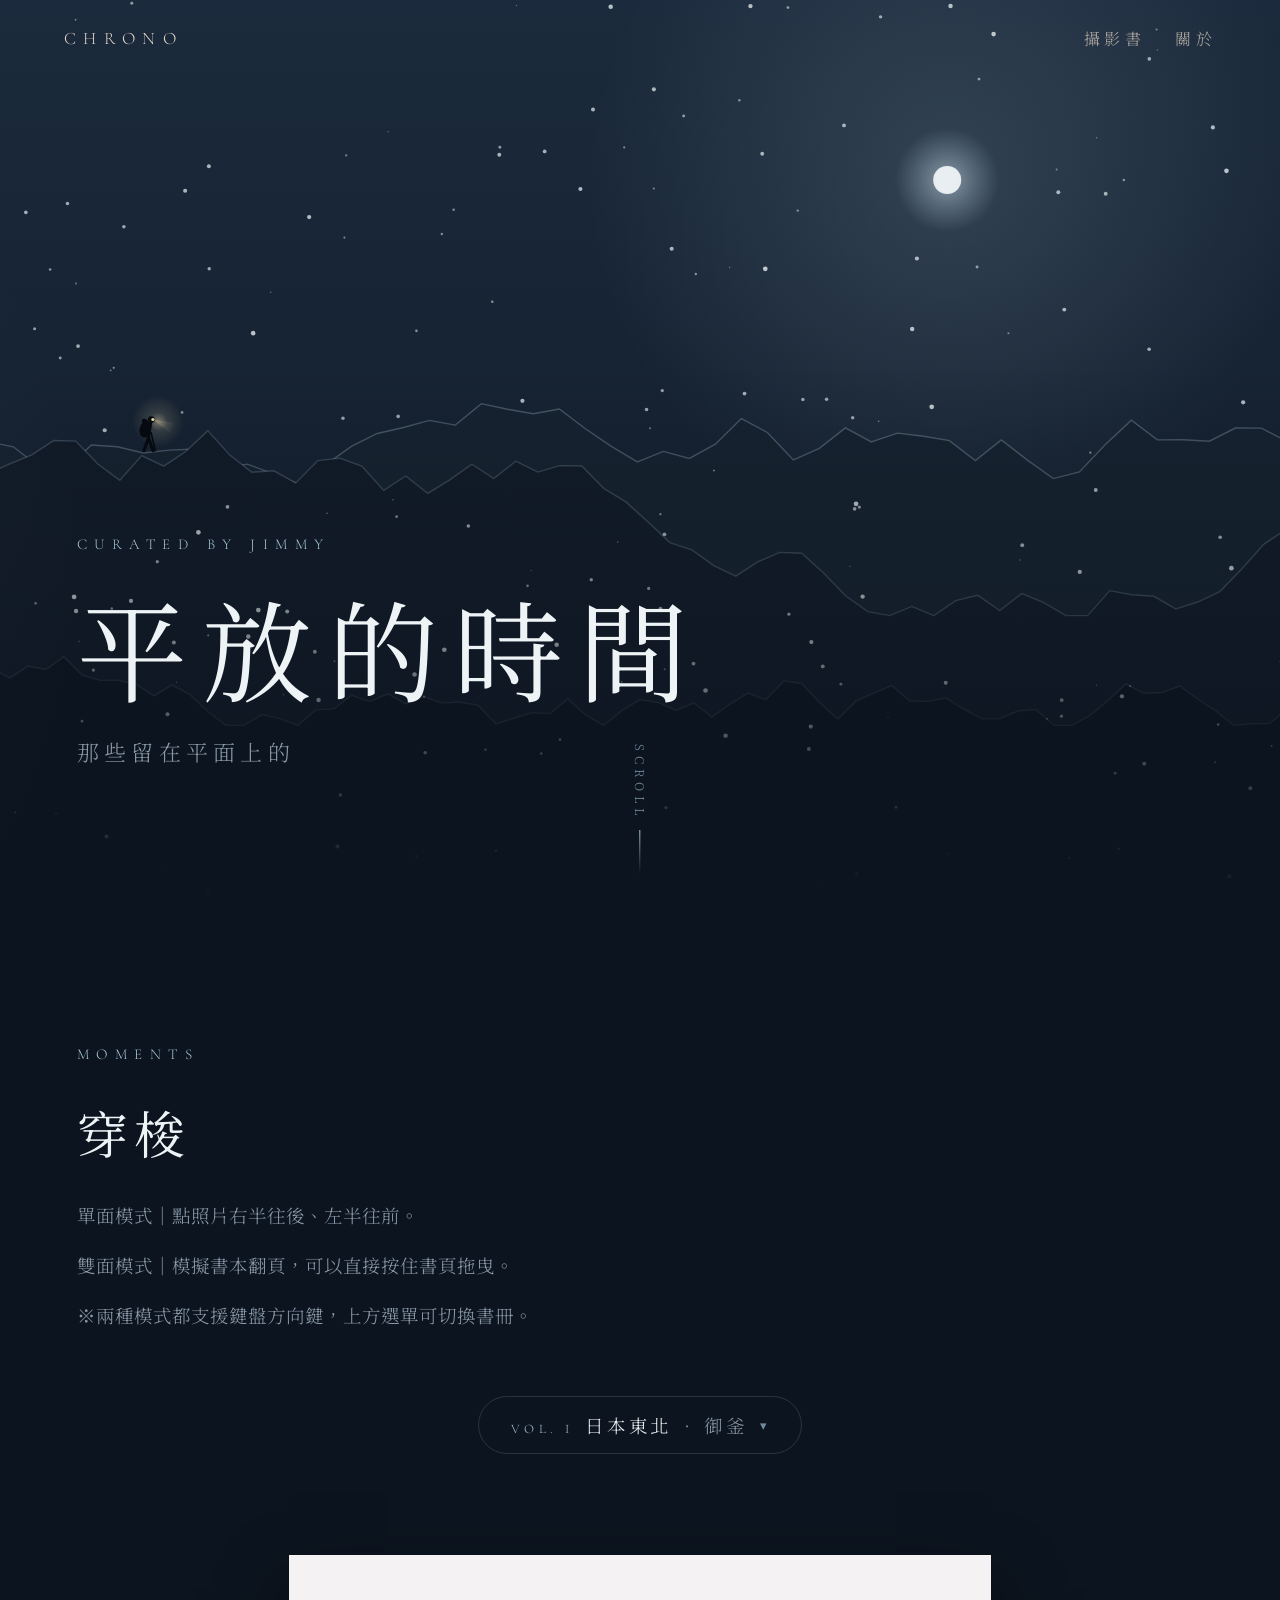
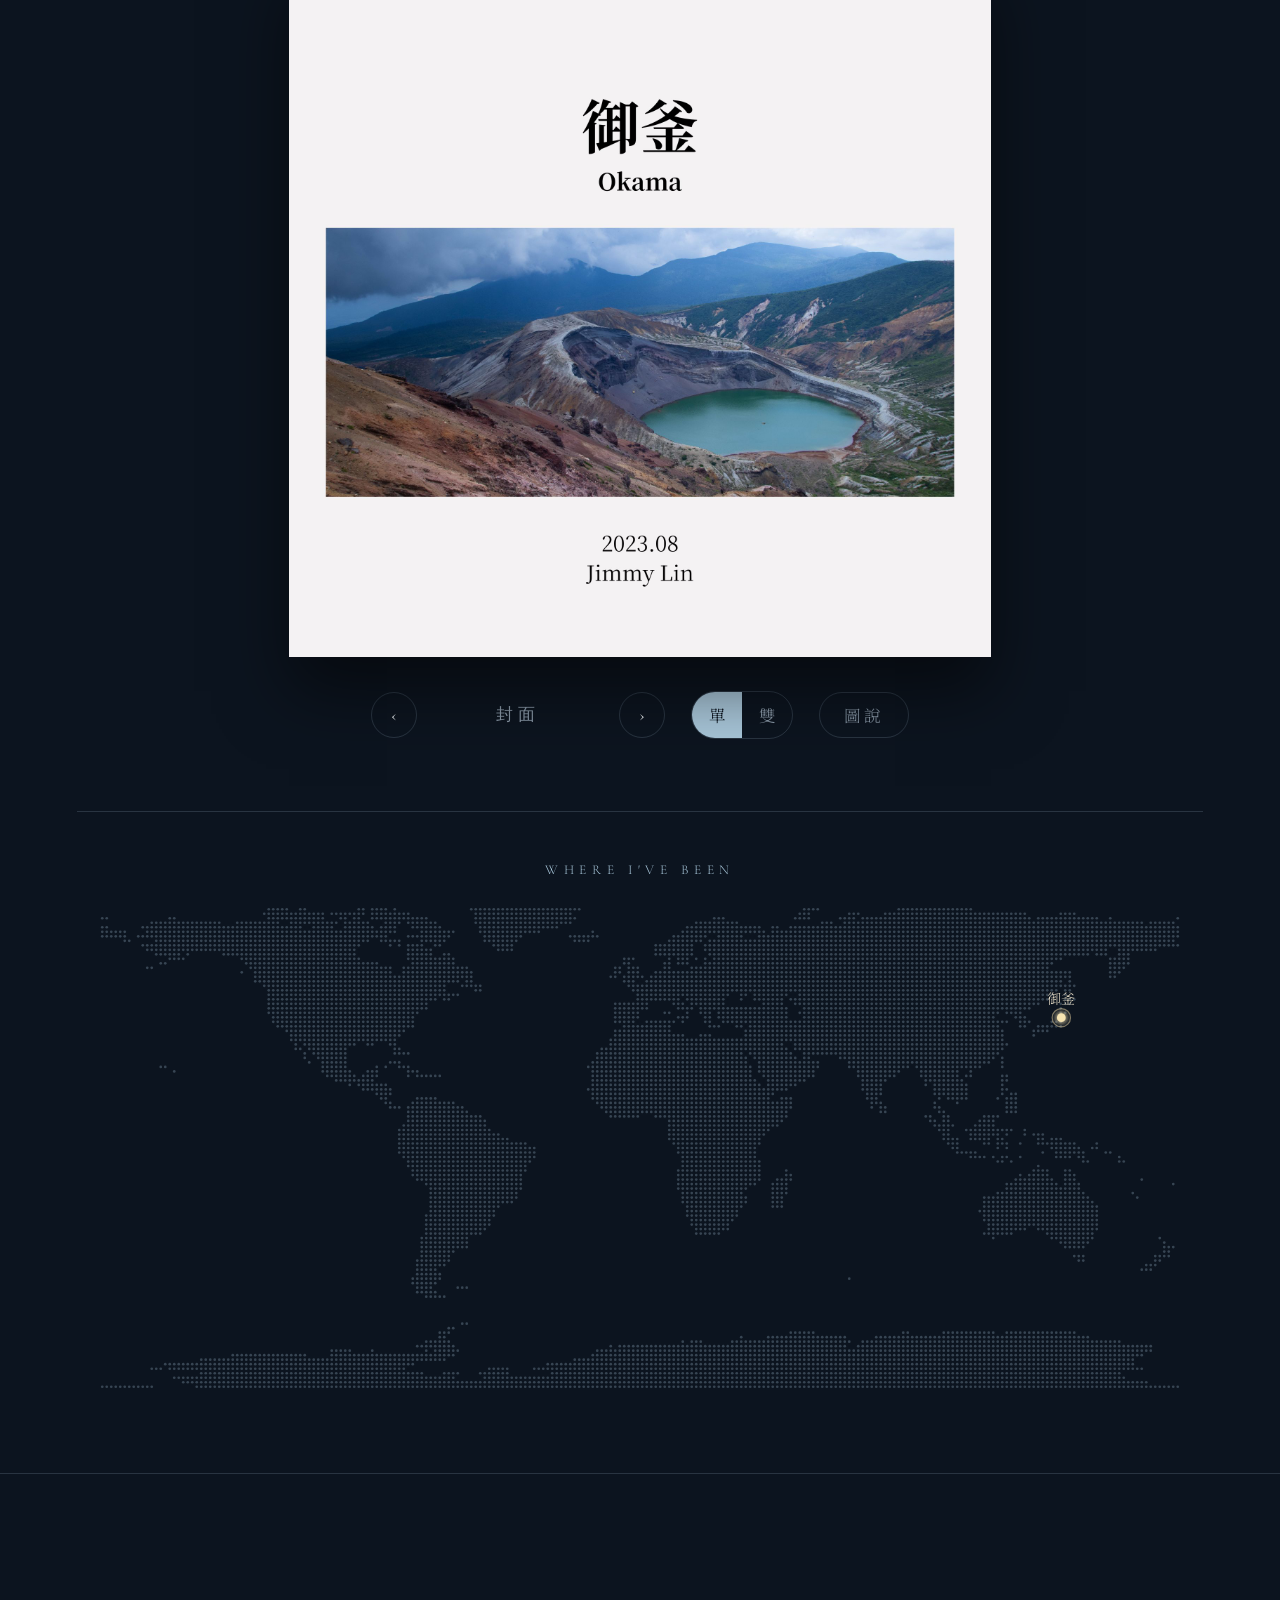
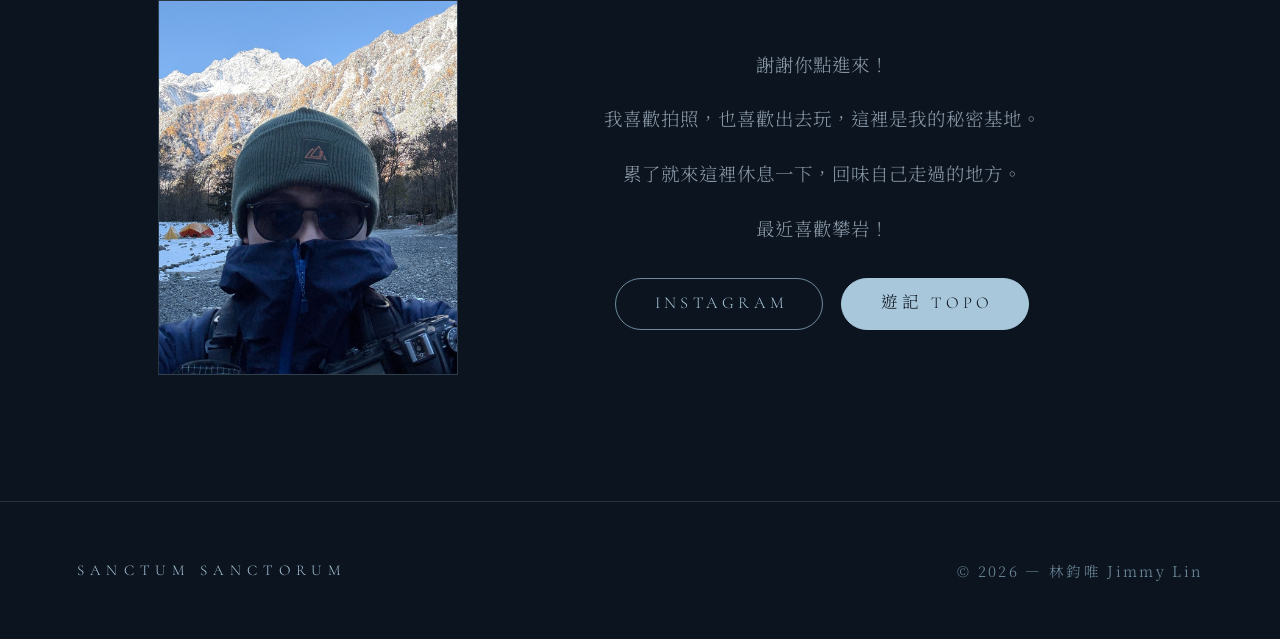
==== commit b585d9c6: "Add files via upload" ====
--- a/index.html
+++ b/index.html
@@ -51,7 +51,7 @@
     href="https://fonts.googleapis.com/css2?family=Cormorant+Garamond:ital,wght@0,400;0,500;0,600;1,400&family=Noto+Serif+TC:wght@300;400;500;600&display=swap"
     rel="stylesheet">
 
-  <link rel="stylesheet" href="styles.css">
+  <link rel="stylesheet" href="styles.css?v=2">
 </head>
 
 <body>
@@ -156,7 +156,7 @@
           <!-- TOPO 的 href 換成你的遊記網站網址；沒加 target="_blank" 所以會在同一個分頁直接切換 -->
           <a class="pill-btn" href="https://www.instagram.com/chun_wei_0105/" target="_blank" rel="noopener"
             aria-label="Instagram">INSTAGRAM</a>
-          <a class="pill-btn solid" href="https://jimmy-xavier.github.io/topo/" aria-label="遊記 TOPO">遊記 TOPO</a>
+          <a class="pill-btn solid" href="https://your-topo-site.com" aria-label="遊記 TOPO">遊記 TOPO</a>
         </div>
       </div>
     </div>
@@ -175,9 +175,9 @@
   </footer>
 
   <!-- 書籍資料：新增書、圖說、地點都改 books.js 就好 -->
-  <script src="books.js"></script>
-
-  <script src="app.js"></script>
+  <script src="books.js?v=2"></script>
+
+  <script src="app.js?v=2"></script>
   <script>
     /* ---------- 開場載入畫面：頁面與字型就緒後淡出 ---------- */
     (function () {
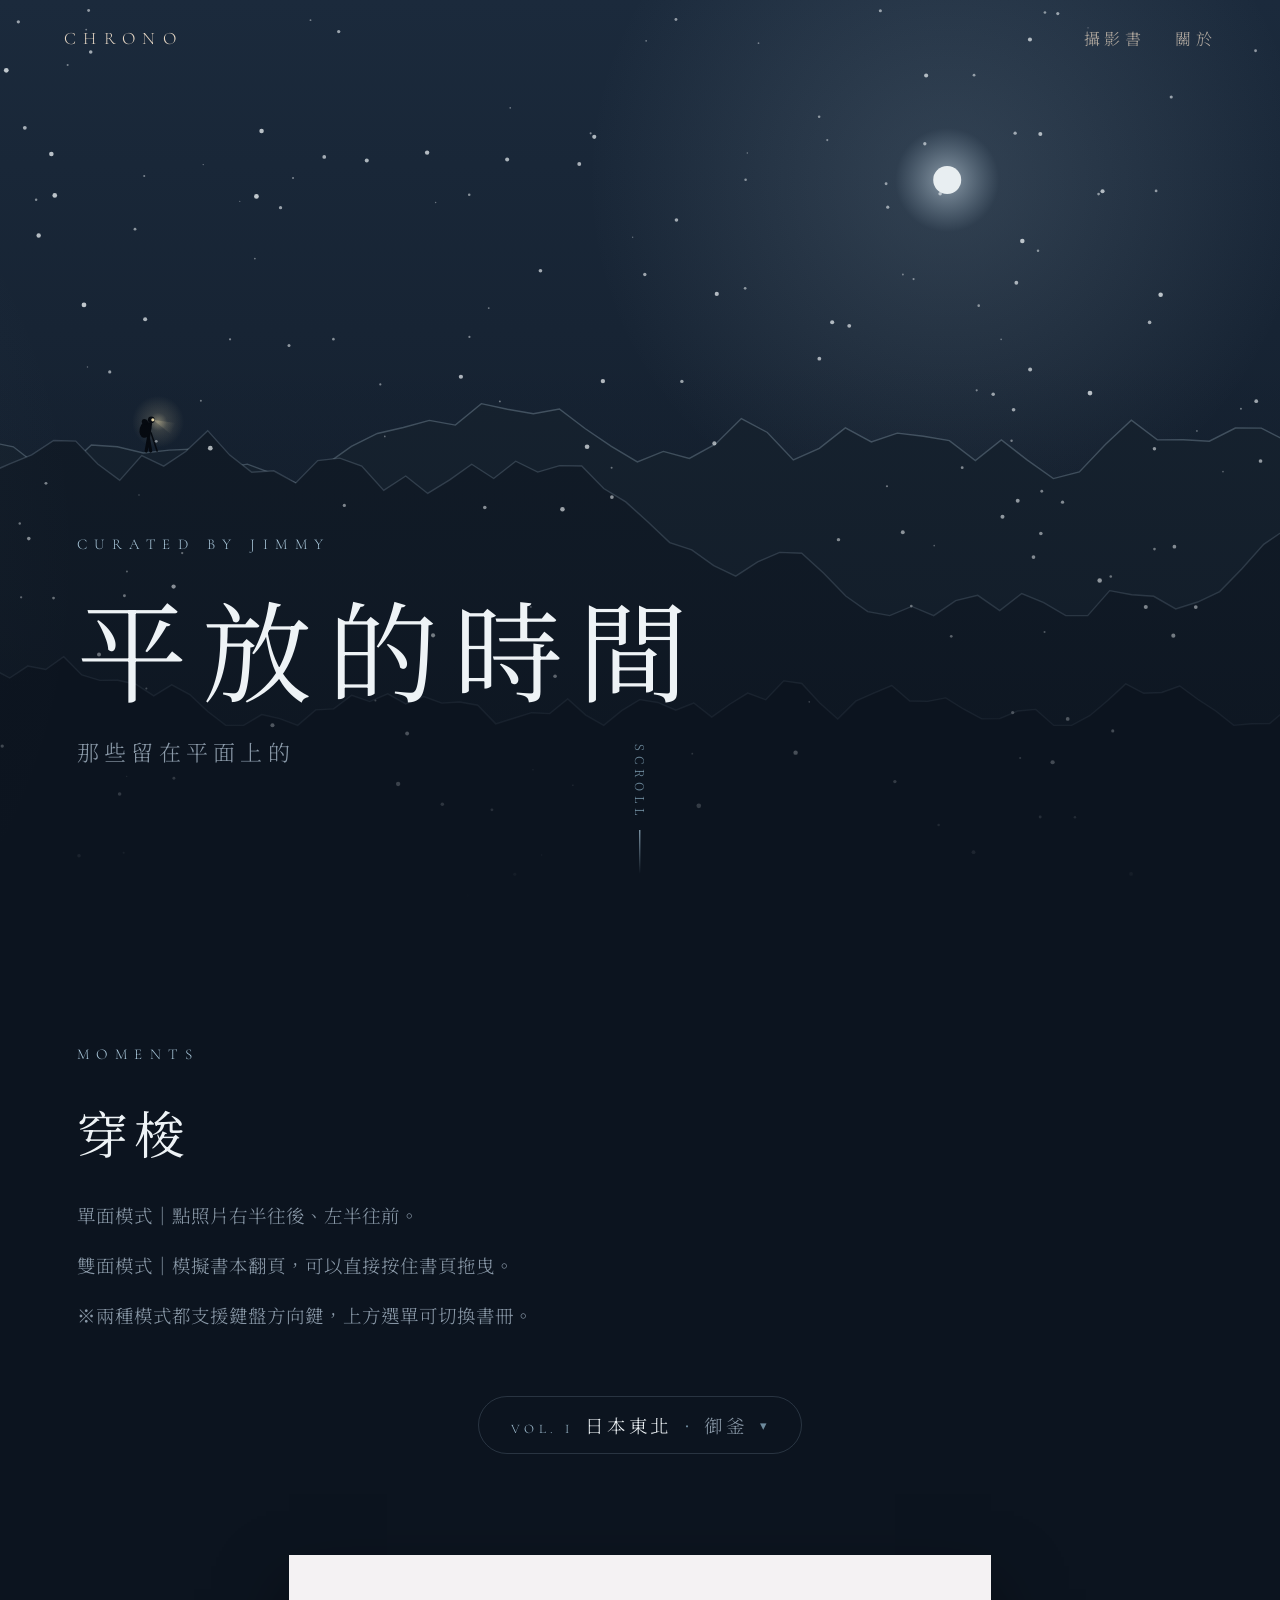
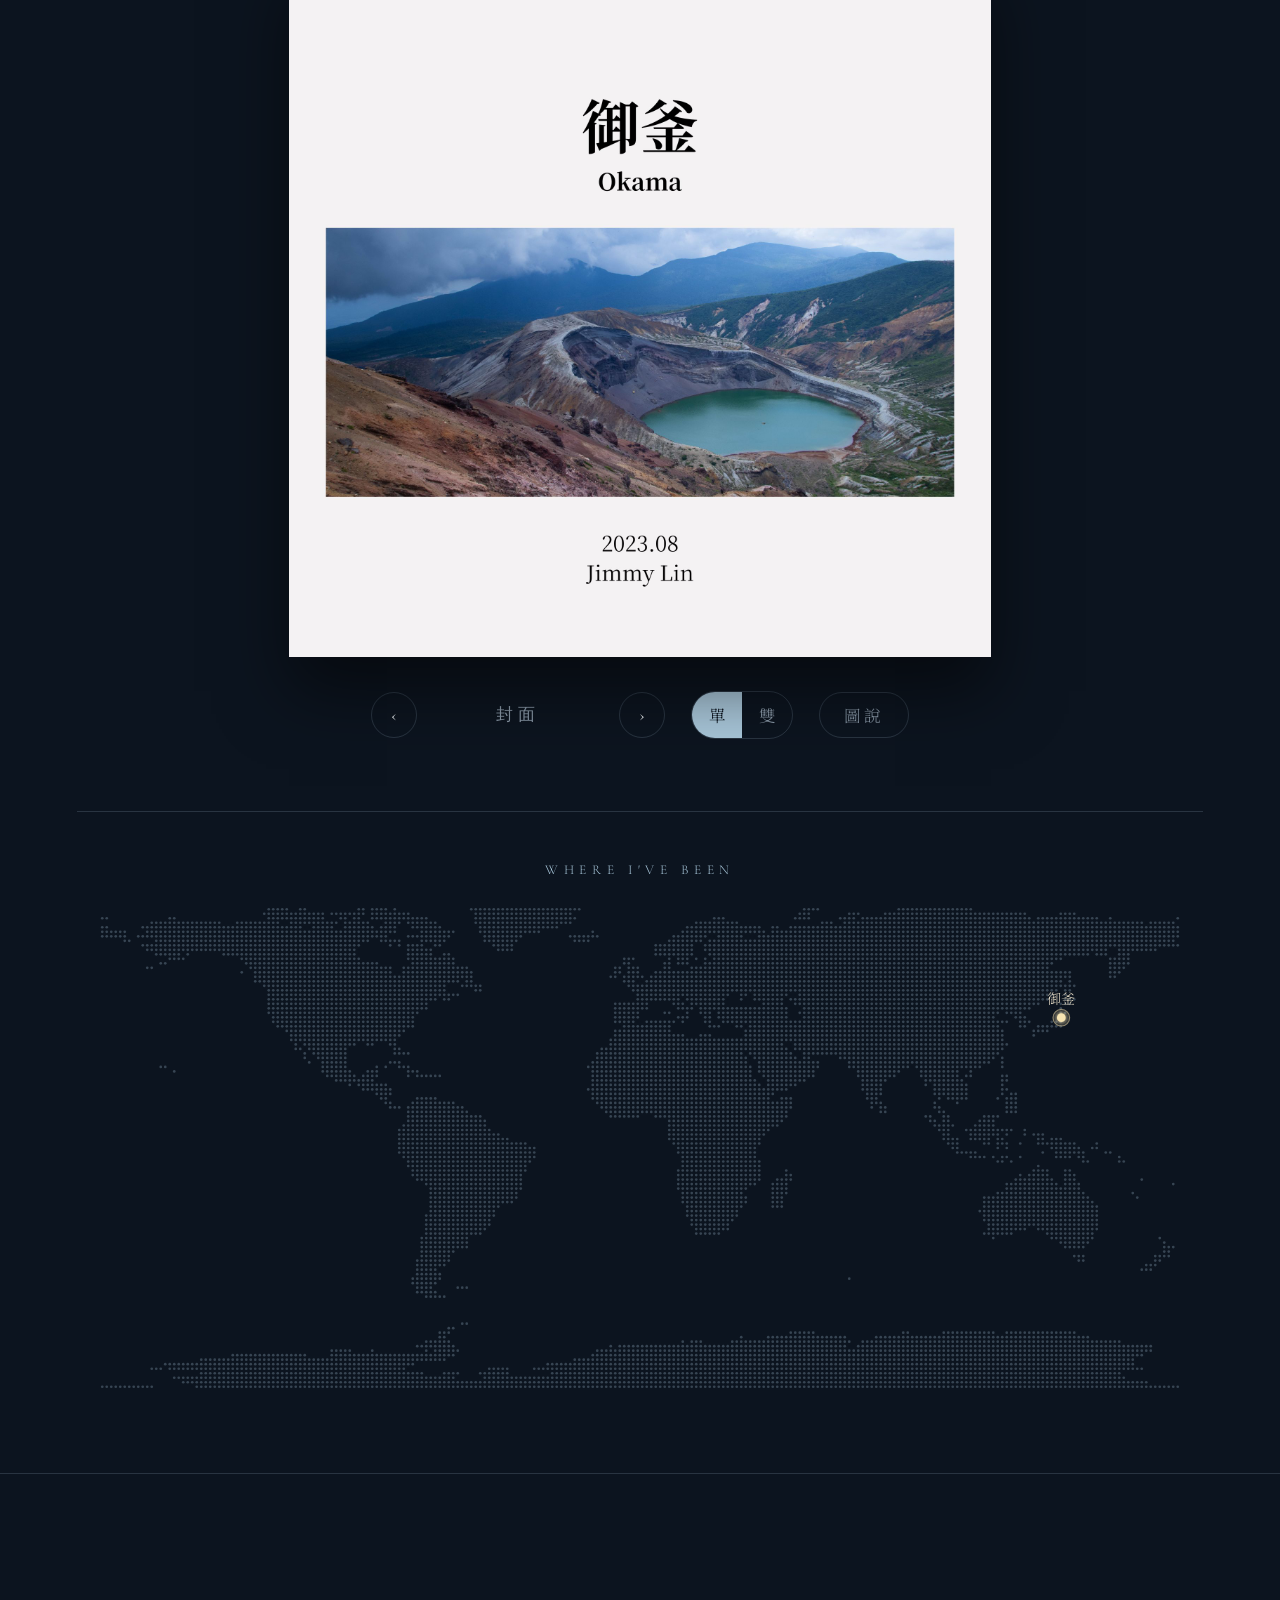
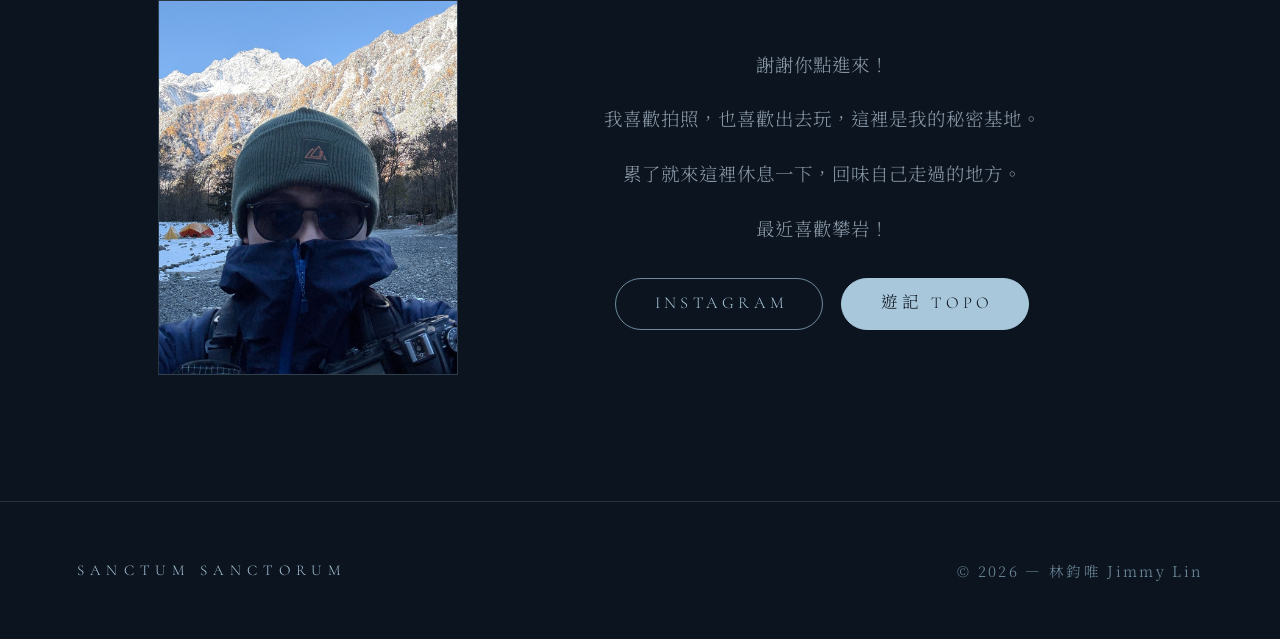
==== commit 41d75acc: "Add files via upload" ====
--- a/index.html
+++ b/index.html
@@ -156,7 +156,7 @@
           <!-- TOPO 的 href 換成你的遊記網站網址；沒加 target="_blank" 所以會在同一個分頁直接切換 -->
           <a class="pill-btn" href="https://www.instagram.com/chun_wei_0105/" target="_blank" rel="noopener"
             aria-label="Instagram">INSTAGRAM</a>
-          <a class="pill-btn solid" href="https://your-topo-site.com" aria-label="遊記 TOPO">遊記 TOPO</a>
+          <a class="pill-btn solid" href="https://jimmy-xavier.github.io/topo/" aria-label="遊記 TOPO">遊記 TOPO</a>
         </div>
       </div>
     </div>
--- a/styles.css
+++ b/styles.css
@@ -926,6 +926,10 @@
     @media (max-width:640px) {
       .hero .scroll-hint { display: none; }   /* 避免與標題重疊 */
       footer { flex-direction: column; align-items: center; text-align: center; gap: 10px; }
+      /* 控制列：窄螢幕自動換行成兩排（箭頭＋頁碼一排、單雙＋圖說一排） */
+      .book-controls { flex-wrap: wrap; gap: 14px 20px; }
+      .book-controls > * { flex-shrink: 0; }
+      .book-controls .indicator { min-width: 0; font-size: 15px; white-space: nowrap; }
     }
 
     /* ---------- 圖說 ---------- */
@@ -981,6 +985,12 @@
       transition: opacity .8s ease, visibility .8s;
     }
     #preloader.done { opacity: 0; visibility: hidden; }
+    #preloader { flex-direction: column; gap: 22px; display: grid; place-items: center; }
+    #preloader .pl-icon {
+      width: 72px; height: 72px; border-radius: 16px;
+      animation: plfade 2s ease-in-out infinite;
+      user-select: none; -webkit-user-select: none;
+    }
     #preloader .pl-mark {
       font-family: "Cormorant Garamond", serif; letter-spacing: .5em;
       text-indent: .5em; font-size: 16px; color: var(--ice);
@@ -988,5 +998,5 @@
     }
     @keyframes plfade { 0%, 100% { opacity: .3 } 50% { opacity: 1 } }
     @media (prefers-reduced-motion: reduce) {
-      #preloader .pl-mark { animation: none; opacity: .8 }
-    }
+      #preloader .pl-mark, #preloader .pl-icon { animation: none; opacity: .8 }
+    }
